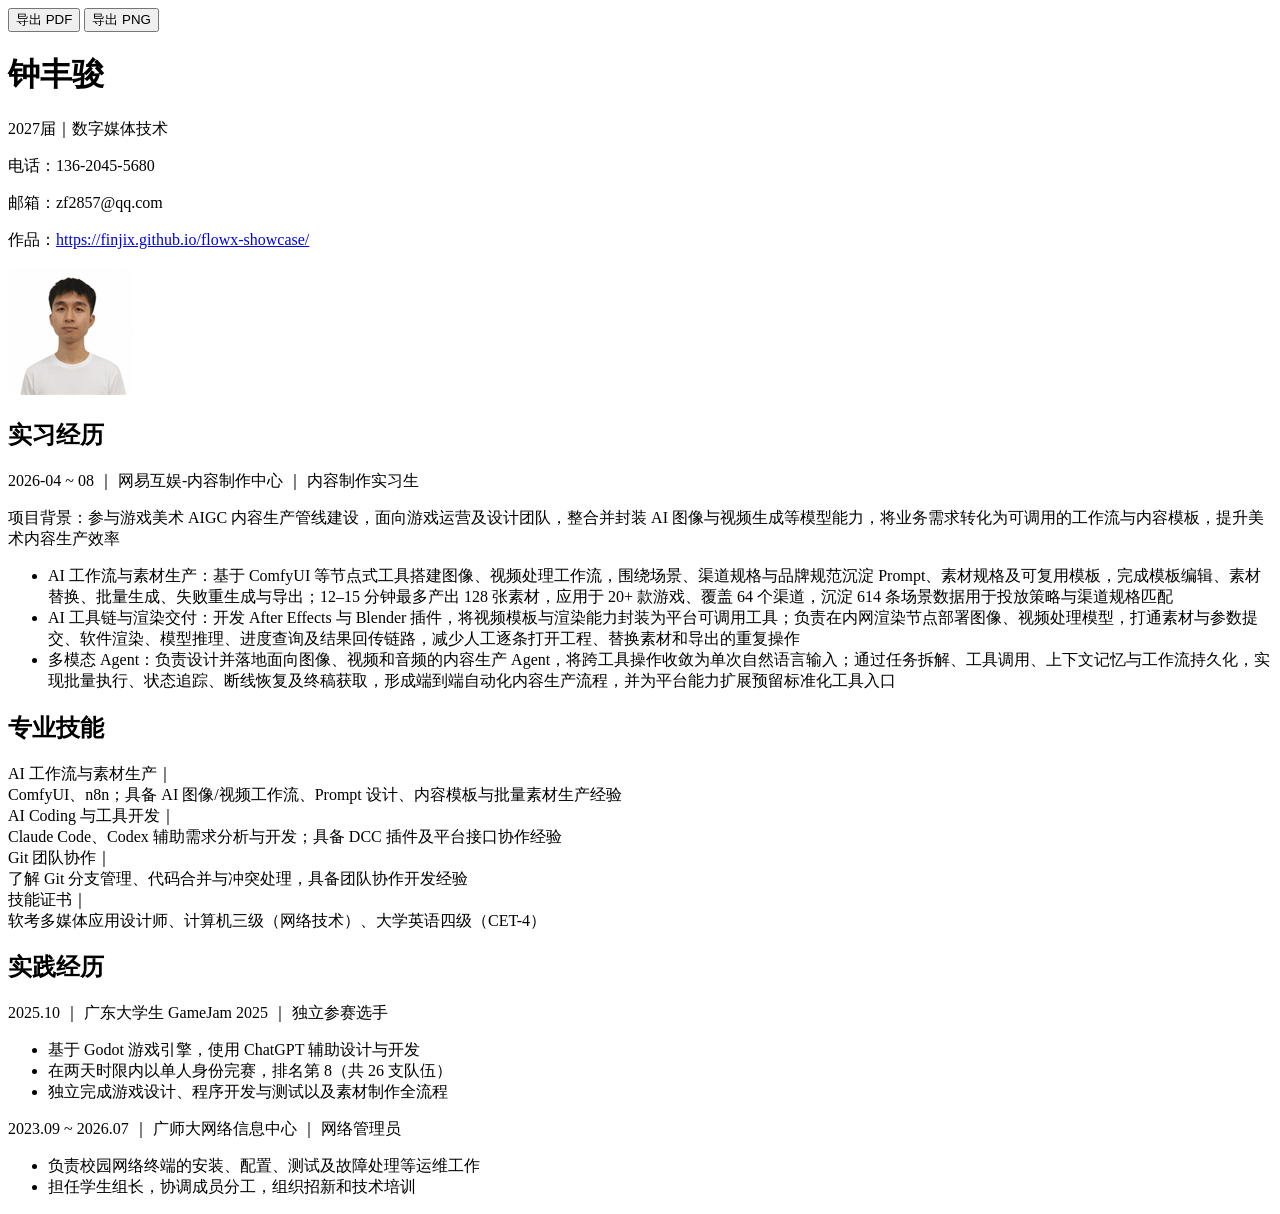
==== export/AI 内容/index.html @ dc978b80 "feat: 更新ai内容简历" ====
<!doctype html>
<html lang="zh-CN">
  <head>
    <meta charset="UTF-8" />
    <meta name="viewport" content="width=device-width, initial-scale=1.0" />
    <title>钟丰骏-简历</title>
    <link rel="stylesheet" href="style.css" />
    <style>
      .skills-grid .skill-item,
      .skills-grid .skill-desc {
        white-space: nowrap;
      }
    </style>
  </head>
  <body>

    <!-- ── 导出按钮 ── -->
    <div class="export-toolbar no-print">
      <button id="btn-pdf" class="btn-export btn-pdf">导出 PDF</button>
      <button id="btn-png" class="btn-export btn-png">导出 PNG</button>
    </div>

    <main class="page">

      <!-- ── Header ── -->
      <header class="header">
        <div class="header-main">
          <div class="header-left">
            <h1>钟丰骏</h1>
            <p class="meta">2027届｜数字媒体技术</p>
            <p class="meta">电话：136-2045-5680</p>
            <p class="meta">邮箱：zf2857@qq.com</p>
            <p class="meta">作品：<a href="https://finjix.github.io/flowx-showcase/" target="_blank">https://finjix.github.io/flowx-showcase/</a></p>
          </div>
          <div class="header-right">
            <img alt="头像" class="avatar" src="[data-uri]" />
          </div>
        </div>
      </header>

      <!-- ── 实习经历 ── -->
      <section>
        <h2>实习经历</h2>

        <div class="entry internship-entry">
          <p class="line-row line-row-bold">2026-04 ~ 08 ｜ 网易互娱-内容制作中心 ｜ 内容制作实习生</p>
          <p class="line-row"><span class="label">项目背景：</span>参与游戏美术 AIGC 内容生产管线建设，面向游戏运营及设计团队，整合并封装 AI 图像与视频生成等模型能力，将业务需求转化为可调用的工作流与内容模板，提升美术内容生产效率</p>
          <ul class="internship-list">
            <li><span class="internship-topic">AI 工作流与素材生产：</span>基于 ComfyUI 等节点式工具搭建图像、视频处理工作流，围绕场景、渠道规格与品牌规范沉淀 Prompt、素材规格及可复用模板，完成模板编辑、素材替换、批量生成、失败重生成与导出；12–15 分钟最多产出 128 张素材，应用于 20+ 款游戏、覆盖 64 个渠道，沉淀 614 条场景数据用于投放策略与渠道规格匹配</li>
            <li><span class="internship-topic">AI 工具链与渲染交付：</span>开发 After Effects 与 Blender 插件，将视频模板与渲染能力封装为平台可调用工具；负责在内网渲染节点部署图像、视频处理模型，打通素材与参数提交、软件渲染、模型推理、进度查询及结果回传链路，减少人工逐条打开工程、替换素材和导出的重复操作</li>
            <li><span class="internship-topic">多模态 Agent：</span>负责设计并落地面向图像、视频和音频的内容生产 Agent，将跨工具操作收敛为单次自然语言输入；通过任务拆解、工具调用、上下文记忆与工作流持久化，实现批量执行、状态追踪、断线恢复及终稿获取，形成端到端自动化内容生产流程，并为平台能力扩展预留标准化工具入口</li>
          </ul>
        </div>
      </section>

      <!-- ── 专业技能 ── -->
      <section>
        <h2>专业技能</h2>
        <div class="skills-grid">
          <div class="skill-item">
            <div class="skill-label">AI 工作流与素材生产｜</div>
            <div class="skill-desc">ComfyUI、n8n；具备 AI 图像/视频工作流、Prompt 设计、内容模板与批量素材生产经验</div>
          </div>
          <div class="skill-item">
            <div class="skill-label">AI Coding 与工具开发｜</div>
            <div class="skill-desc">Claude Code、Codex 辅助需求分析与开发；具备 DCC 插件及平台接口协作经验</div>
          </div>
          <div class="skill-item">
            <div class="skill-label">Git 团队协作｜</div>
            <div class="skill-desc">了解 Git 分支管理、代码合并与冲突处理，具备团队协作开发经验</div>
          </div>
          <div class="skill-item">
            <div class="skill-label">技能证书｜</div>
            <div class="skill-desc">软考多媒体应用设计师、计算机三级（网络技术）、大学英语四级（CET-4）</div>
          </div>
        </div>
      </section>

      <!-- ── 实践经历 ── -->
      <section>
        <h2>实践经历</h2>

        <div class="entry">
          <p class="line-row line-row-bold">2025.10 ｜ 广东大学生 GameJam 2025 ｜ 独立参赛选手</p>
          <ul class="hi-list">
            <li>基于 Godot 游戏引擎，使用 ChatGPT 辅助设计与开发</li>
            <li>在两天时限内以单人身份完赛，排名第 8（共 26 支队伍）</li>
            <li>独立完成游戏设计、程序开发与测试以及素材制作全流程</li>
          </ul>
        </div>

        <div class="entry">
          <p class="line-row line-row-bold">2023.09 ~ 2026.07 ｜ 广师大网络信息中心 ｜ 网络管理员</p>
          <ul class="hi-list">
            <li>负责校园网络终端的安装、配置、测试及故障处理等运维工作</li>
            <li>担任学生组长，协调成员分工，组织招新和技术培训</li>
          </ul>
        </div>

      </section>

    </main>

    <script src="lib/html2canvas.min.js"></script>
    <script src="script.js"></script>
  </body>
</html>
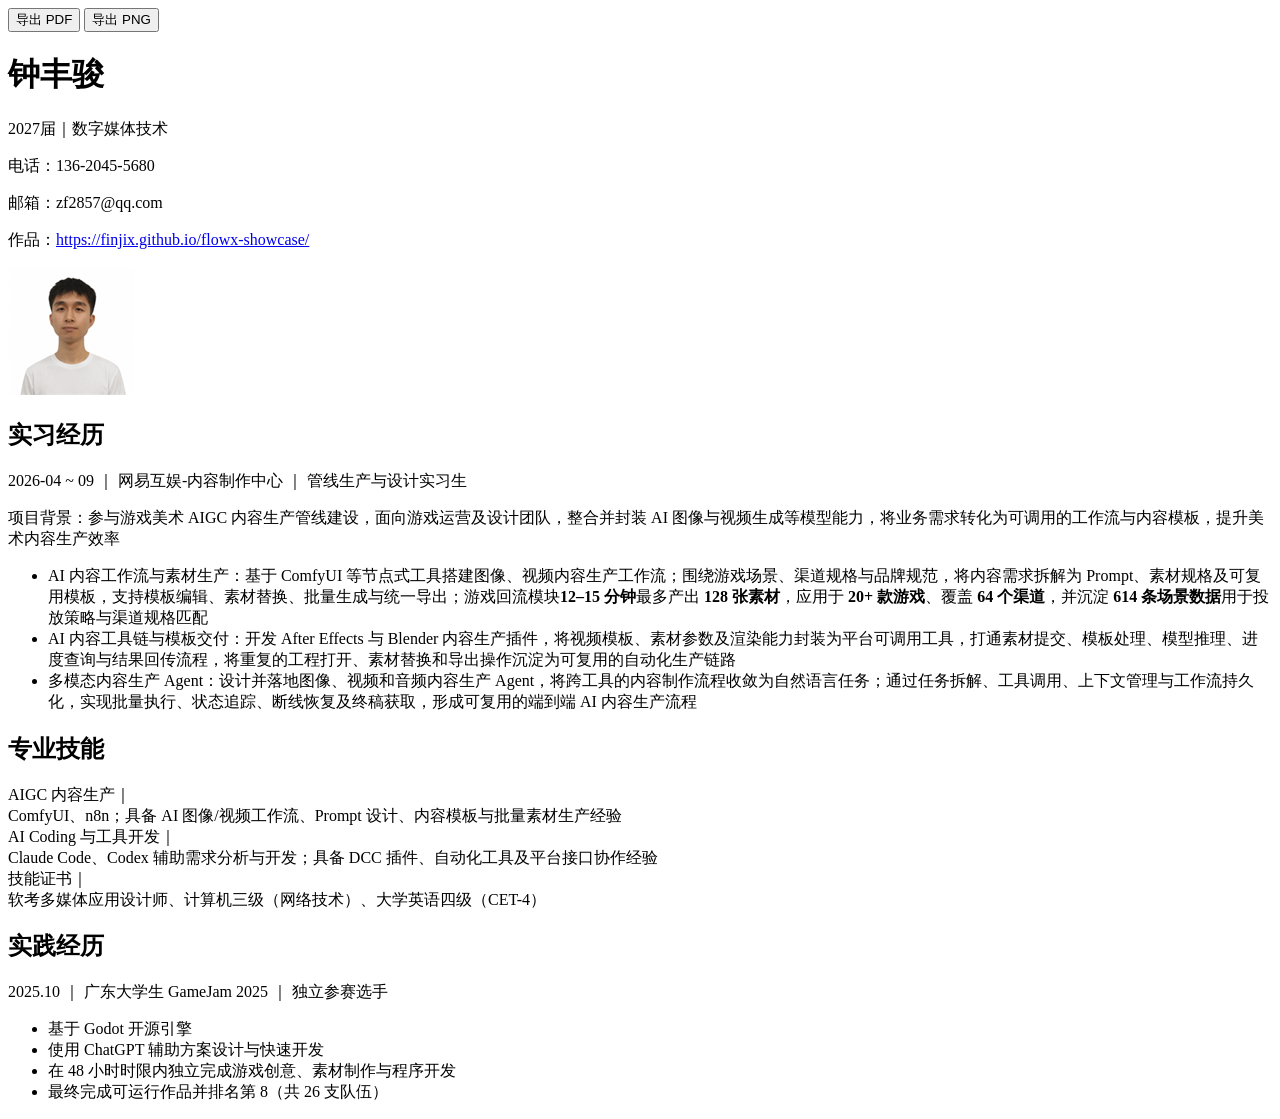
==== commit ebe8b772: "添加新简历" ====
--- a/export/AI 内容/index.html
+++ b/export/AI 内容/index.html
@@ -43,12 +43,12 @@
         <h2>实习经历</h2>
 
         <div class="entry internship-entry">
-          <p class="line-row line-row-bold">2026-04 ~ 08 ｜ 网易互娱-内容制作中心 ｜ 内容制作实习生</p>
+          <p class="line-row line-row-bold">2026-04 ~ 09 ｜ 网易互娱-内容制作中心 ｜ 管线生产与设计实习生</p>
           <p class="line-row"><span class="label">项目背景：</span>参与游戏美术 AIGC 内容生产管线建设，面向游戏运营及设计团队，整合并封装 AI 图像与视频生成等模型能力，将业务需求转化为可调用的工作流与内容模板，提升美术内容生产效率</p>
           <ul class="internship-list">
-            <li><span class="internship-topic">AI 工作流与素材生产：</span>基于 ComfyUI 等节点式工具搭建图像、视频处理工作流，围绕场景、渠道规格与品牌规范沉淀 Prompt、素材规格及可复用模板，完成模板编辑、素材替换、批量生成、失败重生成与导出；12–15 分钟最多产出 128 张素材，应用于 20+ 款游戏、覆盖 64 个渠道，沉淀 614 条场景数据用于投放策略与渠道规格匹配</li>
-            <li><span class="internship-topic">AI 工具链与渲染交付：</span>开发 After Effects 与 Blender 插件，将视频模板与渲染能力封装为平台可调用工具；负责在内网渲染节点部署图像、视频处理模型，打通素材与参数提交、软件渲染、模型推理、进度查询及结果回传链路，减少人工逐条打开工程、替换素材和导出的重复操作</li>
-            <li><span class="internship-topic">多模态 Agent：</span>负责设计并落地面向图像、视频和音频的内容生产 Agent，将跨工具操作收敛为单次自然语言输入；通过任务拆解、工具调用、上下文记忆与工作流持久化，实现批量执行、状态追踪、断线恢复及终稿获取，形成端到端自动化内容生产流程，并为平台能力扩展预留标准化工具入口</li>
+            <li><span class="internship-topic">AI 内容工作流与素材生产：</span>基于 ComfyUI 等节点式工具搭建图像、视频内容生产工作流；围绕游戏场景、渠道规格与品牌规范，将内容需求拆解为 Prompt、素材规格及可复用模板，支持模板编辑、素材替换、批量生成与统一导出；游戏回流模块<strong>12–15 分钟</strong>最多产出 <strong>128 张素材</strong>，应用于 <strong>20+ 款游戏</strong>、覆盖 <strong>64 个渠道</strong>，并沉淀 <strong>614 条场景数据</strong>用于投放策略与渠道规格匹配</li>
+            <li><span class="internship-topic">AI 内容工具链与模板交付：</span>开发 After Effects 与 Blender 内容生产插件，将视频模板、素材参数及渲染能力封装为平台可调用工具，打通素材提交、模板处理、模型推理、进度查询与结果回传流程，将重复的工程打开、素材替换和导出操作沉淀为可复用的自动化生产链路</li>
+            <li><span class="internship-topic">多模态内容生产 Agent：</span>设计并落地图像、视频和音频内容生产 Agent，将跨工具的内容制作流程收敛为自然语言任务；通过任务拆解、工具调用、上下文管理与工作流持久化，实现批量执行、状态追踪、断线恢复及终稿获取，形成可复用的端到端 AI 内容生产流程</li>
           </ul>
         </div>
       </section>
@@ -58,16 +58,12 @@
         <h2>专业技能</h2>
         <div class="skills-grid">
           <div class="skill-item">
-            <div class="skill-label">AI 工作流与素材生产｜</div>
+            <div class="skill-label">AIGC 内容生产｜</div>
             <div class="skill-desc">ComfyUI、n8n；具备 AI 图像/视频工作流、Prompt 设计、内容模板与批量素材生产经验</div>
           </div>
           <div class="skill-item">
             <div class="skill-label">AI Coding 与工具开发｜</div>
-            <div class="skill-desc">Claude Code、Codex 辅助需求分析与开发；具备 DCC 插件及平台接口协作经验</div>
-          </div>
-          <div class="skill-item">
-            <div class="skill-label">Git 团队协作｜</div>
-            <div class="skill-desc">了解 Git 分支管理、代码合并与冲突处理，具备团队协作开发经验</div>
+            <div class="skill-desc">Claude Code、Codex 辅助需求分析与开发；具备 DCC 插件、自动化工具及平台接口协作经验</div>
           </div>
           <div class="skill-item">
             <div class="skill-label">技能证书｜</div>
@@ -83,17 +79,10 @@
         <div class="entry">
           <p class="line-row line-row-bold">2025.10 ｜ 广东大学生 GameJam 2025 ｜ 独立参赛选手</p>
           <ul class="hi-list">
-            <li>基于 Godot 游戏引擎，使用 ChatGPT 辅助设计与开发</li>
-            <li>在两天时限内以单人身份完赛，排名第 8（共 26 支队伍）</li>
-            <li>独立完成游戏设计、程序开发与测试以及素材制作全流程</li>
-          </ul>
-        </div>
-
-        <div class="entry">
-          <p class="line-row line-row-bold">2023.09 ~ 2026.07 ｜ 广师大网络信息中心 ｜ 网络管理员</p>
-          <ul class="hi-list">
-            <li>负责校园网络终端的安装、配置、测试及故障处理等运维工作</li>
-            <li>担任学生组长，协调成员分工，组织招新和技术培训</li>
+            <li>基于 Godot 开源引擎</li>
+            <li>使用 ChatGPT 辅助方案设计与快速开发</li>
+            <li>在 48 小时时限内独立完成游戏创意、素材制作与程序开发</li>
+            <li>最终完成可运行作品并排名第 8（共 26 支队伍）</li>
           </ul>
         </div>
 
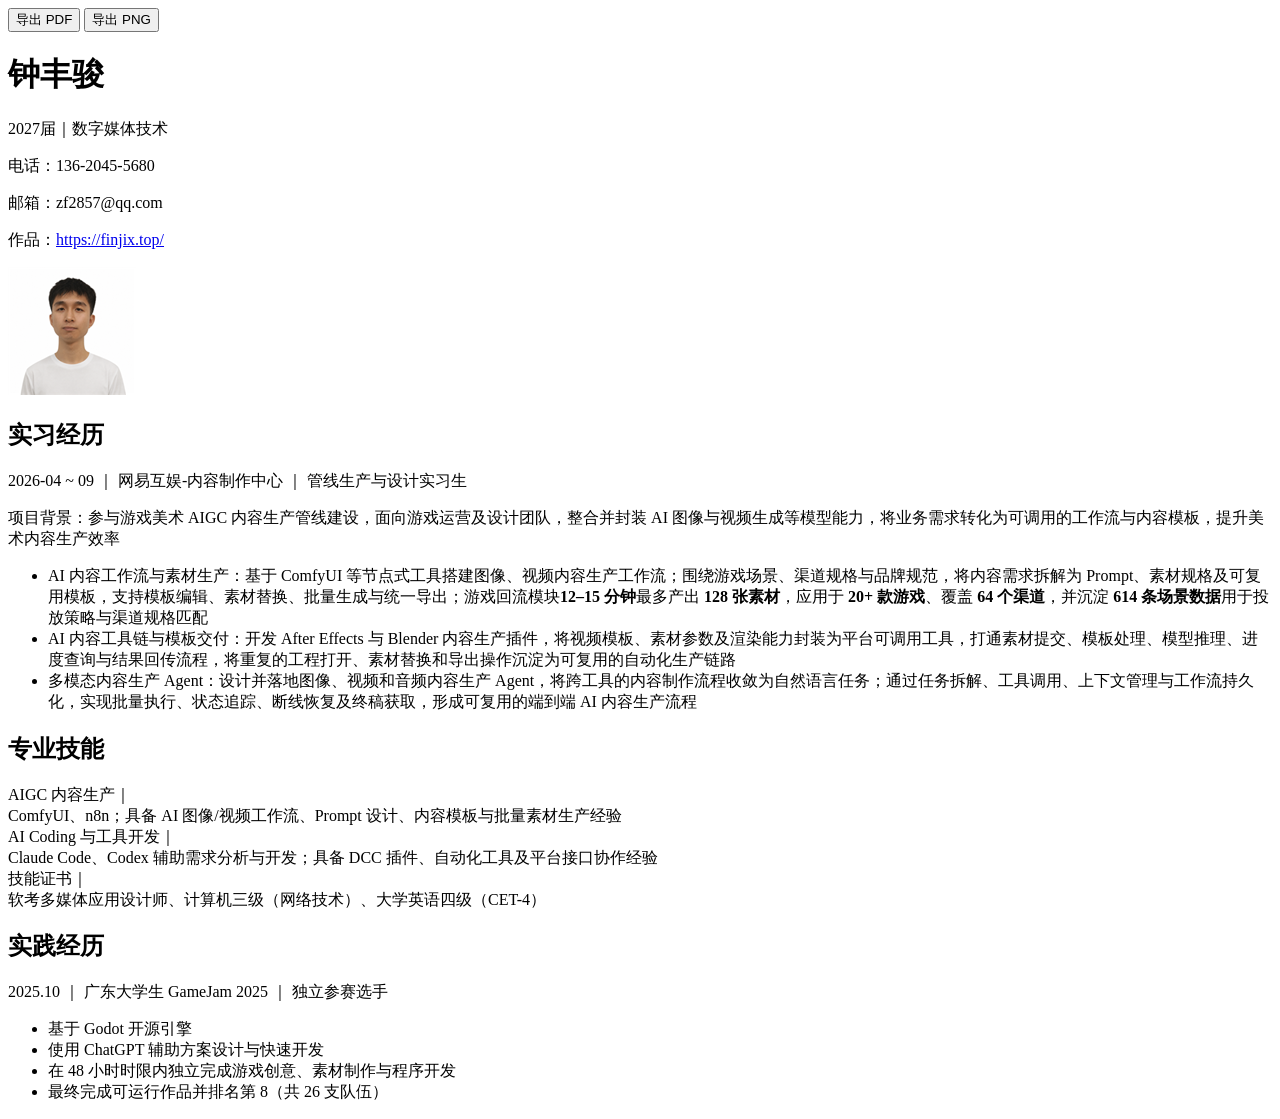
==== commit 9ee269d2: "更新网站链接" ====
--- a/export/AI 内容/index.html
+++ b/export/AI 内容/index.html
@@ -30,7 +30,7 @@
             <p class="meta">2027届｜数字媒体技术</p>
             <p class="meta">电话：136-2045-5680</p>
             <p class="meta">邮箱：zf2857@qq.com</p>
-            <p class="meta">作品：<a href="https://finjix.github.io/flowx-showcase/" target="_blank">https://finjix.github.io/flowx-showcase/</a></p>
+            <p class="meta">作品：<a href="https://finjix.top/" target="_blank">https://finjix.top/</a></p>
           </div>
           <div class="header-right">
             <img alt="头像" class="avatar" src="[data-uri]" />
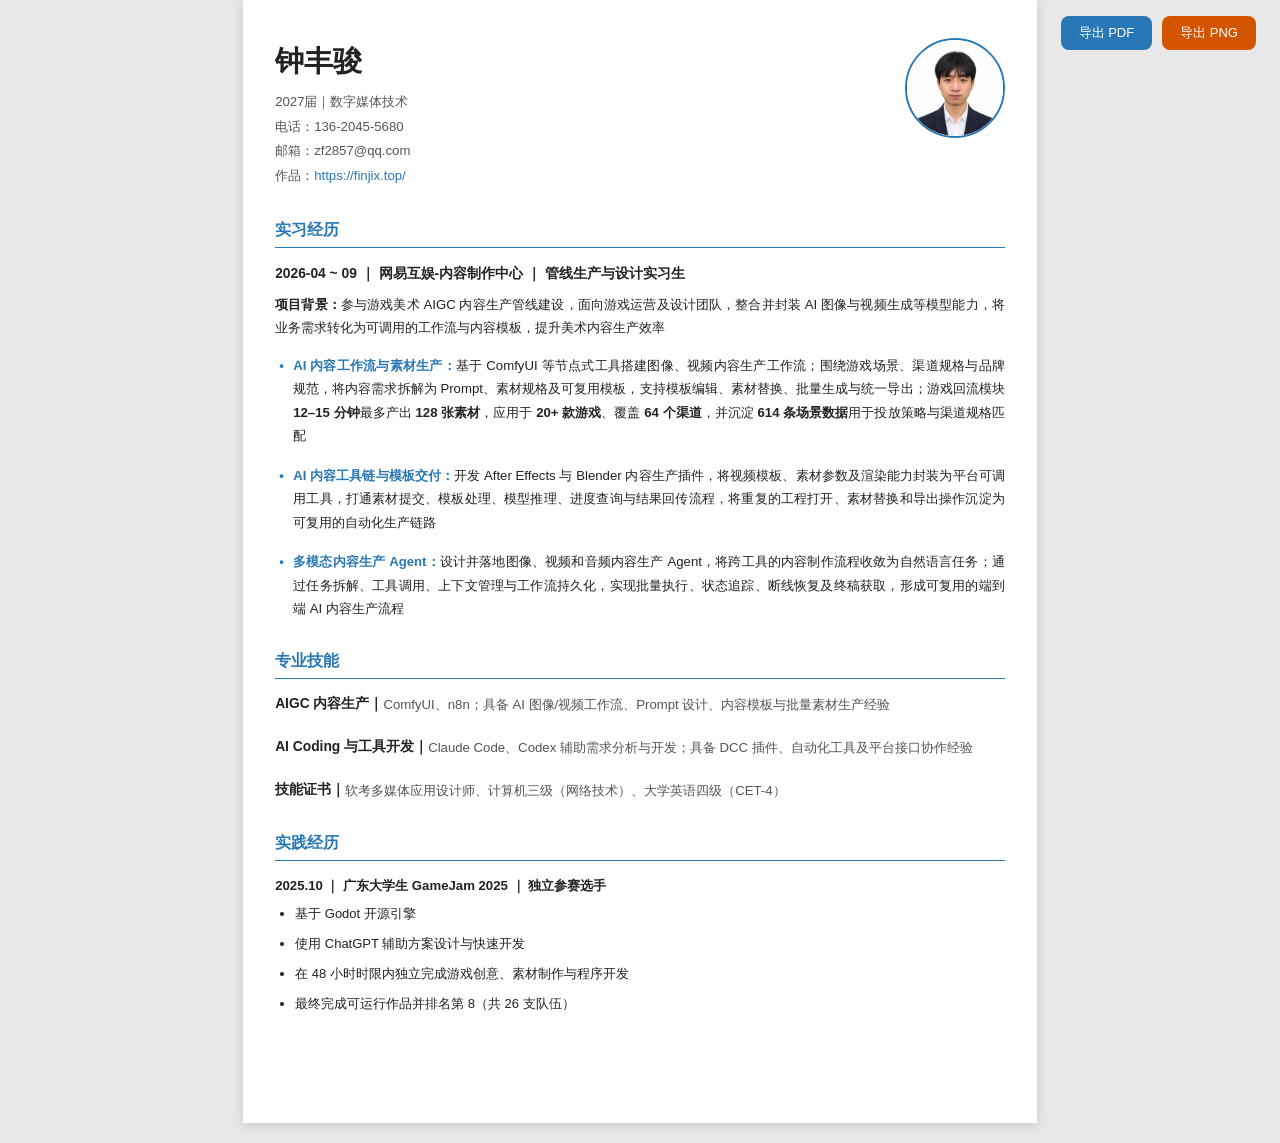
==== commit debbe4cb: "更新正式简历照并同步导出文件" ====
--- a/export/AI 内容/index.html
+++ b/export/AI 内容/index.html
@@ -4,7 +4,404 @@
     <meta charset="UTF-8" />
     <meta name="viewport" content="width=device-width, initial-scale=1.0" />
     <title>钟丰骏-简历</title>
-    <link rel="stylesheet" href="style.css" />
+    <style>
+:root {
+  --bg: #ffffff;
+  --panel: #ffffff;
+  --text: #222222;
+  --subtle: #555555;
+  --primary: #2878b5;
+  --link: #555555;
+}
+
+* {
+  box-sizing: border-box;
+  margin: 0;
+  padding: 0;
+}
+
+body {
+  font-family: "Source Han Sans SC", "Noto Sans SC", "PingFang SC", "Microsoft YaHei", "Helvetica Neue", Arial, sans-serif;
+  color: var(--text);
+  background: var(--bg);
+  font-size: 14px;
+  line-height: 1.65;
+  -webkit-font-smoothing: antialiased;
+}
+
+a {
+  color: var(--link);
+  text-decoration: none;
+}
+
+a:hover {
+  text-decoration: underline;
+}
+
+.page {
+  width: 210mm;
+  max-width: 100%;
+  min-height: 297mm;
+  margin: 0 auto;
+  background: var(--panel);
+  padding: 38px 32px;
+}
+
+/* ── Header ── */
+
+.header {
+  margin-bottom: 14px;
+}
+
+.header-main {
+  display: flex;
+  justify-content: space-between;
+  align-items: flex-start;
+}
+
+.header-left h1 {
+  font-size: 29px;
+  font-weight: 700;
+  margin-bottom: 5px;
+  color: var(--text);
+}
+
+.header-left .meta {
+  font-size: 13.2px;
+  color: var(--subtle);
+  margin-bottom: 3px;
+  line-height: 1.65;
+}
+
+.header-left .meta a {
+  color: #2878b5;
+  text-decoration: none;
+}
+
+.header-left .meta a:hover {
+  text-decoration: underline;
+}
+
+.header-right {
+  flex-shrink: 0;
+  margin-left: 20px;
+}
+
+.avatar {
+  width: 100px;
+  height: 100px;
+  max-width: 100px;
+  max-height: 100px;
+  border-radius: 50%;
+  object-fit: cover;
+  border: 2px solid var(--primary);
+}
+
+/* ── Section headers ── */
+
+section {
+  margin-top: 27px;
+}
+
+section h2 {
+  font-size: 16px;
+  font-weight: 700;
+  color: var(--primary);
+  padding-bottom: 4px;
+  border-bottom: 1.5px solid var(--primary);
+  margin-bottom: 14px;
+}
+
+/* ── Skills grid ── */
+
+.skills-grid {
+  display: grid;
+  grid-template-columns: 1fr;
+  gap: 20px 14px;
+}
+
+.skill-item {
+  padding: 0;
+  display: flex;
+}
+
+.skill-label {
+  font-weight: 600;
+  font-size: 13.8px;
+  color: var(--text);
+  white-space: nowrap;
+  flex-shrink: 0;
+}
+
+.skill-desc {
+  font-size: 13.2px;
+  line-height: 1.75;
+  color: var(--subtle);
+  flex: 1;
+}
+
+/* ── Line rows (unified for all sections) ── */
+
+.line-row {
+  font-size: 13.2px;
+  margin-bottom: 6px;
+  line-height: 1.7;
+  text-align: justify;
+}
+
+.line-row-bold {
+  font-weight: 600;
+}
+
+.label {
+  font-weight: 600;
+  color: var(--text);
+}
+
+.hi-list {
+  padding-left: 20px;
+  margin-bottom: 10px;
+  margin-top: 4px;
+}
+
+.hi-list li {
+  font-size: 13px;
+  margin-bottom: 7px;
+  line-height: 1.75;
+}
+
+/* ── Internship highlights ── */
+
+.internship-entry .line-row {
+  font-size: 13.2px;
+  line-height: 1.78;
+  margin-bottom: 10px;
+}
+
+.internship-entry .line-row-bold {
+  font-size: 13.8px;
+  margin-bottom: 6px;
+}
+
+.internship-list {
+  list-style: none;
+  padding-left: 0;
+  margin: 14px 0 0;
+}
+
+.internship-list li {
+  position: relative;
+  padding-left: 18px;
+  margin-bottom: 16px;
+  font-size: 13.2px;
+  line-height: 1.78;
+  text-align: justify;
+}
+
+.internship-list li::before {
+  content: "•";
+  position: absolute;
+  left: 4px;
+  top: 0;
+  color: var(--primary);
+  font-weight: 700;
+}
+
+.internship-list li:last-child {
+  margin-bottom: 0;
+}
+
+.internship-topic {
+  color: var(--primary);
+  font-weight: 700;
+}
+
+/* ── Entry (for campus experience items) ── */
+
+.entry + .entry {
+  margin-top: 25px;
+}
+
+/* ── Export toolbar ── */
+
+.export-toolbar {
+  position: fixed;
+  top: 16px;
+  right: 24px;
+  z-index: 1000;
+  display: flex;
+  gap: 10px;
+}
+
+.btn-export {
+  font-size: 13px;
+  font-family: inherit;
+  padding: 8px 18px;
+  border: none;
+  border-radius: 8px;
+  cursor: pointer;
+  transition: opacity 0.15s;
+  color: #fff;
+}
+
+.btn-export:hover {
+  opacity: 0.85;
+}
+
+.btn-export:active {
+  opacity: 0.7;
+}
+
+.btn-pdf {
+  background: #2878b5;
+}
+
+.btn-png {
+  background: #d35400;
+}
+
+/* ── Print ── */
+
+@media print {
+  @page {
+    margin: 0.75cm 0.85cm;
+  }
+
+  .no-print {
+    display: none !important;
+  }
+
+  body {
+    background: white;
+    margin: 0;
+    print-color-adjust: exact;
+    -webkit-print-color-adjust: exact;
+    font-size: 13.8px;
+    line-height: 1.6;
+  }
+
+  .page {
+    width: 100%;
+    margin: 0;
+    padding: 0;
+    min-height: auto;
+  }
+
+  /* Compact print layout: keep the PDF to one A4 page without changing copy. */
+  section {
+    margin-top: 25px;
+  }
+
+  section h2 {
+    font-size: 15.8px;
+    padding-bottom: 3px;
+    margin-bottom: 12px;
+  }
+
+  .skills-grid {
+    gap: 18px 14px;
+  }
+
+  .skill-label {
+    font-size: 13.6px;
+  }
+
+  .skill-desc {
+    font-size: 13px;
+    line-height: 1.65;
+  }
+
+  .line-row {
+    font-size: 13px;
+    margin-bottom: 5px;
+    line-height: 1.62;
+  }
+
+  .hi-list {
+    margin-top: 3px;
+    margin-bottom: 7px;
+  }
+
+  .hi-list li {
+    font-size: 13px;
+    margin-bottom: 5px;
+    line-height: 1.65;
+  }
+
+  .internship-entry .line-row {
+    font-size: 13.2px;
+    line-height: 1.78;
+    margin-bottom: 10px;
+  }
+
+  .internship-entry .line-row-bold {
+    font-size: 13.8px;
+    margin-bottom: 6px;
+  }
+
+  .internship-list {
+    margin-top: 14px;
+  }
+
+  .internship-list li {
+    margin-bottom: 16px;
+    font-size: 13.2px;
+    line-height: 1.78;
+  }
+
+  .entry + .entry {
+    margin-top: 20px;
+  }
+
+  a {
+    color: var(--link) !important;
+    text-decoration: none;
+  }
+
+  .header-left .meta a {
+    color: #2878b5 !important;
+  }
+
+  section {
+    break-inside: auto;
+  }
+
+  section:last-of-type {
+    break-before: auto;
+    page-break-before: auto;
+  }
+
+  .line-row-bold {
+    break-inside: avoid;
+  }
+
+  .entry {
+    break-inside: avoid;
+  }
+
+  .hi-list {
+    break-inside: avoid;
+  }
+}
+
+@media screen {
+  body {
+    background: #e8e8e8;
+  }
+
+  .page {
+    margin: 0 auto 20px;
+    box-shadow: 0 2px 12px rgba(0, 0, 0, 0.15);
+  }
+}
+
+@media (max-width: 640px) {
+  .skills-grid {
+    grid-template-columns: 1fr;
+  }
+}
+
+    </style>
     <style>
       .skills-grid .skill-item,
       .skills-grid .skill-desc {
@@ -33,7 +430,7 @@
             <p class="meta">作品：<a href="https://finjix.top/" target="_blank">https://finjix.top/</a></p>
           </div>
           <div class="header-right">
-            <img alt="头像" class="avatar" src="[data-uri]" />
+            <img alt="钟丰骏正式简历照" class="avatar" src="[data-uri]" />
           </div>
         </div>
       </header>
@@ -90,7 +487,122 @@
 
     </main>
 
-    <script src="lib/html2canvas.min.js"></script>
-    <script src="script.js"></script>
+    <script>
+/*!
+ * html2canvas 1.4.1 <https://html2canvas.hertzen.com>
+ * Copyright (c) 2022 Niklas von Hertzen <https://hertzen.com>
+ * Released under MIT License
+ */
+!function(A,e){"object"==typeof exports&&"undefined"!=typeof module?module.exports=e():"function"==typeof define&&define.amd?define(e):(A="undefined"!=typeof globalThis?globalThis:A||self).html2canvas=e()}(this,function(){"use strict";
+/*! *****************************************************************************
+    Copyright (c) Microsoft Corporation.
+
+    Permission to use, copy, modify, and/or distribute this software for any
+    purpose with or without fee is hereby granted.
+
+    THE SOFTWARE IS PROVIDED "AS IS" AND THE AUTHOR DISCLAIMS ALL WARRANTIES WITH
+    REGARD TO THIS SOFTWARE INCLUDING ALL IMPLIED WARRANTIES OF MERCHANTABILITY
+    AND FITNESS. IN NO EVENT SHALL THE AUTHOR BE LIABLE FOR ANY SPECIAL, DIRECT,
+    INDIRECT, OR CONSEQUENTIAL DAMAGES OR ANY DAMAGES WHATSOEVER RESULTING FROM
+    LOSS OF USE, DATA OR PROFITS, WHETHER IN AN ACTION OF CONTRACT, NEGLIGENCE OR
+    OTHER TORTIOUS ACTION, ARISING OUT OF OR IN CONNECTION WITH THE USE OR
+    PERFORMANCE OF THIS SOFTWARE.
+    ***************************************************************************** */var r=function(A,e){return(r=Object.setPrototypeOf||{__proto__:[]}instanceof Array&&function(A,e){A.__proto__=e}||function(A,e){for(var t in e)Object.prototype.hasOwnProperty.call(e,t)&&(A[t]=e[t])})(A,e)};function A(A,e){if("function"!=typeof e&&null!==e)throw new TypeError("Class extends value "+String(e)+" is not a constructor or null");function t(){this.constructor=A}r(A,e),A.prototype=null===e?Object.create(e):(t.prototype=e.prototype,new t)}var h=function(){return(h=Object.assign||function(A){for(var e,t=1,r=arguments.length;t<r;t++)for(var B in e=arguments[t])Object.prototype.hasOwnProperty.call(e,B)&&(A[B]=e[B]);return A}).apply(this,arguments)};function a(A,s,o,i){return new(o=o||Promise)(function(t,e){function r(A){try{n(i.next(A))}catch(A){e(A)}}function B(A){try{n(i.throw(A))}catch(A){e(A)}}function n(A){var e;A.done?t(A.value):((e=A.value)instanceof o?e:new o(function(A){A(e)})).then(r,B)}n((i=i.apply(A,s||[])).next())})}function H(t,r){var B,n,s,o={label:0,sent:function(){if(1&s[0])throw s[1];return s[1]},trys:[],ops:[]},A={next:e(0),throw:e(1),return:e(2)};return"function"==typeof Symbol&&(A[Symbol.iterator]=function(){return this}),A;function e(e){return function(A){return function(e){if(B)throw new TypeError("Generator is already executing.");for(;o;)try{if(B=1,n&&(s=2&e[0]?n.return:e[0]?n.throw||((s=n.return)&&s.call(n),0):n.next)&&!(s=s.call(n,e[1])).done)return s;switch(n=0,(e=s?[2&e[0],s.value]:e)[0]){case 0:case 1:s=e;break;case 4:return o.label++,{value:e[1],done:!1};case 5:o.label++,n=e[1],e=[0];continue;case 7:e=o.ops.pop(),o.trys.pop();continue;default:if(!(s=0<(s=o.trys).length&&s[s.length-1])&&(6===e[0]||2===e[0])){o=0;continue}if(3===e[0]&&(!s||e[1]>s[0]&&e[1]<s[3])){o.label=e[1];break}if(6===e[0]&&o.label<s[1]){o.label=s[1],s=e;break}if(s&&o.label<s[2]){o.label=s[2],o.ops.push(e);break}s[2]&&o.ops.pop(),o.trys.pop();continue}e=r.call(t,o)}catch(A){e=[6,A],n=0}finally{B=s=0}if(5&e[0])throw e[1];return{value:e[0]?e[1]:void 0,done:!0}}([e,A])}}}function t(A,e,t){if(t||2===arguments.length)for(var r,B=0,n=e.length;B<n;B++)!r&&B in e||((r=r||Array.prototype.slice.call(e,0,B))[B]=e[B]);return A.concat(r||e)}var d=(B.prototype.add=function(A,e,t,r){return new B(this.left+A,this.top+e,this.width+t,this.height+r)},B.fromClientRect=function(A,e){return new B(e.left+A.windowBounds.left,e.top+A.windowBounds.top,e.width,e.height)},B.fromDOMRectList=function(A,e){e=Array.from(e).find(function(A){return 0!==A.width});return e?new B(e.left+A.windowBounds.left,e.top+A.windowBounds.top,e.width,e.height):B.EMPTY},B.EMPTY=new B(0,0,0,0),B);function B(A,e,t,r){this.left=A,this.top=e,this.width=t,this.height=r}for(var f=function(A,e){return d.fromClientRect(A,e.getBoundingClientRect())},Q=function(A){for(var e=[],t=0,r=A.length;t<r;){var B,n=A.charCodeAt(t++);55296<=n&&n<=56319&&t<r?56320==(64512&(B=A.charCodeAt(t++)))?e.push(((1023&n)<<10)+(1023&B)+65536):(e.push(n),t--):e.push(n)}return e},g=function(){for(var A=[],e=0;e<arguments.length;e++)A[e]=arguments[e];if(String.fromCodePoint)return String.fromCodePoint.apply(String,A);var t=A.length;if(!t)return"";for(var r=[],B=-1,n="";++B<t;){var s=A[B];s<=65535?r.push(s):(s-=65536,r.push(55296+(s>>10),s%1024+56320)),(B+1===t||16384<r.length)&&(n+=String.fromCharCode.apply(String,r),r.length=0)}return n},e="ABCDEFGHIJKLMNOPQRSTUVWXYZabcdefghijklmnopqrstuvwxyz0123456789+/",n="undefined"==typeof Uint8Array?[]:new Uint8Array(256),s=0;s<e.length;s++)n[e.charCodeAt(s)]=s;for(var o="ABCDEFGHIJKLMNOPQRSTUVWXYZabcdefghijklmnopqrstuvwxyz0123456789+/",c="undefined"==typeof Uint8Array?[]:new Uint8Array(256),i=0;i<o.length;i++)c[o.charCodeAt(i)]=i;function w(A,e,t){return A.slice?A.slice(e,t):new Uint16Array(Array.prototype.slice.call(A,e,t))}var U=(l.prototype.get=function(A){var e;if(0<=A){if(A<55296||56319<A&&A<=65535)return e=this.index[A>>5],this.data[e=(e<<2)+(31&A)];if(A<=65535)return e=this.index[2048+(A-55296>>5)],this.data[e=(e<<2)+(31&A)];if(A<this.highStart)return e=this.index[e=2080+(A>>11)],e=this.index[e+=A>>5&63],this.data[e=(e<<2)+(31&A)];if(A<=1114111)return this.data[this.highValueIndex]}return this.errorValue},l);function l(A,e,t,r,B,n){this.initialValue=A,this.errorValue=e,this.highStart=t,this.highValueIndex=r,this.index=B,this.data=n}for(var C="ABCDEFGHIJKLMNOPQRSTUVWXYZabcdefghijklmnopqrstuvwxyz0123456789+/",u="undefined"==typeof Uint8Array?[]:new Uint8Array(256),F=0;F<C.length;F++)u[C.charCodeAt(F)]=F;function p(A,e,t,r){var B=r[t];if(Array.isArray(A)?-1!==A.indexOf(B):A===B)for(var n=t;n<=r.length;){if((o=r[++n])===e)return 1;if(o!==D)break}if(B===D)for(n=t;0<n;){var s=r[--n];if(Array.isArray(A)?-1!==A.indexOf(s):A===s)for(var o,i=t;i<=r.length;){if((o=r[++i])===e)return 1;if(o!==D)break}if(s!==D)break}}function E(A,e){for(var t=A;0<=t;){var r=e[t];if(r!==D)return r;t--}return 0}function I(t,A){var e=(B=function(A,r){void 0===r&&(r="strict");var B=[],n=[],s=[];return A.forEach(function(A,e){var t=rA.get(A);if(50<t?(s.push(!0),t-=50):s.push(!1),-1!==["normal","auto","loose"].indexOf(r)&&-1!==[8208,8211,12316,12448].indexOf(A))return n.push(e),B.push(16);if(4!==t&&11!==t)return n.push(e),31===t?B.push("strict"===r?O:q):t===AA||29===t?B.push(J):43===t?131072<=A&&A<=196605||196608<=A&&A<=262141?B.push(q):B.push(J):void B.push(t);if(0===e)return n.push(e),B.push(J);t=B[e-1];return-1===iA.indexOf(t)?(n.push(n[e-1]),B.push(t)):(n.push(e),B.push(J))}),[n,B,s]}(t,(A=A||{lineBreak:"normal",wordBreak:"normal"}).lineBreak))[0],r=B[1],B=B[2];return[e,r="break-all"===A.wordBreak||"break-word"===A.wordBreak?r.map(function(A){return-1!==[R,J,AA].indexOf(A)?q:A}):r,"keep-all"===A.wordBreak?B.map(function(A,e){return A&&19968<=t[e]&&t[e]<=40959}):void 0]}var y,K,m,L,b,D=10,v=13,x=15,M=17,S=18,T=19,G=20,O=21,V=22,k=24,R=25,N=26,P=27,X=28,J=30,Y=32,W=33,Z=34,_=35,q=37,j=38,z=39,$=40,AA=42,eA=[9001,65288],tA="×",rA=(m=function(A){var e,t,r,B,n=.75*A.length,s=A.length,o=0;"="===A[A.length-1]&&(n--,"="===A[A.length-2]&&n--);for(var n=new("undefined"!=typeof ArrayBuffer&&"undefined"!=typeof Uint8Array&&void 0!==Uint8Array.prototype.slice?ArrayBuffer:Array)(n),i=Array.isArray(n)?n:new Uint8Array(n),Q=0;Q<s;Q+=4)e=c[A.charCodeAt(Q)],t=c[A.charCodeAt(Q+1)],r=c[A.charCodeAt(Q+2)],B=c[A.charCodeAt(Q+3)],i[o++]=e<<2|t>>4,i[o++]=(15&t)<<4|r>>2,i[o++]=(3&r)<<6|63&B;return n}(y="[base64]/[base64]/[base64]/8DvwO/A78DvwO/A78DvwO/A78DvwO/A78DvwO/A78DvwO/A78DvwO/A78DvwO/A78DvwO/[base64]/CzAAMACHC4sLkwubC58Lpwt1AK4Ltgt1APsDMAAwADAAMAAwADAAMAAwAL4LwwvLC9IL1wvdCzAAMADlC+kL8Qv5C/[base64]/[base64]/[base64]//[base64]"),L=Array.isArray(m)?function(A){for(var e=A.length,t=[],r=0;r<e;r+=4)t.push(A[r+3]<<24|A[r+2]<<16|A[r+1]<<8|A[r]);return t}(m):new Uint32Array(m),b=Array.isArray(m)?function(A){for(var e=A.length,t=[],r=0;r<e;r+=2)t.push(A[r+1]<<8|A[r]);return t}(m):new Uint16Array(m),y=w(b,12,L[4]/2),K=2===L[5]?w(b,(24+L[4])/2):(m=L,b=Math.ceil((24+L[4])/4),m.slice?m.slice(b,K):new Uint32Array(Array.prototype.slice.call(m,b,K))),new U(L[0],L[1],L[2],L[3],y,K)),BA=[J,36],nA=[1,2,3,5],sA=[D,8],oA=[P,N],iA=nA.concat(sA),QA=[j,z,$,Z,_],cA=[x,v],aA=(gA.prototype.slice=function(){return g.apply(void 0,this.codePoints.slice(this.start,this.end))},gA);function gA(A,e,t,r){this.codePoints=A,this.required="!"===e,this.start=t,this.end=r}function wA(A,e){var t=Q(A),r=(e=I(t,e))[0],B=e[1],n=e[2],s=t.length,o=0,i=0;return{next:function(){if(s<=i)return{done:!0,value:null};for(var A=tA;i<s&&(A=function(A,e,t,r,B){if(0===t[r])return tA;var n=r-1;if(Array.isArray(B)&&!0===B[n])return tA;var s=n-1,o=1+n,i=e[n],r=0<=s?e[s]:0,B=e[o];if(2===i&&3===B)return tA;if(-1!==nA.indexOf(i))return"!";if(-1!==nA.indexOf(B))return tA;if(-1!==sA.indexOf(B))return tA;if(8===E(n,e))return"÷";if(11===rA.get(A[n]))return tA;if((i===Y||i===W)&&11===rA.get(A[o]))return tA;if(7===i||7===B)return tA;if(9===i)return tA;if(-1===[D,v,x].indexOf(i)&&9===B)return tA;if(-1!==[M,S,T,k,X].indexOf(B))return tA;if(E(n,e)===V)return tA;if(p(23,V,n,e))return tA;if(p([M,S],O,n,e))return tA;if(p(12,12,n,e))return tA;if(i===D)return"÷";if(23===i||23===B)return tA;if(16===B||16===i)return"÷";if(-1!==[v,x,O].indexOf(B)||14===i)return tA;if(36===r&&-1!==cA.indexOf(i))return tA;if(i===X&&36===B)return tA;if(B===G)return tA;if(-1!==BA.indexOf(B)&&i===R||-1!==BA.indexOf(i)&&B===R)return tA;if(i===P&&-1!==[q,Y,W].indexOf(B)||-1!==[q,Y,W].indexOf(i)&&B===N)return tA;if(-1!==BA.indexOf(i)&&-1!==oA.indexOf(B)||-1!==oA.indexOf(i)&&-1!==BA.indexOf(B))return tA;if(-1!==[P,N].indexOf(i)&&(B===R||-1!==[V,x].indexOf(B)&&e[1+o]===R)||-1!==[V,x].indexOf(i)&&B===R||i===R&&-1!==[R,X,k].indexOf(B))return tA;if(-1!==[R,X,k,M,S].indexOf(B))for(var Q=n;0<=Q;){if((c=e[Q])===R)return tA;if(-1===[X,k].indexOf(c))break;Q--}if(-1!==[P,N].indexOf(B))for(var c,Q=-1!==[M,S].indexOf(i)?s:n;0<=Q;){if((c=e[Q])===R)return tA;if(-1===[X,k].indexOf(c))break;Q--}if(j===i&&-1!==[j,z,Z,_].indexOf(B)||-1!==[z,Z].indexOf(i)&&-1!==[z,$].indexOf(B)||-1!==[$,_].indexOf(i)&&B===$)return tA;if(-1!==QA.indexOf(i)&&-1!==[G,N].indexOf(B)||-1!==QA.indexOf(B)&&i===P)return tA;if(-1!==BA.indexOf(i)&&-1!==BA.indexOf(B))return tA;if(i===k&&-1!==BA.indexOf(B))return tA;if(-1!==BA.concat(R).indexOf(i)&&B===V&&-1===eA.indexOf(A[o])||-1!==BA.concat(R).indexOf(B)&&i===S)return tA;if(41===i&&41===B){for(var a=t[n],g=1;0<a&&41===e[--a];)g++;if(g%2!=0)return tA}return i===Y&&B===W?tA:"÷"}(t,B,r,++i,n))===tA;);if(A===tA&&i!==s)return{done:!0,value:null};var e=new aA(t,A,o,i);return o=i,{value:e,done:!1}}}}function UA(A){return 48<=A&&A<=57}function lA(A){return UA(A)||65<=A&&A<=70||97<=A&&A<=102}function CA(A){return 10===A||9===A||32===A}function uA(A){return 97<=(t=e=A)&&t<=122||65<=(e=e)&&e<=90||128<=A||95===A;var e,t}function FA(A){return uA(A)||UA(A)||45===A}function hA(A,e){return 92===A&&10!==e}function dA(A,e,t){return 45===A?uA(e)||hA(e,t):!!uA(A)||92===A&&10!==e}function fA(A,e,t){return 43===A||45===A?!!UA(e)||46===e&&UA(t):UA(46===A?e:A)}var HA={type:2},pA={type:3},EA={type:4},IA={type:13},yA={type:8},KA={type:21},mA={type:9},LA={type:10},bA={type:11},DA={type:12},vA={type:14},xA={type:23},MA={type:1},SA={type:25},TA={type:24},GA={type:26},OA={type:27},VA={type:28},kA={type:29},RA={type:31},NA={type:32},PA=(XA.prototype.write=function(A){this._value=this._value.concat(Q(A))},XA.prototype.read=function(){for(var A=[],e=this.consumeToken();e!==NA;)A.push(e),e=this.consumeToken();return A},XA.prototype.consumeToken=function(){var A=this.consumeCodePoint();switch(A){case 34:return this.consumeStringToken(34);case 35:var e=this.peekCodePoint(0),t=this.peekCodePoint(1),r=this.peekCodePoint(2);if(FA(e)||hA(t,r)){var B=dA(e,t,r)?2:1;return{type:5,value:this.consumeName(),flags:B}}break;case 36:if(61===this.peekCodePoint(0))return this.consumeCodePoint(),IA;break;case 39:return this.consumeStringToken(39);case 40:return HA;case 41:return pA;case 42:if(61===this.peekCodePoint(0))return this.consumeCodePoint(),vA;break;case 43:if(fA(A,this.peekCodePoint(0),this.peekCodePoint(1)))return this.reconsumeCodePoint(A),this.consumeNumericToken();break;case 44:return EA;case 45:var r=A,B=this.peekCodePoint(0),n=this.peekCodePoint(1);if(fA(r,B,n))return this.reconsumeCodePoint(A),this.consumeNumericToken();if(dA(r,B,n))return this.reconsumeCodePoint(A),this.consumeIdentLikeToken();if(45===B&&62===n)return this.consumeCodePoint(),this.consumeCodePoint(),TA;break;case 46:if(fA(A,this.peekCodePoint(0),this.peekCodePoint(1)))return this.reconsumeCodePoint(A),this.consumeNumericToken();break;case 47:if(42===this.peekCodePoint(0))for(this.consumeCodePoint();;){var s=this.consumeCodePoint();if(42===s&&47===(s=this.consumeCodePoint()))return this.consumeToken();if(-1===s)return this.consumeToken()}break;case 58:return GA;case 59:return OA;case 60:if(33===this.peekCodePoint(0)&&45===this.peekCodePoint(1)&&45===this.peekCodePoint(2))return this.consumeCodePoint(),this.consumeCodePoint(),SA;break;case 64:var n=this.peekCodePoint(0),o=this.peekCodePoint(1),i=this.peekCodePoint(2);if(dA(n,o,i))return{type:7,value:this.consumeName()};break;case 91:return VA;case 92:if(hA(A,this.peekCodePoint(0)))return this.reconsumeCodePoint(A),this.consumeIdentLikeToken();break;case 93:return kA;case 61:if(61===this.peekCodePoint(0))return this.consumeCodePoint(),yA;break;case 123:return bA;case 125:return DA;case 117:case 85:o=this.peekCodePoint(0),i=this.peekCodePoint(1);return 43!==o||!lA(i)&&63!==i||(this.consumeCodePoint(),this.consumeUnicodeRangeToken()),this.reconsumeCodePoint(A),this.consumeIdentLikeToken();case 124:if(61===this.peekCodePoint(0))return this.consumeCodePoint(),mA;if(124===this.peekCodePoint(0))return this.consumeCodePoint(),KA;break;case 126:if(61===this.peekCodePoint(0))return this.consumeCodePoint(),LA;break;case-1:return NA}return CA(A)?(this.consumeWhiteSpace(),RA):UA(A)?(this.reconsumeCodePoint(A),this.consumeNumericToken()):uA(A)?(this.reconsumeCodePoint(A),this.consumeIdentLikeToken()):{type:6,value:g(A)}},XA.prototype.consumeCodePoint=function(){var A=this._value.shift();return void 0===A?-1:A},XA.prototype.reconsumeCodePoint=function(A){this._value.unshift(A)},XA.prototype.peekCodePoint=function(A){return A>=this._value.length?-1:this._value[A]},XA.prototype.consumeUnicodeRangeToken=function(){for(var A=[],e=this.consumeCodePoint();lA(e)&&A.length<6;)A.push(e),e=this.consumeCodePoint();for(var t=!1;63===e&&A.length<6;)A.push(e),e=this.consumeCodePoint(),t=!0;if(t)return{type:30,start:parseInt(g.apply(void 0,A.map(function(A){return 63===A?48:A})),16),end:parseInt(g.apply(void 0,A.map(function(A){return 63===A?70:A})),16)};var r=parseInt(g.apply(void 0,A),16);if(45===this.peekCodePoint(0)&&lA(this.peekCodePoint(1))){this.consumeCodePoint();for(var e=this.consumeCodePoint(),B=[];lA(e)&&B.length<6;)B.push(e),e=this.consumeCodePoint();return{type:30,start:r,end:parseInt(g.apply(void 0,B),16)}}return{type:30,start:r,end:r}},XA.prototype.consumeIdentLikeToken=function(){var A=this.consumeName();return"url"===A.toLowerCase()&&40===this.peekCodePoint(0)?(this.consumeCodePoint(),this.consumeUrlToken()):40===this.peekCodePoint(0)?(this.consumeCodePoint(),{type:19,value:A}):{type:20,value:A}},XA.prototype.consumeUrlToken=function(){var A=[];if(this.consumeWhiteSpace(),-1===this.peekCodePoint(0))return{type:22,value:""};var e,t=this.peekCodePoint(0);if(39===t||34===t){t=this.consumeStringToken(this.consumeCodePoint());return 0===t.type&&(this.consumeWhiteSpace(),-1===this.peekCodePoint(0)||41===this.peekCodePoint(0))?(this.consumeCodePoint(),{type:22,value:t.value}):(this.consumeBadUrlRemnants(),xA)}for(;;){var r=this.consumeCodePoint();if(-1===r||41===r)return{type:22,value:g.apply(void 0,A)};if(CA(r))return this.consumeWhiteSpace(),-1===this.peekCodePoint(0)||41===this.peekCodePoint(0)?(this.consumeCodePoint(),{type:22,value:g.apply(void 0,A)}):(this.consumeBadUrlRemnants(),xA);if(34===r||39===r||40===r||(0<=(e=r)&&e<=8||11===e||14<=e&&e<=31||127===e))return this.consumeBadUrlRemnants(),xA;if(92===r){if(!hA(r,this.peekCodePoint(0)))return this.consumeBadUrlRemnants(),xA;A.push(this.consumeEscapedCodePoint())}else A.push(r)}},XA.prototype.consumeWhiteSpace=function(){for(;CA(this.peekCodePoint(0));)this.consumeCodePoint()},XA.prototype.consumeBadUrlRemnants=function(){for(;;){var A=this.consumeCodePoint();if(41===A||-1===A)return;hA(A,this.peekCodePoint(0))&&this.consumeEscapedCodePoint()}},XA.prototype.consumeStringSlice=function(A){for(var e="";0<A;){var t=Math.min(5e4,A);e+=g.apply(void 0,this._value.splice(0,t)),A-=t}return this._value.shift(),e},XA.prototype.consumeStringToken=function(A){for(var e="",t=0;;){var r,B=this._value[t];if(-1===B||void 0===B||B===A)return{type:0,value:e+=this.consumeStringSlice(t)};if(10===B)return this._value.splice(0,t),MA;92!==B||-1!==(r=this._value[t+1])&&void 0!==r&&(10===r?(e+=this.consumeStringSlice(t),t=-1,this._value.shift()):hA(B,r)&&(e+=this.consumeStringSlice(t),e+=g(this.consumeEscapedCodePoint()),t=-1)),t++}},XA.prototype.consumeNumber=function(){var A=[],e=4;for(43!==(t=this.peekCodePoint(0))&&45!==t||A.push(this.consumeCodePoint());UA(this.peekCodePoint(0));)A.push(this.consumeCodePoint());var t=this.peekCodePoint(0),r=this.peekCodePoint(1);if(46===t&&UA(r))for(A.push(this.consumeCodePoint(),this.consumeCodePoint()),e=8;UA(this.peekCodePoint(0));)A.push(this.consumeCodePoint());t=this.peekCodePoint(0);var r=this.peekCodePoint(1),B=this.peekCodePoint(2);if((69===t||101===t)&&((43===r||45===r)&&UA(B)||UA(r)))for(A.push(this.consumeCodePoint(),this.consumeCodePoint()),e=8;UA(this.peekCodePoint(0));)A.push(this.consumeCodePoint());return[function(A){var e=0,t=1;43!==A[e]&&45!==A[e]||(45===A[e]&&(t=-1),e++);for(var r=[];UA(A[e]);)r.push(A[e++]);var B=r.length?parseInt(g.apply(void 0,r),10):0;46===A[e]&&e++;for(var n=[];UA(A[e]);)n.push(A[e++]);var s=n.length,o=s?parseInt(g.apply(void 0,n),10):0;69!==A[e]&&101!==A[e]||e++;var i=1;43!==A[e]&&45!==A[e]||(45===A[e]&&(i=-1),e++);for(var Q=[];UA(A[e]);)Q.push(A[e++]);var c=Q.length?parseInt(g.apply(void 0,Q),10):0;return t*(B+o*Math.pow(10,-s))*Math.pow(10,i*c)}(A),e]},XA.prototype.consumeNumericToken=function(){var A=this.consumeNumber(),e=A[0],t=A[1],r=this.peekCodePoint(0),B=this.peekCodePoint(1),A=this.peekCodePoint(2);return dA(r,B,A)?{type:15,number:e,flags:t,unit:this.consumeName()}:37===r?(this.consumeCodePoint(),{type:16,number:e,flags:t}):{type:17,number:e,flags:t}},XA.prototype.consumeEscapedCodePoint=function(){var A,e=this.consumeCodePoint();if(lA(e)){for(var t=g(e);lA(this.peekCodePoint(0))&&t.length<6;)t+=g(this.consumeCodePoint());CA(this.peekCodePoint(0))&&this.consumeCodePoint();var r=parseInt(t,16);return 0===r||55296<=(A=r)&&A<=57343||1114111<r?65533:r}return-1===e?65533:e},XA.prototype.consumeName=function(){for(var A="";;){var e=this.consumeCodePoint();if(FA(e))A+=g(e);else{if(!hA(e,this.peekCodePoint(0)))return this.reconsumeCodePoint(e),A;A+=g(this.consumeEscapedCodePoint())}}},XA);function XA(){this._value=[]}var JA=(YA.create=function(A){var e=new PA;return e.write(A),new YA(e.read())},YA.parseValue=function(A){return YA.create(A).parseComponentValue()},YA.parseValues=function(A){return YA.create(A).parseComponentValues()},YA.prototype.parseComponentValue=function(){for(var A=this.consumeToken();31===A.type;)A=this.consumeToken();if(32===A.type)throw new SyntaxError("Error parsing CSS component value, unexpected EOF");this.reconsumeToken(A);for(var e=this.consumeComponentValue();31===(A=this.consumeToken()).type;);if(32===A.type)return e;throw new SyntaxError("Error parsing CSS component value, multiple values found when expecting only one")},YA.prototype.parseComponentValues=function(){for(var A=[];;){var e=this.consumeComponentValue();if(32===e.type)return A;A.push(e),A.push()}},YA.prototype.consumeComponentValue=function(){var A=this.consumeToken();switch(A.type){case 11:case 28:case 2:return this.consumeSimpleBlock(A.type);case 19:return this.consumeFunction(A)}return A},YA.prototype.consumeSimpleBlock=function(A){for(var e={type:A,values:[]},t=this.consumeToken();;){if(32===t.type||ce(t,A))return e;this.reconsumeToken(t),e.values.push(this.consumeComponentValue()),t=this.consumeToken()}},YA.prototype.consumeFunction=function(A){for(var e={name:A.value,values:[],type:18};;){var t=this.consumeToken();if(32===t.type||3===t.type)return e;this.reconsumeToken(t),e.values.push(this.consumeComponentValue())}},YA.prototype.consumeToken=function(){var A=this._tokens.shift();return void 0===A?NA:A},YA.prototype.reconsumeToken=function(A){this._tokens.unshift(A)},YA);function YA(A){this._tokens=A}function WA(A){return 15===A.type}function ZA(A){return 17===A.type}function _A(A){return 20===A.type}function qA(A){return 0===A.type}function jA(A,e){return _A(A)&&A.value===e}function zA(A){return 31!==A.type}function $A(A){return 31!==A.type&&4!==A.type}function Ae(A){var e=[],t=[];return A.forEach(function(A){if(4===A.type){if(0===t.length)throw new Error("Error parsing function args, zero tokens for arg");return e.push(t),void(t=[])}31!==A.type&&t.push(A)}),t.length&&e.push(t),e}function ee(A){return 17===A.type||15===A.type}function te(A){return 16===A.type||ee(A)}function re(A){return 1<A.length?[A[0],A[1]]:[A[0]]}function Be(A,e,t){var r=A[0],A=A[1];return[Ue(r,e),Ue(void 0!==A?A:r,t)]}function ne(A){return 15===A.type&&("deg"===A.unit||"grad"===A.unit||"rad"===A.unit||"turn"===A.unit)}function se(A){switch(A.filter(_A).map(function(A){return A.value}).join(" ")){case"to bottom right":case"to right bottom":case"left top":case"top left":return[ae,ae];case"to top":case"bottom":return Ce(0);case"to bottom left":case"to left bottom":case"right top":case"top right":return[ae,we];case"to right":case"left":return Ce(90);case"to top left":case"to left top":case"right bottom":case"bottom right":return[we,we];case"to bottom":case"top":return Ce(180);case"to top right":case"to right top":case"left bottom":case"bottom left":return[we,ae];case"to left":case"right":return Ce(270)}return 0}function oe(A){return 0==(255&A)}function ie(A){var e=255&A,t=255&A>>8,r=255&A>>16,A=255&A>>24;return e<255?"rgba("+A+","+r+","+t+","+e/255+")":"rgb("+A+","+r+","+t+")"}function Qe(A,e){if(17===A.type)return A.number;if(16!==A.type)return 0;var t=3===e?1:255;return 3===e?A.number/100*t:Math.round(A.number/100*t)}var ce=function(A,e){return 11===e&&12===A.type||(28===e&&29===A.type||2===e&&3===A.type)},ae={type:17,number:0,flags:4},ge={type:16,number:50,flags:4},we={type:16,number:100,flags:4},Ue=function(A,e){if(16===A.type)return A.number/100*e;if(WA(A))switch(A.unit){case"rem":case"em":return 16*A.number;default:return A.number}return A.number},le=function(A,e){if(15===e.type)switch(e.unit){case"deg":return Math.PI*e.number/180;case"grad":return Math.PI/200*e.number;case"rad":return e.number;case"turn":return 2*Math.PI*e.number}throw new Error("Unsupported angle type")},Ce=function(A){return Math.PI*A/180},ue=function(A,e){if(18===e.type){var t=me[e.name];if(void 0===t)throw new Error('Attempting to parse an unsupported color function "'+e.name+'"');return t(A,e.values)}if(5===e.type){if(3===e.value.length){var r=e.value.substring(0,1),B=e.value.substring(1,2),n=e.value.substring(2,3);return Fe(parseInt(r+r,16),parseInt(B+B,16),parseInt(n+n,16),1)}if(4===e.value.length){var r=e.value.substring(0,1),B=e.value.substring(1,2),n=e.value.substring(2,3),s=e.value.substring(3,4);return Fe(parseInt(r+r,16),parseInt(B+B,16),parseInt(n+n,16),parseInt(s+s,16)/255)}if(6===e.value.length){r=e.value.substring(0,2),B=e.value.substring(2,4),n=e.value.substring(4,6);return Fe(parseInt(r,16),parseInt(B,16),parseInt(n,16),1)}if(8===e.value.length){r=e.value.substring(0,2),B=e.value.substring(2,4),n=e.value.substring(4,6),s=e.value.substring(6,8);return Fe(parseInt(r,16),parseInt(B,16),parseInt(n,16),parseInt(s,16)/255)}}if(20===e.type){e=Le[e.value.toUpperCase()];if(void 0!==e)return e}return Le.TRANSPARENT},Fe=function(A,e,t,r){return(A<<24|e<<16|t<<8|Math.round(255*r)<<0)>>>0},he=function(A,e){e=e.filter($A);if(3===e.length){var t=e.map(Qe),r=t[0],B=t[1],t=t[2];return Fe(r,B,t,1)}if(4!==e.length)return 0;e=e.map(Qe),r=e[0],B=e[1],t=e[2],e=e[3];return Fe(r,B,t,e)};function de(A,e,t){return t<0&&(t+=1),1<=t&&--t,t<1/6?(e-A)*t*6+A:t<.5?e:t<2/3?6*(e-A)*(2/3-t)+A:A}function fe(A,e){return ue(A,JA.create(e).parseComponentValue())}function He(A,e){return A=ue(A,e[0]),(e=e[1])&&te(e)?{color:A,stop:e}:{color:A,stop:null}}function pe(A,t){var e=A[0],r=A[A.length-1];null===e.stop&&(e.stop=ae),null===r.stop&&(r.stop=we);for(var B=[],n=0,s=0;s<A.length;s++){var o=A[s].stop;null!==o?(n<(o=Ue(o,t))?B.push(o):B.push(n),n=o):B.push(null)}for(var i=null,s=0;s<B.length;s++){var Q=B[s];if(null===Q)null===i&&(i=s);else if(null!==i){for(var c=s-i,a=(Q-B[i-1])/(1+c),g=1;g<=c;g++)B[i+g-1]=a*g;i=null}}return A.map(function(A,e){return{color:A.color,stop:Math.max(Math.min(1,B[e]/t),0)}})}function Ee(A,e,t){var r="number"==typeof A?A:(s=e/2,r=(n=t)/2,s=Ue((B=A)[0],e)-s,n=r-Ue(B[1],n),(Math.atan2(n,s)+2*Math.PI)%(2*Math.PI)),B=Math.abs(e*Math.sin(r))+Math.abs(t*Math.cos(r)),n=e/2,s=t/2,e=B/2,t=Math.sin(r-Math.PI/2)*e,e=Math.cos(r-Math.PI/2)*e;return[B,n-e,n+e,s-t,s+t]}function Ie(A,e){return Math.sqrt(A*A+e*e)}function ye(A,e,B,n,s){return[[0,0],[0,e],[A,0],[A,e]].reduce(function(A,e){var t=e[0],r=e[1],r=Ie(B-t,n-r);return(s?r<A.optimumDistance:r>A.optimumDistance)?{optimumCorner:e,optimumDistance:r}:A},{optimumDistance:s?1/0:-1/0,optimumCorner:null}).optimumCorner}var Ke=function(A,e){var t=e.filter($A),r=t[0],B=t[1],n=t[2],e=t[3],t=(17===r.type?Ce(r.number):le(A,r))/(2*Math.PI),A=te(B)?B.number/100:0,r=te(n)?n.number/100:0,B=void 0!==e&&te(e)?Ue(e,1):1;if(0==A)return Fe(255*r,255*r,255*r,1);n=r<=.5?r*(1+A):r+A-r*A,e=2*r-n,A=de(e,n,t+1/3),r=de(e,n,t),t=de(e,n,t-1/3);return Fe(255*A,255*r,255*t,B)},me={hsl:Ke,hsla:Ke,rgb:he,rgba:he},Le={ALICEBLUE:4042850303,ANTIQUEWHITE:4209760255,AQUA:16777215,AQUAMARINE:2147472639,AZURE:4043309055,BEIGE:4126530815,BISQUE:4293182719,BLACK:255,BLANCHEDALMOND:4293643775,BLUE:65535,BLUEVIOLET:2318131967,BROWN:2771004159,BURLYWOOD:3736635391,CADETBLUE:1604231423,CHARTREUSE:2147418367,CHOCOLATE:3530104575,CORAL:4286533887,CORNFLOWERBLUE:1687547391,CORNSILK:4294499583,CRIMSON:3692313855,CYAN:16777215,DARKBLUE:35839,DARKCYAN:9145343,DARKGOLDENROD:3095837695,DARKGRAY:2846468607,DARKGREEN:6553855,DARKGREY:2846468607,DARKKHAKI:3182914559,DARKMAGENTA:2332068863,DARKOLIVEGREEN:1433087999,DARKORANGE:4287365375,DARKORCHID:2570243327,DARKRED:2332033279,DARKSALMON:3918953215,DARKSEAGREEN:2411499519,DARKSLATEBLUE:1211993087,DARKSLATEGRAY:793726975,DARKSLATEGREY:793726975,DARKTURQUOISE:13554175,DARKVIOLET:2483082239,DEEPPINK:4279538687,DEEPSKYBLUE:12582911,DIMGRAY:1768516095,DIMGREY:1768516095,DODGERBLUE:512819199,FIREBRICK:2988581631,FLORALWHITE:4294635775,FORESTGREEN:579543807,FUCHSIA:4278255615,GAINSBORO:3705462015,GHOSTWHITE:4177068031,GOLD:4292280575,GOLDENROD:3668254975,GRAY:2155905279,GREEN:8388863,GREENYELLOW:2919182335,GREY:2155905279,HONEYDEW:4043305215,HOTPINK:4285117695,INDIANRED:3445382399,INDIGO:1258324735,IVORY:4294963455,KHAKI:4041641215,LAVENDER:3873897215,LAVENDERBLUSH:4293981695,LAWNGREEN:2096890111,LEMONCHIFFON:4294626815,LIGHTBLUE:2916673279,LIGHTCORAL:4034953471,LIGHTCYAN:3774873599,LIGHTGOLDENRODYELLOW:4210742015,LIGHTGRAY:3553874943,LIGHTGREEN:2431553791,LIGHTGREY:3553874943,LIGHTPINK:4290167295,LIGHTSALMON:4288707327,LIGHTSEAGREEN:548580095,LIGHTSKYBLUE:2278488831,LIGHTSLATEGRAY:2005441023,LIGHTSLATEGREY:2005441023,LIGHTSTEELBLUE:2965692159,LIGHTYELLOW:4294959359,LIME:16711935,LIMEGREEN:852308735,LINEN:4210091775,MAGENTA:4278255615,MAROON:2147483903,MEDIUMAQUAMARINE:1724754687,MEDIUMBLUE:52735,MEDIUMORCHID:3126187007,MEDIUMPURPLE:2473647103,MEDIUMSEAGREEN:1018393087,MEDIUMSLATEBLUE:2070474495,MEDIUMSPRINGGREEN:16423679,MEDIUMTURQUOISE:1221709055,MEDIUMVIOLETRED:3340076543,MIDNIGHTBLUE:421097727,MINTCREAM:4127193855,MISTYROSE:4293190143,MOCCASIN:4293178879,NAVAJOWHITE:4292783615,NAVY:33023,OLDLACE:4260751103,OLIVE:2155872511,OLIVEDRAB:1804477439,ORANGE:4289003775,ORANGERED:4282712319,ORCHID:3664828159,PALEGOLDENROD:4008225535,PALEGREEN:2566625535,PALETURQUOISE:2951671551,PALEVIOLETRED:3681588223,PAPAYAWHIP:4293907967,PEACHPUFF:4292524543,PERU:3448061951,PINK:4290825215,PLUM:3718307327,POWDERBLUE:2967529215,PURPLE:2147516671,REBECCAPURPLE:1714657791,RED:4278190335,ROSYBROWN:3163525119,ROYALBLUE:1097458175,SADDLEBROWN:2336560127,SALMON:4202722047,SANDYBROWN:4104413439,SEAGREEN:780883967,SEASHELL:4294307583,SIENNA:2689740287,SILVER:3233857791,SKYBLUE:2278484991,SLATEBLUE:1784335871,SLATEGRAY:1887473919,SLATEGREY:1887473919,SNOW:4294638335,SPRINGGREEN:16744447,STEELBLUE:1182971135,TAN:3535047935,TEAL:8421631,THISTLE:3636451583,TOMATO:4284696575,TRANSPARENT:0,TURQUOISE:1088475391,VIOLET:4001558271,WHEAT:4125012991,WHITE:4294967295,WHITESMOKE:4126537215,YELLOW:4294902015,YELLOWGREEN:2597139199},be={name:"background-clip",initialValue:"border-box",prefix:!1,type:1,parse:function(A,e){return e.map(function(A){if(_A(A))switch(A.value){case"padding-box":return 1;case"content-box":return 2}return 0})}},De={name:"background-color",initialValue:"transparent",prefix:!1,type:3,format:"color"},Ke=function(t,A){var r=Ce(180),B=[];return Ae(A).forEach(function(A,e){if(0===e){e=A[0];if(20===e.type&&-1!==["top","left","right","bottom"].indexOf(e.value))return void(r=se(A));if(ne(e))return void(r=(le(t,e)+Ce(270))%Ce(360))}A=He(t,A);B.push(A)}),{angle:r,stops:B,type:1}},ve="closest-side",xe="farthest-side",Me="closest-corner",Se="farthest-corner",Te="ellipse",Ge="contain",he=function(r,A){var B=0,n=3,s=[],o=[];return Ae(A).forEach(function(A,e){var t=!0;0===e?t=A.reduce(function(A,e){if(_A(e))switch(e.value){case"center":return o.push(ge),!1;case"top":case"left":return o.push(ae),!1;case"right":case"bottom":return o.push(we),!1}else if(te(e)||ee(e))return o.push(e),!1;return A},t):1===e&&(t=A.reduce(function(A,e){if(_A(e))switch(e.value){case"circle":return B=0,!1;case Te:return!(B=1);case Ge:case ve:return n=0,!1;case xe:return!(n=1);case Me:return!(n=2);case"cover":case Se:return!(n=3)}else if(ee(e)||te(e))return(n=!Array.isArray(n)?[]:n).push(e),!1;return A},t)),t&&(A=He(r,A),s.push(A))}),{size:n,shape:B,stops:s,position:o,type:2}},Oe=function(A,e){if(22===e.type){var t={url:e.value,type:0};return A.cache.addImage(e.value),t}if(18!==e.type)throw new Error("Unsupported image type "+e.type);t=ke[e.name];if(void 0===t)throw new Error('Attempting to parse an unsupported image function "'+e.name+'"');return t(A,e.values)};var Ve,ke={"linear-gradient":function(t,A){var r=Ce(180),B=[];return Ae(A).forEach(function(A,e){if(0===e){e=A[0];if(20===e.type&&"to"===e.value)return void(r=se(A));if(ne(e))return void(r=le(t,e))}A=He(t,A);B.push(A)}),{angle:r,stops:B,type:1}},"-moz-linear-gradient":Ke,"-ms-linear-gradient":Ke,"-o-linear-gradient":Ke,"-webkit-linear-gradient":Ke,"radial-gradient":function(B,A){var n=0,s=3,o=[],i=[];return Ae(A).forEach(function(A,e){var t,r=!0;0===e&&(t=!1,r=A.reduce(function(A,e){if(t)if(_A(e))switch(e.value){case"center":return i.push(ge),A;case"top":case"left":return i.push(ae),A;case"right":case"bottom":return i.push(we),A}else(te(e)||ee(e))&&i.push(e);else if(_A(e))switch(e.value){case"circle":return n=0,!1;case Te:return!(n=1);case"at":return!(t=!0);case ve:return s=0,!1;case"cover":case xe:return!(s=1);case Ge:case Me:return!(s=2);case Se:return!(s=3)}else if(ee(e)||te(e))return(s=!Array.isArray(s)?[]:s).push(e),!1;return A},r)),r&&(A=He(B,A),o.push(A))}),{size:s,shape:n,stops:o,position:i,type:2}},"-moz-radial-gradient":he,"-ms-radial-gradient":he,"-o-radial-gradient":he,"-webkit-radial-gradient":he,"-webkit-gradient":function(r,A){var e=Ce(180),B=[],n=1;return Ae(A).forEach(function(A,e){var t,A=A[0];if(0===e){if(_A(A)&&"linear"===A.value)return void(n=1);if(_A(A)&&"radial"===A.value)return void(n=2)}18===A.type&&("from"===A.name?(t=ue(r,A.values[0]),B.push({stop:ae,color:t})):"to"===A.name?(t=ue(r,A.values[0]),B.push({stop:we,color:t})):"color-stop"!==A.name||2===(A=A.values.filter($A)).length&&(t=ue(r,A[1]),A=A[0],ZA(A)&&B.push({stop:{type:16,number:100*A.number,flags:A.flags},color:t})))}),1===n?{angle:(e+Ce(180))%Ce(360),stops:B,type:n}:{size:3,shape:0,stops:B,position:[],type:n}}},Re={name:"background-image",initialValue:"none",type:1,prefix:!1,parse:function(e,A){if(0===A.length)return[];var t=A[0];return 20===t.type&&"none"===t.value?[]:A.filter(function(A){return $A(A)&&!(20===(A=A).type&&"none"===A.value||18===A.type&&!ke[A.name])}).map(function(A){return Oe(e,A)})}},Ne={name:"background-origin",initialValue:"border-box",prefix:!1,type:1,parse:function(A,e){return e.map(function(A){if(_A(A))switch(A.value){case"padding-box":return 1;case"content-box":return 2}return 0})}},Pe={name:"background-position",initialValue:"0% 0%",type:1,prefix:!1,parse:function(A,e){return Ae(e).map(function(A){return A.filter(te)}).map(re)}},Xe={name:"background-repeat",initialValue:"repeat",prefix:!1,type:1,parse:function(A,e){return Ae(e).map(function(A){return A.filter(_A).map(function(A){return A.value}).join(" ")}).map(Je)}},Je=function(A){switch(A){case"no-repeat":return 1;case"repeat-x":case"repeat no-repeat":return 2;case"repeat-y":case"no-repeat repeat":return 3;default:return 0}};(he=Ve=Ve||{}).AUTO="auto",he.CONTAIN="contain";function Ye(A,e){return _A(A)&&"normal"===A.value?1.2*e:17===A.type?e*A.number:te(A)?Ue(A,e):e}var We,Ze,_e={name:"background-size",initialValue:"0",prefix:!(he.COVER="cover"),type:1,parse:function(A,e){return Ae(e).map(function(A){return A.filter(qe)})}},qe=function(A){return _A(A)||te(A)},he=function(A){return{name:"border-"+A+"-color",initialValue:"transparent",prefix:!1,type:3,format:"color"}},je=he("top"),ze=he("right"),$e=he("bottom"),At=he("left"),he=function(A){return{name:"border-radius-"+A,initialValue:"0 0",prefix:!1,type:1,parse:function(A,e){return re(e.filter(te))}}},et=he("top-left"),tt=he("top-right"),rt=he("bottom-right"),Bt=he("bottom-left"),he=function(A){return{name:"border-"+A+"-style",initialValue:"solid",prefix:!1,type:2,parse:function(A,e){switch(e){case"none":return 0;case"dashed":return 2;case"dotted":return 3;case"double":return 4}return 1}}},nt=he("top"),st=he("right"),ot=he("bottom"),it=he("left"),he=function(A){return{name:"border-"+A+"-width",initialValue:"0",type:0,prefix:!1,parse:function(A,e){return WA(e)?e.number:0}}},Qt=he("top"),ct=he("right"),at=he("bottom"),gt=he("left"),wt={name:"color",initialValue:"transparent",prefix:!1,type:3,format:"color"},Ut={name:"direction",initialValue:"ltr",prefix:!1,type:2,parse:function(A,e){return"rtl"!==e?0:1}},lt={name:"display",initialValue:"inline-block",prefix:!1,type:1,parse:function(A,e){return e.filter(_A).reduce(function(A,e){return A|Ct(e.value)},0)}},Ct=function(A){switch(A){case"block":case"-webkit-box":return 2;case"inline":return 4;case"run-in":return 8;case"flow":return 16;case"flow-root":return 32;case"table":return 64;case"flex":case"-webkit-flex":return 128;case"grid":case"-ms-grid":return 256;case"ruby":return 512;case"subgrid":return 1024;case"list-item":return 2048;case"table-row-group":return 4096;case"table-header-group":return 8192;case"table-footer-group":return 16384;case"table-row":return 32768;case"table-cell":return 65536;case"table-column-group":return 131072;case"table-column":return 262144;case"table-caption":return 524288;case"ruby-base":return 1048576;case"ruby-text":return 2097152;case"ruby-base-container":return 4194304;case"ruby-text-container":return 8388608;case"contents":return 16777216;case"inline-block":return 33554432;case"inline-list-item":return 67108864;case"inline-table":return 134217728;case"inline-flex":return 268435456;case"inline-grid":return 536870912}return 0},ut={name:"float",initialValue:"none",prefix:!1,type:2,parse:function(A,e){switch(e){case"left":return 1;case"right":return 2;case"inline-start":return 3;case"inline-end":return 4}return 0}},Ft={name:"letter-spacing",initialValue:"0",prefix:!1,type:0,parse:function(A,e){return!(20===e.type&&"normal"===e.value||17!==e.type&&15!==e.type)?e.number:0}},ht={name:"line-break",initialValue:(he=We=We||{}).NORMAL="normal",prefix:!(he.STRICT="strict"),type:2,parse:function(A,e){return"strict"!==e?We.NORMAL:We.STRICT}},dt={name:"line-height",initialValue:"normal",prefix:!1,type:4},ft={name:"list-style-image",initialValue:"none",type:0,prefix:!1,parse:function(A,e){return 20===e.type&&"none"===e.value?null:Oe(A,e)}},Ht={name:"list-style-position",initialValue:"outside",prefix:!1,type:2,parse:function(A,e){return"inside"!==e?1:0}},pt={name:"list-style-type",initialValue:"none",prefix:!1,type:2,parse:function(A,e){switch(e){case"disc":return 0;case"circle":return 1;case"square":return 2;case"decimal":return 3;case"cjk-decimal":return 4;case"decimal-leading-zero":return 5;case"lower-roman":return 6;case"upper-roman":return 7;case"lower-greek":return 8;case"lower-alpha":return 9;case"upper-alpha":return 10;case"arabic-indic":return 11;case"armenian":return 12;case"bengali":return 13;case"cambodian":return 14;case"cjk-earthly-branch":return 15;case"cjk-heavenly-stem":return 16;case"cjk-ideographic":return 17;case"devanagari":return 18;case"ethiopic-numeric":return 19;case"georgian":return 20;case"gujarati":return 21;case"gurmukhi":case"hebrew":return 22;case"hiragana":return 23;case"hiragana-iroha":return 24;case"japanese-formal":return 25;case"japanese-informal":return 26;case"kannada":return 27;case"katakana":return 28;case"katakana-iroha":return 29;case"khmer":return 30;case"korean-hangul-formal":return 31;case"korean-hanja-formal":return 32;case"korean-hanja-informal":return 33;case"lao":return 34;case"lower-armenian":return 35;case"malayalam":return 36;case"mongolian":return 37;case"myanmar":return 38;case"oriya":return 39;case"persian":return 40;case"simp-chinese-formal":return 41;case"simp-chinese-informal":return 42;case"tamil":return 43;case"telugu":return 44;case"thai":return 45;case"tibetan":return 46;case"trad-chinese-formal":return 47;case"trad-chinese-informal":return 48;case"upper-armenian":return 49;case"disclosure-open":return 50;case"disclosure-closed":return 51;default:return-1}}},he=function(A){return{name:"margin-"+A,initialValue:"0",prefix:!1,type:4}},Et=he("top"),It=he("right"),yt=he("bottom"),Kt=he("left"),mt={name:"overflow",initialValue:"visible",prefix:!1,type:1,parse:function(A,e){return e.filter(_A).map(function(A){switch(A.value){case"hidden":return 1;case"scroll":return 2;case"clip":return 3;case"auto":return 4;default:return 0}})}},Lt={name:"overflow-wrap",initialValue:"normal",prefix:!1,type:2,parse:function(A,e){return"break-word"!==e?"normal":"break-word"}},he=function(A){return{name:"padding-"+A,initialValue:"0",prefix:!1,type:3,format:"length-percentage"}},bt=he("top"),Dt=he("right"),vt=he("bottom"),xt=he("left"),Mt={name:"text-align",initialValue:"left",prefix:!1,type:2,parse:function(A,e){switch(e){case"right":return 2;case"center":case"justify":return 1;default:return 0}}},St={name:"position",initialValue:"static",prefix:!1,type:2,parse:function(A,e){switch(e){case"relative":return 1;case"absolute":return 2;case"fixed":return 3;case"sticky":return 4}return 0}},Tt={name:"text-shadow",initialValue:"none",type:1,prefix:!1,parse:function(n,A){return 1===A.length&&jA(A[0],"none")?[]:Ae(A).map(function(A){for(var e={color:Le.TRANSPARENT,offsetX:ae,offsetY:ae,blur:ae},t=0,r=0;r<A.length;r++){var B=A[r];ee(B)?(0===t?e.offsetX=B:1===t?e.offsetY=B:e.blur=B,t++):e.color=ue(n,B)}return e})}},Gt={name:"text-transform",initialValue:"none",prefix:!1,type:2,parse:function(A,e){switch(e){case"uppercase":return 2;case"lowercase":return 1;case"capitalize":return 3}return 0}},Ot={name:"transform",initialValue:"none",prefix:!0,type:0,parse:function(A,e){if(20===e.type&&"none"===e.value)return null;if(18!==e.type)return null;var t=Vt[e.name];if(void 0===t)throw new Error('Attempting to parse an unsupported transform function "'+e.name+'"');return t(e.values)}},Vt={matrix:function(A){A=A.filter(function(A){return 17===A.type}).map(function(A){return A.number});return 6===A.length?A:null},matrix3d:function(A){var e=A.filter(function(A){return 17===A.type}).map(function(A){return A.number}),t=e[0],r=e[1];e[2],e[3];var B=e[4],n=e[5];e[6],e[7],e[8],e[9],e[10],e[11];var s=e[12],A=e[13];return e[14],e[15],16===e.length?[t,r,B,n,s,A]:null}},he={type:16,number:50,flags:4},kt=[he,he],Rt={name:"transform-origin",initialValue:"50% 50%",prefix:!0,type:1,parse:function(A,e){e=e.filter(te);return 2!==e.length?kt:[e[0],e[1]]}},Nt={name:"visible",initialValue:"none",prefix:!1,type:2,parse:function(A,e){switch(e){case"hidden":return 1;case"collapse":return 2;default:return 0}}};(he=Ze=Ze||{}).NORMAL="normal",he.BREAK_ALL="break-all";function Pt(A,e){return 0!=(A&e)}function Xt(A,e,t){return(A=A&&A[Math.min(e,A.length-1)])?t?A.open:A.close:""}var Jt={name:"word-break",initialValue:"normal",prefix:!(he.KEEP_ALL="keep-all"),type:2,parse:function(A,e){switch(e){case"break-all":return Ze.BREAK_ALL;case"keep-all":return Ze.KEEP_ALL;default:return Ze.NORMAL}}},Yt={name:"z-index",initialValue:"auto",prefix:!1,type:0,parse:function(A,e){if(20===e.type)return{auto:!0,order:0};if(ZA(e))return{auto:!1,order:e.number};throw new Error("Invalid z-index number parsed")}},Wt=function(A,e){if(15===e.type)switch(e.unit.toLowerCase()){case"s":return 1e3*e.number;case"ms":return e.number}throw new Error("Unsupported time type")},Zt={name:"opacity",initialValue:"1",type:0,prefix:!1,parse:function(A,e){return ZA(e)?e.number:1}},_t={name:"text-decoration-color",initialValue:"transparent",prefix:!1,type:3,format:"color"},qt={name:"text-decoration-line",initialValue:"none",prefix:!1,type:1,parse:function(A,e){return e.filter(_A).map(function(A){switch(A.value){case"underline":return 1;case"overline":return 2;case"line-through":return 3;case"none":return 4}return 0}).filter(function(A){return 0!==A})}},jt={name:"font-family",initialValue:"",prefix:!1,type:1,parse:function(A,e){var t=[],r=[];return e.forEach(function(A){switch(A.type){case 20:case 0:t.push(A.value);break;case 17:t.push(A.number.toString());break;case 4:r.push(t.join(" ")),t.length=0}}),t.length&&r.push(t.join(" ")),r.map(function(A){return-1===A.indexOf(" ")?A:"'"+A+"'"})}},zt={name:"font-size",initialValue:"0",prefix:!1,type:3,format:"length"},$t={name:"font-weight",initialValue:"normal",type:0,prefix:!1,parse:function(A,e){return ZA(e)?e.number:!_A(e)||"bold"!==e.value?400:700}},Ar={name:"font-variant",initialValue:"none",type:1,prefix:!1,parse:function(A,e){return e.filter(_A).map(function(A){return A.value})}},er={name:"font-style",initialValue:"normal",prefix:!1,type:2,parse:function(A,e){switch(e){case"oblique":return"oblique";case"italic":return"italic";default:return"normal"}}},tr={name:"content",initialValue:"none",type:1,prefix:!1,parse:function(A,e){if(0===e.length)return[];var t=e[0];return 20===t.type&&"none"===t.value?[]:e}},rr={name:"counter-increment",initialValue:"none",prefix:!0,type:1,parse:function(A,e){if(0===e.length)return null;var t=e[0];if(20===t.type&&"none"===t.value)return null;for(var r=[],B=e.filter(zA),n=0;n<B.length;n++){var s=B[n],o=B[n+1];20===s.type&&(o=o&&ZA(o)?o.number:1,r.push({counter:s.value,increment:o}))}return r}},Br={name:"counter-reset",initialValue:"none",prefix:!0,type:1,parse:function(A,e){if(0===e.length)return[];for(var t=[],r=e.filter(zA),B=0;B<r.length;B++){var n=r[B],s=r[B+1];_A(n)&&"none"!==n.value&&(s=s&&ZA(s)?s.number:0,t.push({counter:n.value,reset:s}))}return t}},nr={name:"duration",initialValue:"0s",prefix:!1,type:1,parse:function(e,A){return A.filter(WA).map(function(A){return Wt(e,A)})}},sr={name:"quotes",initialValue:"none",prefix:!0,type:1,parse:function(A,e){if(0===e.length)return null;var t=e[0];if(20===t.type&&"none"===t.value)return null;var r=[],B=e.filter(qA);if(B.length%2!=0)return null;for(var n=0;n<B.length;n+=2){var s=B[n].value,o=B[n+1].value;r.push({open:s,close:o})}return r}},or={name:"box-shadow",initialValue:"none",type:1,prefix:!1,parse:function(n,A){return 1===A.length&&jA(A[0],"none")?[]:Ae(A).map(function(A){for(var e={color:255,offsetX:ae,offsetY:ae,blur:ae,spread:ae,inset:!1},t=0,r=0;r<A.length;r++){var B=A[r];jA(B,"inset")?e.inset=!0:ee(B)?(0===t?e.offsetX=B:1===t?e.offsetY=B:2===t?e.blur=B:e.spread=B,t++):e.color=ue(n,B)}return e})}},ir={name:"paint-order",initialValue:"normal",prefix:!1,type:1,parse:function(A,e){var t=[];return e.filter(_A).forEach(function(A){switch(A.value){case"stroke":t.push(1);break;case"fill":t.push(0);break;case"markers":t.push(2)}}),[0,1,2].forEach(function(A){-1===t.indexOf(A)&&t.push(A)}),t}},Qr={name:"-webkit-text-stroke-color",initialValue:"currentcolor",prefix:!1,type:3,format:"color"},cr={name:"-webkit-text-stroke-width",initialValue:"0",type:0,prefix:!1,parse:function(A,e){return WA(e)?e.number:0}},ar=(gr.prototype.isVisible=function(){return 0<this.display&&0<this.opacity&&0===this.visibility},gr.prototype.isTransparent=function(){return oe(this.backgroundColor)},gr.prototype.isTransformed=function(){return null!==this.transform},gr.prototype.isPositioned=function(){return 0!==this.position},gr.prototype.isPositionedWithZIndex=function(){return this.isPositioned()&&!this.zIndex.auto},gr.prototype.isFloating=function(){return 0!==this.float},gr.prototype.isInlineLevel=function(){return Pt(this.display,4)||Pt(this.display,33554432)||Pt(this.display,268435456)||Pt(this.display,536870912)||Pt(this.display,67108864)||Pt(this.display,134217728)},gr);function gr(A,e){this.animationDuration=lr(A,nr,e.animationDuration),this.backgroundClip=lr(A,be,e.backgroundClip),this.backgroundColor=lr(A,De,e.backgroundColor),this.backgroundImage=lr(A,Re,e.backgroundImage),this.backgroundOrigin=lr(A,Ne,e.backgroundOrigin),this.backgroundPosition=lr(A,Pe,e.backgroundPosition),this.backgroundRepeat=lr(A,Xe,e.backgroundRepeat),this.backgroundSize=lr(A,_e,e.backgroundSize),this.borderTopColor=lr(A,je,e.borderTopColor),this.borderRightColor=lr(A,ze,e.borderRightColor),this.borderBottomColor=lr(A,$e,e.borderBottomColor),this.borderLeftColor=lr(A,At,e.borderLeftColor),this.borderTopLeftRadius=lr(A,et,e.borderTopLeftRadius),this.borderTopRightRadius=lr(A,tt,e.borderTopRightRadius),this.borderBottomRightRadius=lr(A,rt,e.borderBottomRightRadius),this.borderBottomLeftRadius=lr(A,Bt,e.borderBottomLeftRadius),this.borderTopStyle=lr(A,nt,e.borderTopStyle),this.borderRightStyle=lr(A,st,e.borderRightStyle),this.borderBottomStyle=lr(A,ot,e.borderBottomStyle),this.borderLeftStyle=lr(A,it,e.borderLeftStyle),this.borderTopWidth=lr(A,Qt,e.borderTopWidth),this.borderRightWidth=lr(A,ct,e.borderRightWidth),this.borderBottomWidth=lr(A,at,e.borderBottomWidth),this.borderLeftWidth=lr(A,gt,e.borderLeftWidth),this.boxShadow=lr(A,or,e.boxShadow),this.color=lr(A,wt,e.color),this.direction=lr(A,Ut,e.direction),this.display=lr(A,lt,e.display),this.float=lr(A,ut,e.cssFloat),this.fontFamily=lr(A,jt,e.fontFamily),this.fontSize=lr(A,zt,e.fontSize),this.fontStyle=lr(A,er,e.fontStyle),this.fontVariant=lr(A,Ar,e.fontVariant),this.fontWeight=lr(A,$t,e.fontWeight),this.letterSpacing=lr(A,Ft,e.letterSpacing),this.lineBreak=lr(A,ht,e.lineBreak),this.lineHeight=lr(A,dt,e.lineHeight),this.listStyleImage=lr(A,ft,e.listStyleImage),this.listStylePosition=lr(A,Ht,e.listStylePosition),this.listStyleType=lr(A,pt,e.listStyleType),this.marginTop=lr(A,Et,e.marginTop),this.marginRight=lr(A,It,e.marginRight),this.marginBottom=lr(A,yt,e.marginBottom),this.marginLeft=lr(A,Kt,e.marginLeft),this.opacity=lr(A,Zt,e.opacity);var t=lr(A,mt,e.overflow);this.overflowX=t[0],this.overflowY=t[1<t.length?1:0],this.overflowWrap=lr(A,Lt,e.overflowWrap),this.paddingTop=lr(A,bt,e.paddingTop),this.paddingRight=lr(A,Dt,e.paddingRight),this.paddingBottom=lr(A,vt,e.paddingBottom),this.paddingLeft=lr(A,xt,e.paddingLeft),this.paintOrder=lr(A,ir,e.paintOrder),this.position=lr(A,St,e.position),this.textAlign=lr(A,Mt,e.textAlign),this.textDecorationColor=lr(A,_t,null!==(t=e.textDecorationColor)&&void 0!==t?t:e.color),this.textDecorationLine=lr(A,qt,null!==(t=e.textDecorationLine)&&void 0!==t?t:e.textDecoration),this.textShadow=lr(A,Tt,e.textShadow),this.textTransform=lr(A,Gt,e.textTransform),this.transform=lr(A,Ot,e.transform),this.transformOrigin=lr(A,Rt,e.transformOrigin),this.visibility=lr(A,Nt,e.visibility),this.webkitTextStrokeColor=lr(A,Qr,e.webkitTextStrokeColor),this.webkitTextStrokeWidth=lr(A,cr,e.webkitTextStrokeWidth),this.wordBreak=lr(A,Jt,e.wordBreak),this.zIndex=lr(A,Yt,e.zIndex)}for(var wr=function(A,e){this.content=lr(A,tr,e.content),this.quotes=lr(A,sr,e.quotes)},Ur=function(A,e){this.counterIncrement=lr(A,rr,e.counterIncrement),this.counterReset=lr(A,Br,e.counterReset)},lr=function(A,e,t){var r=new PA,t=null!=t?t.toString():e.initialValue;r.write(t);var B=new JA(r.read());switch(e.type){case 2:var n=B.parseComponentValue();return e.parse(A,_A(n)?n.value:e.initialValue);case 0:return e.parse(A,B.parseComponentValue());case 1:return e.parse(A,B.parseComponentValues());case 4:return B.parseComponentValue();case 3:switch(e.format){case"angle":return le(A,B.parseComponentValue());case"color":return ue(A,B.parseComponentValue());case"image":return Oe(A,B.parseComponentValue());case"length":var s=B.parseComponentValue();return ee(s)?s:ae;case"length-percentage":s=B.parseComponentValue();return te(s)?s:ae;case"time":return Wt(A,B.parseComponentValue())}}},Cr=function(A,e){A=function(A){switch(A.getAttribute("data-html2canvas-debug")){case"all":return 1;case"clone":return 2;case"parse":return 3;case"render":return 4;default:return 0}}(A);return 1===A||e===A},ur=function(A,e){this.context=A,this.textNodes=[],this.elements=[],this.flags=0,Cr(e,3),this.styles=new ar(A,window.getComputedStyle(e,null)),JB(e)&&(this.styles.animationDuration.some(function(A){return 0<A})&&(e.style.animationDuration="0s"),null!==this.styles.transform&&(e.style.transform="none")),this.bounds=f(this.context,e),Cr(e,4)&&(this.flags|=16)},Fr="ABCDEFGHIJKLMNOPQRSTUVWXYZabcdefghijklmnopqrstuvwxyz0123456789+/",hr="undefined"==typeof Uint8Array?[]:new Uint8Array(256),dr=0;dr<Fr.length;dr++)hr[Fr.charCodeAt(dr)]=dr;function fr(A,e,t){return A.slice?A.slice(e,t):new Uint16Array(Array.prototype.slice.call(A,e,t))}var Hr=(pr.prototype.get=function(A){var e;if(0<=A){if(A<55296||56319<A&&A<=65535)return e=this.index[A>>5],this.data[e=(e<<2)+(31&A)];if(A<=65535)return e=this.index[2048+(A-55296>>5)],this.data[e=(e<<2)+(31&A)];if(A<this.highStart)return e=this.index[e=2080+(A>>11)],e=this.index[e+=A>>5&63],this.data[e=(e<<2)+(31&A)];if(A<=1114111)return this.data[this.highValueIndex]}return this.errorValue},pr);function pr(A,e,t,r,B,n){this.initialValue=A,this.errorValue=e,this.highStart=t,this.highValueIndex=r,this.index=B,this.data=n}for(var Er="ABCDEFGHIJKLMNOPQRSTUVWXYZabcdefghijklmnopqrstuvwxyz0123456789+/",Ir="undefined"==typeof Uint8Array?[]:new Uint8Array(256),yr=0;yr<Er.length;yr++)Ir[Er.charCodeAt(yr)]=yr;function Kr(A){return kr.get(A)}function mr(A){var t=function(A){for(var e=[],t=0,r=A.length;t<r;){var B,n=A.charCodeAt(t++);55296<=n&&n<=56319&&t<r?56320==(64512&(B=A.charCodeAt(t++)))?e.push(((1023&n)<<10)+(1023&B)+65536):(e.push(n),t--):e.push(n)}return e}(A),r=t.length,B=0,n=0,s=t.map(Kr);return{next:function(){if(r<=B)return{done:!0,value:null};for(var A=Rr;B<r&&(A=function(A,e){var t=e-2,r=A[t],B=A[e-1],e=A[e];if(2===B&&3===e)return Rr;if(2===B||3===B||4===B)return"÷";if(2===e||3===e||4===e)return"÷";if(B===Tr&&-1!==[Tr,Gr,Or,Vr].indexOf(e))return Rr;if(!(B!==Or&&B!==Gr||e!==Gr&&10!==e))return Rr;if((B===Vr||10===B)&&10===e)return Rr;if(13===e||5===e)return Rr;if(7===e)return Rr;if(1===B)return Rr;if(13===B&&14===e){for(;5===r;)r=A[--t];if(14===r)return Rr}if(15===B&&15===e){for(var n=0;15===r;)n++,r=A[--t];if(n%2==0)return Rr}return"÷"}(s,++B))===Rr;);if(A===Rr&&B!==r)return{done:!0,value:null};var e=function(){for(var A=[],e=0;e<arguments.length;e++)A[e]=arguments[e];if(String.fromCodePoint)return String.fromCodePoint.apply(String,A);var t=A.length;if(!t)return"";for(var r=[],B=-1,n="";++B<t;){var s=A[B];s<=65535?r.push(s):(s-=65536,r.push(55296+(s>>10),s%1024+56320)),(B+1===t||16384<r.length)&&(n+=String.fromCharCode.apply(String,r),r.length=0)}return n}.apply(null,t.slice(n,B));return n=B,{value:e,done:!1}}}}function Lr(A){return 0===A[0]&&255===A[1]&&0===A[2]&&255===A[3]}var br,Dr,vr,xr,Mr,Sr,Tr=8,Gr=9,Or=11,Vr=12,kr=(vr=function(A){var e,t,r,B,n=.75*A.length,s=A.length,o=0;"="===A[A.length-1]&&(n--,"="===A[A.length-2]&&n--);for(var n=new("undefined"!=typeof ArrayBuffer&&"undefined"!=typeof Uint8Array&&void 0!==Uint8Array.prototype.slice?ArrayBuffer:Array)(n),i=Array.isArray(n)?n:new Uint8Array(n),Q=0;Q<s;Q+=4)e=hr[A.charCodeAt(Q)],t=hr[A.charCodeAt(Q+1)],r=hr[A.charCodeAt(Q+2)],B=hr[A.charCodeAt(Q+3)],i[o++]=e<<2|t>>4,i[o++]=(15&t)<<4|r>>2,i[o++]=(3&r)<<6|63&B;return n}(br="[base64]/[base64]/[base64]/[base64]/oEpgO6AqsD+AAIAAgAswMIAAgACAAIAIkAuwP5AfsBwwPLAwgACAAIAAgACADRA9kDCAAIAOED6QMIAAgACAAIAAgACADuA/[base64]///////[base64]"),xr=Array.isArray(vr)?function(A){for(var e=A.length,t=[],r=0;r<e;r+=4)t.push(A[r+3]<<24|A[r+2]<<16|A[r+1]<<8|A[r]);return t}(vr):new Uint32Array(vr),Mr=Array.isArray(vr)?function(A){for(var e=A.length,t=[],r=0;r<e;r+=2)t.push(A[r+1]<<8|A[r]);return t}(vr):new Uint16Array(vr),br=fr(Mr,12,xr[4]/2),Dr=2===xr[5]?fr(Mr,(24+xr[4])/2):(vr=xr,Mr=Math.ceil((24+xr[4])/4),vr.slice?vr.slice(Mr,Dr):new Uint32Array(Array.prototype.slice.call(vr,Mr,Dr))),new Hr(xr[0],xr[1],xr[2],xr[3],br,Dr)),Rr="×",Nr=function(A,e,t,r,B){var n="http://www.w3.org/2000/svg",s=document.createElementNS(n,"svg"),n=document.createElementNS(n,"foreignObject");return s.setAttributeNS(null,"width",A.toString()),s.setAttributeNS(null,"height",e.toString()),n.setAttributeNS(null,"width","100%"),n.setAttributeNS(null,"height","100%"),n.setAttributeNS(null,"x",t.toString()),n.setAttributeNS(null,"y",r.toString()),n.setAttributeNS(null,"externalResourcesRequired","true"),s.appendChild(n),n.appendChild(B),s},Pr=function(r){return new Promise(function(A,e){var t=new Image;t.onload=function(){return A(t)},t.onerror=e,t.src="data:image/svg+xml;charset=utf-8,"+encodeURIComponent((new XMLSerializer).serializeToString(r))})},Xr={get SUPPORT_RANGE_BOUNDS(){var A=function(A){if(A.createRange){var e=A.createRange();if(e.getBoundingClientRect){var t=A.createElement("boundtest");t.style.height="123px",t.style.display="block",A.body.appendChild(t),e.selectNode(t);e=e.getBoundingClientRect(),e=Math.round(e.height);if(A.body.removeChild(t),123===e)return!0}}return!1}(document);return Object.defineProperty(Xr,"SUPPORT_RANGE_BOUNDS",{value:A}),A},get SUPPORT_WORD_BREAKING(){var A=Xr.SUPPORT_RANGE_BOUNDS&&function(A){var e=A.createElement("boundtest");e.style.width="50px",e.style.display="block",e.style.fontSize="12px",e.style.letterSpacing="0px",e.style.wordSpacing="0px",A.body.appendChild(e);var r=A.createRange();e.innerHTML="function"==typeof"".repeat?"&#128104;".repeat(10):"";var B=e.firstChild,t=Q(B.data).map(function(A){return g(A)}),n=0,s={},t=t.every(function(A,e){r.setStart(B,n),r.setEnd(B,n+A.length);var t=r.getBoundingClientRect();n+=A.length;A=t.x>s.x||t.y>s.y;return s=t,0===e||A});return A.body.removeChild(e),t}(document);return Object.defineProperty(Xr,"SUPPORT_WORD_BREAKING",{value:A}),A},get SUPPORT_SVG_DRAWING(){var A=function(A){var e=new Image,t=A.createElement("canvas"),A=t.getContext("2d");if(!A)return!1;e.src="data:image/svg+xml,<svg xmlns='http://www.w3.org/2000/svg'></svg>";try{A.drawImage(e,0,0),t.toDataURL()}catch(A){return!1}return!0}(document);return Object.defineProperty(Xr,"SUPPORT_SVG_DRAWING",{value:A}),A},get SUPPORT_FOREIGNOBJECT_DRAWING(){var A="function"==typeof Array.from&&"function"==typeof window.fetch?function(t){var A=t.createElement("canvas"),r=100;A.width=r,A.height=r;var B=A.getContext("2d");if(!B)return Promise.reject(!1);B.fillStyle="rgb(0, 255, 0)",B.fillRect(0,0,r,r);var e=new Image,n=A.toDataURL();e.src=n;e=Nr(r,r,0,0,e);return B.fillStyle="red",B.fillRect(0,0,r,r),Pr(e).then(function(A){B.drawImage(A,0,0);var e=B.getImageData(0,0,r,r).data;B.fillStyle="red",B.fillRect(0,0,r,r);A=t.createElement("div");return A.style.backgroundImage="url("+n+")",A.style.height="100px",Lr(e)?Pr(Nr(r,r,0,0,A)):Promise.reject(!1)}).then(function(A){return B.drawImage(A,0,0),Lr(B.getImageData(0,0,r,r).data)}).catch(function(){return!1})}(document):Promise.resolve(!1);return Object.defineProperty(Xr,"SUPPORT_FOREIGNOBJECT_DRAWING",{value:A}),A},get SUPPORT_CORS_IMAGES(){var A=void 0!==(new Image).crossOrigin;return Object.defineProperty(Xr,"SUPPORT_CORS_IMAGES",{value:A}),A},get SUPPORT_RESPONSE_TYPE(){var A="string"==typeof(new XMLHttpRequest).responseType;return Object.defineProperty(Xr,"SUPPORT_RESPONSE_TYPE",{value:A}),A},get SUPPORT_CORS_XHR(){var A="withCredentials"in new XMLHttpRequest;return Object.defineProperty(Xr,"SUPPORT_CORS_XHR",{value:A}),A},get SUPPORT_NATIVE_TEXT_SEGMENTATION(){var A=!("undefined"==typeof Intl||!Intl.Segmenter);return Object.defineProperty(Xr,"SUPPORT_NATIVE_TEXT_SEGMENTATION",{value:A}),A}},Jr=function(A,e){this.text=A,this.bounds=e},Yr=function(A,e){var t=e.ownerDocument;if(t){var r=t.createElement("html2canvaswrapper");r.appendChild(e.cloneNode(!0));t=e.parentNode;if(t){t.replaceChild(r,e);A=f(A,r);return r.firstChild&&t.replaceChild(r.firstChild,r),A}}return d.EMPTY},Wr=function(A,e,t){var r=A.ownerDocument;if(!r)throw new Error("Node has no owner document");r=r.createRange();return r.setStart(A,e),r.setEnd(A,e+t),r},Zr=function(A){if(Xr.SUPPORT_NATIVE_TEXT_SEGMENTATION){var e=new Intl.Segmenter(void 0,{granularity:"grapheme"});return Array.from(e.segment(A)).map(function(A){return A.segment})}return function(A){for(var e,t=mr(A),r=[];!(e=t.next()).done;)e.value&&r.push(e.value.slice());return r}(A)},_r=function(A,e){return 0!==e.letterSpacing?Zr(A):function(A,e){if(Xr.SUPPORT_NATIVE_TEXT_SEGMENTATION){var t=new Intl.Segmenter(void 0,{granularity:"word"});return Array.from(t.segment(A)).map(function(A){return A.segment})}return jr(A,e)}(A,e)},qr=[32,160,4961,65792,65793,4153,4241],jr=function(A,e){for(var t,r=wA(A,{lineBreak:e.lineBreak,wordBreak:"break-word"===e.overflowWrap?"break-word":e.wordBreak}),B=[];!(t=r.next()).done;)!function(){var A,e;t.value&&(A=t.value.slice(),A=Q(A),e="",A.forEach(function(A){-1===qr.indexOf(A)?e+=g(A):(e.length&&B.push(e),B.push(g(A)),e="")}),e.length&&B.push(e))}();return B},zr=function(A,e,t){var B,n,s,o,i;this.text=$r(e.data,t.textTransform),this.textBounds=(B=A,A=this.text,s=e,A=_r(A,n=t),o=[],i=0,A.forEach(function(A){var e,t,r;n.textDecorationLine.length||0<A.trim().length?Xr.SUPPORT_RANGE_BOUNDS?1<(r=Wr(s,i,A.length).getClientRects()).length?(e=Zr(A),t=0,e.forEach(function(A){o.push(new Jr(A,d.fromDOMRectList(B,Wr(s,t+i,A.length).getClientRects()))),t+=A.length})):o.push(new Jr(A,d.fromDOMRectList(B,r))):(r=s.splitText(A.length),o.push(new Jr(A,Yr(B,s))),s=r):Xr.SUPPORT_RANGE_BOUNDS||(s=s.splitText(A.length)),i+=A.length}),o)},$r=function(A,e){switch(e){case 1:return A.toLowerCase();case 3:return A.replace(AB,eB);case 2:return A.toUpperCase();default:return A}},AB=/(^|\s|:|-|\(|\))([a-z])/g,eB=function(A,e,t){return 0<A.length?e+t.toUpperCase():A},tB=(A(rB,Sr=ur),rB);function rB(A,e){A=Sr.call(this,A,e)||this;return A.src=e.currentSrc||e.src,A.intrinsicWidth=e.naturalWidth,A.intrinsicHeight=e.naturalHeight,A.context.cache.addImage(A.src),A}var BB,nB=(A(sB,BB=ur),sB);function sB(A,e){A=BB.call(this,A,e)||this;return A.canvas=e,A.intrinsicWidth=e.width,A.intrinsicHeight=e.height,A}var oB,iB=(A(QB,oB=ur),QB);function QB(A,e){var t=oB.call(this,A,e)||this,r=new XMLSerializer,A=f(A,e);return e.setAttribute("width",A.width+"px"),e.setAttribute("height",A.height+"px"),t.svg="data:image/svg+xml,"+encodeURIComponent(r.serializeToString(e)),t.intrinsicWidth=e.width.baseVal.value,t.intrinsicHeight=e.height.baseVal.value,t.context.cache.addImage(t.svg),t}var cB,aB=(A(gB,cB=ur),gB);function gB(A,e){A=cB.call(this,A,e)||this;return A.value=e.value,A}var wB,UB=(A(lB,wB=ur),lB);function lB(A,e){A=wB.call(this,A,e)||this;return A.start=e.start,A.reversed="boolean"==typeof e.reversed&&!0===e.reversed,A}var CB,uB=[{type:15,flags:0,unit:"px",number:3}],FB=[{type:16,flags:0,number:50}],hB="checkbox",dB="radio",fB="password",HB=707406591,pB=(A(EB,CB=ur),EB);function EB(A,e){var t=CB.call(this,A,e)||this;switch(t.type=e.type.toLowerCase(),t.checked=e.checked,t.value=0===(e=(A=e).type===fB?new Array(A.value.length+1).join("•"):A.value).length?A.placeholder||"":e,t.type!==hB&&t.type!==dB||(t.styles.backgroundColor=3739148031,t.styles.borderTopColor=t.styles.borderRightColor=t.styles.borderBottomColor=t.styles.borderLeftColor=2779096575,t.styles.borderTopWidth=t.styles.borderRightWidth=t.styles.borderBottomWidth=t.styles.borderLeftWidth=1,t.styles.borderTopStyle=t.styles.borderRightStyle=t.styles.borderBottomStyle=t.styles.borderLeftStyle=1,t.styles.backgroundClip=[0],t.styles.backgroundOrigin=[0],t.bounds=(e=t.bounds).width>e.height?new d(e.left+(e.width-e.height)/2,e.top,e.height,e.height):e.width<e.height?new d(e.left,e.top+(e.height-e.width)/2,e.width,e.width):e),t.type){case hB:t.styles.borderTopRightRadius=t.styles.borderTopLeftRadius=t.styles.borderBottomRightRadius=t.styles.borderBottomLeftRadius=uB;break;case dB:t.styles.borderTopRightRadius=t.styles.borderTopLeftRadius=t.styles.borderBottomRightRadius=t.styles.borderBottomLeftRadius=FB}return t}var IB,yB=(A(KB,IB=ur),KB);function KB(A,e){A=IB.call(this,A,e)||this,e=e.options[e.selectedIndex||0];return A.value=e&&e.text||"",A}var mB,LB=(A(bB,mB=ur),bB);function bB(A,e){A=mB.call(this,A,e)||this;return A.value=e.value,A}var DB,vB=(A(xB,DB=ur),xB);function xB(A,e){var t,r,B=DB.call(this,A,e)||this;B.src=e.src,B.width=parseInt(e.width,10)||0,B.height=parseInt(e.height,10)||0,B.backgroundColor=B.styles.backgroundColor;try{e.contentWindow&&e.contentWindow.document&&e.contentWindow.document.documentElement&&(B.tree=kB(A,e.contentWindow.document.documentElement),t=e.contentWindow.document.documentElement?fe(A,getComputedStyle(e.contentWindow.document.documentElement).backgroundColor):Le.TRANSPARENT,r=e.contentWindow.document.body?fe(A,getComputedStyle(e.contentWindow.document.body).backgroundColor):Le.TRANSPARENT,B.backgroundColor=oe(t)?oe(r)?B.styles.backgroundColor:r:t)}catch(A){}return B}function MB(A){return"VIDEO"===A.tagName}function SB(A){return"STYLE"===A.tagName}function TB(A){return 0<A.tagName.indexOf("-")}var GB=["OL","UL","MENU"],OB=function(e,A,t,r){for(var B=A.firstChild;B;B=s){var n,s=B.nextSibling;PB(B)&&0<B.data.trim().length?t.textNodes.push(new zr(e,B,t.styles)):XB(B)&&(rn(B)&&B.assignedNodes?B.assignedNodes().forEach(function(A){return OB(e,A,t,r)}):(n=VB(e,B)).styles.isVisible()&&(RB(B,n,r)?n.flags|=4:NB(n.styles)&&(n.flags|=2),-1!==GB.indexOf(B.tagName)&&(n.flags|=8),t.elements.push(n),B.slot,B.shadowRoot?OB(e,B.shadowRoot,n,r):en(B)||qB(B)||tn(B)||OB(e,B,n,r)))}},VB=function(A,e){return new($B(e)?tB:zB(e)?nB:qB(e)?iB:WB(e)?aB:ZB(e)?UB:_B(e)?pB:tn(e)?yB:en(e)?LB:An(e)?vB:ur)(A,e)},kB=function(A,e){var t=VB(A,e);return t.flags|=4,OB(A,e,t,t),t},RB=function(A,e,t){return e.styles.isPositionedWithZIndex()||e.styles.opacity<1||e.styles.isTransformed()||jB(A)&&t.styles.isTransparent()},NB=function(A){return A.isPositioned()||A.isFloating()},PB=function(A){return A.nodeType===Node.TEXT_NODE},XB=function(A){return A.nodeType===Node.ELEMENT_NODE},JB=function(A){return XB(A)&&void 0!==A.style&&!YB(A)},YB=function(A){return"object"==typeof A.className},WB=function(A){return"LI"===A.tagName},ZB=function(A){return"OL"===A.tagName},_B=function(A){return"INPUT"===A.tagName},qB=function(A){return"svg"===A.tagName},jB=function(A){return"BODY"===A.tagName},zB=function(A){return"CANVAS"===A.tagName},$B=function(A){return"IMG"===A.tagName},An=function(A){return"IFRAME"===A.tagName},en=function(A){return"TEXTAREA"===A.tagName},tn=function(A){return"SELECT"===A.tagName},rn=function(A){return"SLOT"===A.tagName},Bn=(nn.prototype.getCounterValue=function(A){A=this.counters[A];return A&&A.length?A[A.length-1]:1},nn.prototype.getCounterValues=function(A){A=this.counters[A];return A||[]},nn.prototype.pop=function(A){var e=this;A.forEach(function(A){return e.counters[A].pop()})},nn.prototype.parse=function(A){var t=this,e=A.counterIncrement,A=A.counterReset,r=!0;null!==e&&e.forEach(function(A){var e=t.counters[A.counter];e&&0!==A.increment&&(r=!1,e.length||e.push(1),e[Math.max(0,e.length-1)]+=A.increment)});var B=[];return r&&A.forEach(function(A){var e=t.counters[A.counter];B.push(A.counter),(e=e||(t.counters[A.counter]=[])).push(A.reset)}),B},nn);function nn(){this.counters={}}function sn(r,A,e,B,t,n){return r<A||e<r?Fn(r,t,0<n.length):B.integers.reduce(function(A,e,t){for(;e<=r;)r-=e,A+=B.values[t];return A},"")+n}function on(A,e,t,r){for(var B="";t||A--,B=r(A)+B,e<=(A/=e)*e;);return B}function Qn(A,e,t,r,B){var n=t-e+1;return(A<0?"-":"")+(on(Math.abs(A),n,r,function(A){return g(Math.floor(A%n)+e)})+B)}function cn(A,e,t){void 0===t&&(t=". ");var r=e.length;return on(Math.abs(A),r,!1,function(A){return e[Math.floor(A%r)]})+t}function an(A,e,t,r,B,n){if(A<-9999||9999<A)return Fn(A,4,0<B.length);var s=Math.abs(A),o=B;if(0===s)return e[0]+o;for(var i=0;0<s&&i<=4;i++){var Q=s%10;0==Q&&Pt(n,1)&&""!==o?o=e[Q]+o:1<Q||1==Q&&0===i||1==Q&&1===i&&Pt(n,2)||1==Q&&1===i&&Pt(n,4)&&100<A||1==Q&&1<i&&Pt(n,8)?o=e[Q]+(0<i?t[i-1]:"")+o:1==Q&&0<i&&(o=t[i-1]+o),s=Math.floor(s/10)}return(A<0?r:"")+o}var gn,wn={integers:[1e3,900,500,400,100,90,50,40,10,9,5,4,1],values:["M","CM","D","CD","C","XC","L","XL","X","IX","V","IV","I"]},Un={integers:[9e3,8e3,7e3,6e3,5e3,4e3,3e3,2e3,1e3,900,800,700,600,500,400,300,200,100,90,80,70,60,50,40,30,20,10,9,8,7,6,5,4,3,2,1],values:["Ք","Փ","Ւ","Ց","Ր","Տ","Վ","Ս","Ռ","Ջ","Պ","Չ","Ո","Շ","Ն","Յ","Մ","Ճ","Ղ","Ձ","Հ","Կ","Ծ","Խ","Լ","Ի","Ժ","Թ","Ը","Է","Զ","Ե","Դ","Գ","Բ","Ա"]},ln={integers:[1e4,9e3,8e3,7e3,6e3,5e3,4e3,3e3,2e3,1e3,400,300,200,100,90,80,70,60,50,40,30,20,19,18,17,16,15,10,9,8,7,6,5,4,3,2,1],values:["י׳","ט׳","ח׳","ז׳","ו׳","ה׳","ד׳","ג׳","ב׳","א׳","ת","ש","ר","ק","צ","פ","ע","ס","נ","מ","ל","כ","יט","יח","יז","טז","טו","י","ט","ח","ז","ו","ה","ד","ג","ב","א"]},Cn={integers:[1e4,9e3,8e3,7e3,6e3,5e3,4e3,3e3,2e3,1e3,900,800,700,600,500,400,300,200,100,90,80,70,60,50,40,30,20,10,9,8,7,6,5,4,3,2,1],values:["ჵ","ჰ","ჯ","ჴ","ხ","ჭ","წ","ძ","ც","ჩ","შ","ყ","ღ","ქ","ფ","ჳ","ტ","ს","რ","ჟ","პ","ო","ჲ","ნ","მ","ლ","კ","ი","თ","ჱ","ზ","ვ","ე","დ","გ","ბ","ა"]},un="마이너스",Fn=function(A,e,t){var r=t?". ":"",B=t?"、":"",n=t?", ":"",s=t?" ":"";switch(e){case 0:return"•"+s;case 1:return"◦"+s;case 2:return"◾"+s;case 5:var o=Qn(A,48,57,!0,r);return o.length<4?"0"+o:o;case 4:return cn(A,"〇一二三四五六七八九",B);case 6:return sn(A,1,3999,wn,3,r).toLowerCase();case 7:return sn(A,1,3999,wn,3,r);case 8:return Qn(A,945,969,!1,r);case 9:return Qn(A,97,122,!1,r);case 10:return Qn(A,65,90,!1,r);case 11:return Qn(A,1632,1641,!0,r);case 12:case 49:return sn(A,1,9999,Un,3,r);case 35:return sn(A,1,9999,Un,3,r).toLowerCase();case 13:return Qn(A,2534,2543,!0,r);case 14:case 30:return Qn(A,6112,6121,!0,r);case 15:return cn(A,"子丑寅卯辰巳午未申酉戌亥",B);case 16:return cn(A,"甲乙丙丁戊己庚辛壬癸",B);case 17:case 48:return an(A,"零一二三四五六七八九","十百千萬","負",B,14);case 47:return an(A,"零壹貳參肆伍陸柒捌玖","拾佰仟萬","負",B,15);case 42:return an(A,"零一二三四五六七八九","十百千萬","负",B,14);case 41:return an(A,"零壹贰叁肆伍陆柒捌玖","拾佰仟萬","负",B,15);case 26:return an(A,"〇一二三四五六七八九","十百千万","マイナス",B,0);case 25:return an(A,"零壱弐参四伍六七八九","拾百千万","マイナス",B,7);case 31:return an(A,"영일이삼사오육칠팔구","십백천만",un,n,7);case 33:return an(A,"零一二三四五六七八九","十百千萬",un,n,0);case 32:return an(A,"零壹貳參四五六七八九","拾百千",un,n,7);case 18:return Qn(A,2406,2415,!0,r);case 20:return sn(A,1,19999,Cn,3,r);case 21:return Qn(A,2790,2799,!0,r);case 22:return Qn(A,2662,2671,!0,r);case 22:return sn(A,1,10999,ln,3,r);case 23:return cn(A,"あいうえおかきくけこさしすせそたちつてとなにぬねのはひふへほまみむめもやゆよらりるれろわゐゑをん");case 24:return cn(A,"いろはにほへとちりぬるをわかよたれそつねならむうゐのおくやまけふこえてあさきゆめみしゑひもせす");case 27:return Qn(A,3302,3311,!0,r);case 28:return cn(A,"アイウエオカキクケコサシスセソタチツテトナニヌネノハヒフヘホマミムメモヤユヨラリルレロワヰヱヲン",B);case 29:return cn(A,"イロハニホヘトチリヌルヲワカヨタレソツネナラムウヰノオクヤマケフコエテアサキユメミシヱヒモセス",B);case 34:return Qn(A,3792,3801,!0,r);case 37:return Qn(A,6160,6169,!0,r);case 38:return Qn(A,4160,4169,!0,r);case 39:return Qn(A,2918,2927,!0,r);case 40:return Qn(A,1776,1785,!0,r);case 43:return Qn(A,3046,3055,!0,r);case 44:return Qn(A,3174,3183,!0,r);case 45:return Qn(A,3664,3673,!0,r);case 46:return Qn(A,3872,3881,!0,r);default:return Qn(A,48,57,!0,r)}},hn="data-html2canvas-ignore",dn=(fn.prototype.toIFrame=function(A,r){var e=this,B=pn(A,r);if(!B.contentWindow)return Promise.reject("Unable to find iframe window");var t=A.defaultView.pageXOffset,n=A.defaultView.pageYOffset,s=B.contentWindow,o=s.document,A=In(B).then(function(){return a(e,void 0,void 0,function(){var e,t;return H(this,function(A){switch(A.label){case 0:return this.scrolledElements.forEach(bn),s&&(s.scrollTo(r.left,r.top),!/(iPad|iPhone|iPod)/g.test(navigator.userAgent)||s.scrollY===r.top&&s.scrollX===r.left||(this.context.logger.warn("Unable to restore scroll position for cloned document"),this.context.windowBounds=this.context.windowBounds.add(s.scrollX-r.left,s.scrollY-r.top,0,0))),e=this.options.onclone,void 0===(t=this.clonedReferenceElement)?[2,Promise.reject("Error finding the "+this.referenceElement.nodeName+" in the cloned document")]:o.fonts&&o.fonts.ready?[4,o.fonts.ready]:[3,2];case 1:A.sent(),A.label=2;case 2:return/(AppleWebKit)/g.test(navigator.userAgent)?[4,En(o)]:[3,4];case 3:A.sent(),A.label=4;case 4:return"function"==typeof e?[2,Promise.resolve().then(function(){return e(o,t)}).then(function(){return B})]:[2,B]}})})});return o.open(),o.write(mn(document.doctype)+"<html></html>"),Ln(this.referenceElement.ownerDocument,t,n),o.replaceChild(o.adoptNode(this.documentElement),o.documentElement),o.close(),A},fn.prototype.createElementClone=function(A){if(Cr(A,2),zB(A))return this.createCanvasClone(A);if(MB(A))return this.createVideoClone(A);if(SB(A))return this.createStyleClone(A);var e=A.cloneNode(!1);return $B(e)&&($B(A)&&A.currentSrc&&A.currentSrc!==A.src&&(e.src=A.currentSrc,e.srcset=""),"lazy"===e.loading&&(e.loading="eager")),TB(e)?this.createCustomElementClone(e):e},fn.prototype.createCustomElementClone=function(A){var e=document.createElement("html2canvascustomelement");return Kn(A.style,e),e},fn.prototype.createStyleClone=function(A){try{var e=A.sheet;if(e&&e.cssRules){var t=[].slice.call(e.cssRules,0).reduce(function(A,e){return e&&"string"==typeof e.cssText?A+e.cssText:A},""),r=A.cloneNode(!1);return r.textContent=t,r}}catch(A){if(this.context.logger.error("Unable to access cssRules property",A),"SecurityError"!==A.name)throw A}return A.cloneNode(!1)},fn.prototype.createCanvasClone=function(e){var A;if(this.options.inlineImages&&e.ownerDocument){var t=e.ownerDocument.createElement("img");try{return t.src=e.toDataURL(),t}catch(A){this.context.logger.info("Unable to inline canvas contents, canvas is tainted",e)}}t=e.cloneNode(!1);try{t.width=e.width,t.height=e.height;var r,B,n=e.getContext("2d"),s=t.getContext("2d");return s&&(!this.options.allowTaint&&n?s.putImageData(n.getImageData(0,0,e.width,e.height),0,0):(!(r=null!==(A=e.getContext("webgl2"))&&void 0!==A?A:e.getContext("webgl"))||!1===(null==(B=r.getContextAttributes())?void 0:B.preserveDrawingBuffer)&&this.context.logger.warn("Unable to clone WebGL context as it has preserveDrawingBuffer=false",e),s.drawImage(e,0,0))),t}catch(A){this.context.logger.info("Unable to clone canvas as it is tainted",e)}return t},fn.prototype.createVideoClone=function(e){var A=e.ownerDocument.createElement("canvas");A.width=e.offsetWidth,A.height=e.offsetHeight;var t=A.getContext("2d");try{return t&&(t.drawImage(e,0,0,A.width,A.height),this.options.allowTaint||t.getImageData(0,0,A.width,A.height)),A}catch(A){this.context.logger.info("Unable to clone video as it is tainted",e)}A=e.ownerDocument.createElement("canvas");return A.width=e.offsetWidth,A.height=e.offsetHeight,A},fn.prototype.appendChildNode=function(A,e,t){XB(e)&&("SCRIPT"===e.tagName||e.hasAttribute(hn)||"function"==typeof this.options.ignoreElements&&this.options.ignoreElements(e))||this.options.copyStyles&&XB(e)&&SB(e)||A.appendChild(this.cloneNode(e,t))},fn.prototype.cloneChildNodes=function(A,e,t){for(var r,B=this,n=(A.shadowRoot||A).firstChild;n;n=n.nextSibling)XB(n)&&rn(n)&&"function"==typeof n.assignedNodes?(r=n.assignedNodes()).length&&r.forEach(function(A){return B.appendChildNode(e,A,t)}):this.appendChildNode(e,n,t)},fn.prototype.cloneNode=function(A,e){if(PB(A))return document.createTextNode(A.data);if(!A.ownerDocument)return A.cloneNode(!1);var t=A.ownerDocument.defaultView;if(t&&XB(A)&&(JB(A)||YB(A))){var r=this.createElementClone(A);r.style.transitionProperty="none";var B=t.getComputedStyle(A),n=t.getComputedStyle(A,":before"),s=t.getComputedStyle(A,":after");this.referenceElement===A&&JB(r)&&(this.clonedReferenceElement=r),jB(r)&&Mn(r);t=this.counters.parse(new Ur(this.context,B)),n=this.resolvePseudoContent(A,r,n,gn.BEFORE);TB(A)&&(e=!0),MB(A)||this.cloneChildNodes(A,r,e),n&&r.insertBefore(n,r.firstChild);s=this.resolvePseudoContent(A,r,s,gn.AFTER);return s&&r.appendChild(s),this.counters.pop(t),(B&&(this.options.copyStyles||YB(A))&&!An(A)||e)&&Kn(B,r),0===A.scrollTop&&0===A.scrollLeft||this.scrolledElements.push([r,A.scrollLeft,A.scrollTop]),(en(A)||tn(A))&&(en(r)||tn(r))&&(r.value=A.value),r}return A.cloneNode(!1)},fn.prototype.resolvePseudoContent=function(o,A,e,t){var i=this;if(e){var r=e.content,Q=A.ownerDocument;if(Q&&r&&"none"!==r&&"-moz-alt-content"!==r&&"none"!==e.display){this.counters.parse(new Ur(this.context,e));var c=new wr(this.context,e),a=Q.createElement("html2canvaspseudoelement");Kn(e,a),c.content.forEach(function(A){if(0===A.type)a.appendChild(Q.createTextNode(A.value));else if(22===A.type){var e=Q.createElement("img");e.src=A.value,e.style.opacity="1",a.appendChild(e)}else if(18===A.type){var t,r,B,n,s;"attr"===A.name?(e=A.values.filter(_A)).length&&a.appendChild(Q.createTextNode(o.getAttribute(e[0].value)||"")):"counter"===A.name?(B=(r=A.values.filter($A))[0],r=r[1],B&&_A(B)&&(t=i.counters.getCounterValue(B.value),s=r&&_A(r)?pt.parse(i.context,r.value):3,a.appendChild(Q.createTextNode(Fn(t,s,!1))))):"counters"===A.name&&(B=(t=A.values.filter($A))[0],s=t[1],r=t[2],B&&_A(B)&&(B=i.counters.getCounterValues(B.value),n=r&&_A(r)?pt.parse(i.context,r.value):3,s=s&&0===s.type?s.value:"",s=B.map(function(A){return Fn(A,n,!1)}).join(s),a.appendChild(Q.createTextNode(s))))}else if(20===A.type)switch(A.value){case"open-quote":a.appendChild(Q.createTextNode(Xt(c.quotes,i.quoteDepth++,!0)));break;case"close-quote":a.appendChild(Q.createTextNode(Xt(c.quotes,--i.quoteDepth,!1)));break;default:a.appendChild(Q.createTextNode(A.value))}}),a.className=Dn+" "+vn;t=t===gn.BEFORE?" "+Dn:" "+vn;return YB(A)?A.className.baseValue+=t:A.className+=t,a}}},fn.destroy=function(A){return!!A.parentNode&&(A.parentNode.removeChild(A),!0)},fn);function fn(A,e,t){if(this.context=A,this.options=t,this.scrolledElements=[],this.referenceElement=e,this.counters=new Bn,this.quoteDepth=0,!e.ownerDocument)throw new Error("Cloned element does not have an owner document");this.documentElement=this.cloneNode(e.ownerDocument.documentElement,!1)}(he=gn=gn||{})[he.BEFORE=0]="BEFORE",he[he.AFTER=1]="AFTER";function Hn(e){return new Promise(function(A){!e.complete&&e.src?(e.onload=A,e.onerror=A):A()})}var pn=function(A,e){var t=A.createElement("iframe");return t.className="html2canvas-container",t.style.visibility="hidden",t.style.position="fixed",t.style.left="-10000px",t.style.top="0px",t.style.border="0",t.width=e.width.toString(),t.height=e.height.toString(),t.scrolling="no",t.setAttribute(hn,"true"),A.body.appendChild(t),t},En=function(A){return Promise.all([].slice.call(A.images,0).map(Hn))},In=function(B){return new Promise(function(e,A){var t=B.contentWindow;if(!t)return A("No window assigned for iframe");var r=t.document;t.onload=B.onload=function(){t.onload=B.onload=null;var A=setInterval(function(){0<r.body.childNodes.length&&"complete"===r.readyState&&(clearInterval(A),e(B))},50)}})},yn=["all","d","content"],Kn=function(A,e){for(var t=A.length-1;0<=t;t--){var r=A.item(t);-1===yn.indexOf(r)&&e.style.setProperty(r,A.getPropertyValue(r))}return e},mn=function(A){var e="";return A&&(e+="<!DOCTYPE ",A.name&&(e+=A.name),A.internalSubset&&(e+=A.internalSubset),A.publicId&&(e+='"'+A.publicId+'"'),A.systemId&&(e+='"'+A.systemId+'"'),e+=">"),e},Ln=function(A,e,t){A&&A.defaultView&&(e!==A.defaultView.pageXOffset||t!==A.defaultView.pageYOffset)&&A.defaultView.scrollTo(e,t)},bn=function(A){var e=A[0],t=A[1],A=A[2];e.scrollLeft=t,e.scrollTop=A},Dn="___html2canvas___pseudoelement_before",vn="___html2canvas___pseudoelement_after",xn='{\n    content: "" !important;\n    display: none !important;\n}',Mn=function(A){Sn(A,"."+Dn+":before"+xn+"\n         ."+vn+":after"+xn)},Sn=function(A,e){var t=A.ownerDocument;t&&((t=t.createElement("style")).textContent=e,A.appendChild(t))},Tn=(Gn.getOrigin=function(A){var e=Gn._link;return e?(e.href=A,e.href=e.href,e.protocol+e.hostname+e.port):"about:blank"},Gn.isSameOrigin=function(A){return Gn.getOrigin(A)===Gn._origin},Gn.setContext=function(A){Gn._link=A.document.createElement("a"),Gn._origin=Gn.getOrigin(A.location.href)},Gn._origin="about:blank",Gn);function Gn(){}var On=(Vn.prototype.addImage=function(A){var e=Promise.resolve();return this.has(A)||(Yn(A)||Pn(A))&&(this._cache[A]=this.loadImage(A)).catch(function(){}),e},Vn.prototype.match=function(A){return this._cache[A]},Vn.prototype.loadImage=function(s){return a(this,void 0,void 0,function(){var e,r,t,B,n=this;return H(this,function(A){switch(A.label){case 0:return(e=Tn.isSameOrigin(s),r=!Xn(s)&&!0===this._options.useCORS&&Xr.SUPPORT_CORS_IMAGES&&!e,t=!Xn(s)&&!e&&!Yn(s)&&"string"==typeof this._options.proxy&&Xr.SUPPORT_CORS_XHR&&!r,e||!1!==this._options.allowTaint||Xn(s)||Yn(s)||t||r)?(B=s,t?[4,this.proxy(B)]:[3,2]):[2];case 1:B=A.sent(),A.label=2;case 2:return this.context.logger.debug("Added image "+s.substring(0,256)),[4,new Promise(function(A,e){var t=new Image;t.onload=function(){return A(t)},t.onerror=e,(Jn(B)||r)&&(t.crossOrigin="anonymous"),t.src=B,!0===t.complete&&setTimeout(function(){return A(t)},500),0<n._options.imageTimeout&&setTimeout(function(){return e("Timed out ("+n._options.imageTimeout+"ms) loading image")},n._options.imageTimeout)})];case 3:return[2,A.sent()]}})})},Vn.prototype.has=function(A){return void 0!==this._cache[A]},Vn.prototype.keys=function(){return Promise.resolve(Object.keys(this._cache))},Vn.prototype.proxy=function(s){var o=this,i=this._options.proxy;if(!i)throw new Error("No proxy defined");var Q=s.substring(0,256);return new Promise(function(e,t){var r=Xr.SUPPORT_RESPONSE_TYPE?"blob":"text",B=new XMLHttpRequest;B.onload=function(){var A;200===B.status?"text"==r?e(B.response):((A=new FileReader).addEventListener("load",function(){return e(A.result)},!1),A.addEventListener("error",function(A){return t(A)},!1),A.readAsDataURL(B.response)):t("Failed to proxy resource "+Q+" with status code "+B.status)},B.onerror=t;var A,n=-1<i.indexOf("?")?"&":"?";B.open("GET",i+n+"url="+encodeURIComponent(s)+"&responseType="+r),"text"!=r&&B instanceof XMLHttpRequest&&(B.responseType=r),o._options.imageTimeout&&(A=o._options.imageTimeout,B.timeout=A,B.ontimeout=function(){return t("Timed out ("+A+"ms) proxying "+Q)}),B.send()})},Vn);function Vn(A,e){this.context=A,this._options=e,this._cache={}}var kn=/^data:image\/svg\+xml/i,Rn=/^data:image\/.*;base64,/i,Nn=/^data:image\/.*/i,Pn=function(A){return Xr.SUPPORT_SVG_DRAWING||!Wn(A)},Xn=function(A){return Nn.test(A)},Jn=function(A){return Rn.test(A)},Yn=function(A){return"blob"===A.substr(0,4)},Wn=function(A){return"svg"===A.substr(-3).toLowerCase()||kn.test(A)},Zn=(_n.prototype.add=function(A,e){return new _n(this.x+A,this.y+e)},_n);function _n(A,e){this.type=0,this.x=A,this.y=e}function qn(A,e,t){return new Zn(A.x+(e.x-A.x)*t,A.y+(e.y-A.y)*t)}var jn=(zn.prototype.subdivide=function(A,e){var t=qn(this.start,this.startControl,A),r=qn(this.startControl,this.endControl,A),B=qn(this.endControl,this.end,A),n=qn(t,r,A),r=qn(r,B,A),A=qn(n,r,A);return e?new zn(this.start,t,n,A):new zn(A,r,B,this.end)},zn.prototype.add=function(A,e){return new zn(this.start.add(A,e),this.startControl.add(A,e),this.endControl.add(A,e),this.end.add(A,e))},zn.prototype.reverse=function(){return new zn(this.end,this.endControl,this.startControl,this.start)},zn);function zn(A,e,t,r){this.type=1,this.start=A,this.startControl=e,this.endControl=t,this.end=r}function $n(A){return 1===A.type}var As,es=function(A){var e=A.styles,t=A.bounds,r=(C=Be(e.borderTopLeftRadius,t.width,t.height))[0],B=C[1],n=(u=Be(e.borderTopRightRadius,t.width,t.height))[0],s=u[1],o=(F=Be(e.borderBottomRightRadius,t.width,t.height))[0],i=F[1],Q=(h=Be(e.borderBottomLeftRadius,t.width,t.height))[0],c=h[1];(d=[]).push((r+n)/t.width),d.push((Q+o)/t.width),d.push((B+c)/t.height),d.push((s+i)/t.height),1<(f=Math.max.apply(Math,d))&&(r/=f,B/=f,n/=f,s/=f,o/=f,i/=f,Q/=f,c/=f);var a=t.width-n,g=t.height-i,w=t.width-o,U=t.height-c,l=e.borderTopWidth,C=e.borderRightWidth,u=e.borderBottomWidth,F=e.borderLeftWidth,h=Ue(e.paddingTop,A.bounds.width),d=Ue(e.paddingRight,A.bounds.width),f=Ue(e.paddingBottom,A.bounds.width),A=Ue(e.paddingLeft,A.bounds.width);this.topLeftBorderDoubleOuterBox=0<r||0<B?ss(t.left+F/3,t.top+l/3,r-F/3,B-l/3,As.TOP_LEFT):new Zn(t.left+F/3,t.top+l/3),this.topRightBorderDoubleOuterBox=0<r||0<B?ss(t.left+a,t.top+l/3,n-C/3,s-l/3,As.TOP_RIGHT):new Zn(t.left+t.width-C/3,t.top+l/3),this.bottomRightBorderDoubleOuterBox=0<o||0<i?ss(t.left+w,t.top+g,o-C/3,i-u/3,As.BOTTOM_RIGHT):new Zn(t.left+t.width-C/3,t.top+t.height-u/3),this.bottomLeftBorderDoubleOuterBox=0<Q||0<c?ss(t.left+F/3,t.top+U,Q-F/3,c-u/3,As.BOTTOM_LEFT):new Zn(t.left+F/3,t.top+t.height-u/3),this.topLeftBorderDoubleInnerBox=0<r||0<B?ss(t.left+2*F/3,t.top+2*l/3,r-2*F/3,B-2*l/3,As.TOP_LEFT):new Zn(t.left+2*F/3,t.top+2*l/3),this.topRightBorderDoubleInnerBox=0<r||0<B?ss(t.left+a,t.top+2*l/3,n-2*C/3,s-2*l/3,As.TOP_RIGHT):new Zn(t.left+t.width-2*C/3,t.top+2*l/3),this.bottomRightBorderDoubleInnerBox=0<o||0<i?ss(t.left+w,t.top+g,o-2*C/3,i-2*u/3,As.BOTTOM_RIGHT):new Zn(t.left+t.width-2*C/3,t.top+t.height-2*u/3),this.bottomLeftBorderDoubleInnerBox=0<Q||0<c?ss(t.left+2*F/3,t.top+U,Q-2*F/3,c-2*u/3,As.BOTTOM_LEFT):new Zn(t.left+2*F/3,t.top+t.height-2*u/3),this.topLeftBorderStroke=0<r||0<B?ss(t.left+F/2,t.top+l/2,r-F/2,B-l/2,As.TOP_LEFT):new Zn(t.left+F/2,t.top+l/2),this.topRightBorderStroke=0<r||0<B?ss(t.left+a,t.top+l/2,n-C/2,s-l/2,As.TOP_RIGHT):new Zn(t.left+t.width-C/2,t.top+l/2),this.bottomRightBorderStroke=0<o||0<i?ss(t.left+w,t.top+g,o-C/2,i-u/2,As.BOTTOM_RIGHT):new Zn(t.left+t.width-C/2,t.top+t.height-u/2),this.bottomLeftBorderStroke=0<Q||0<c?ss(t.left+F/2,t.top+U,Q-F/2,c-u/2,As.BOTTOM_LEFT):new Zn(t.left+F/2,t.top+t.height-u/2),this.topLeftBorderBox=0<r||0<B?ss(t.left,t.top,r,B,As.TOP_LEFT):new Zn(t.left,t.top),this.topRightBorderBox=0<n||0<s?ss(t.left+a,t.top,n,s,As.TOP_RIGHT):new Zn(t.left+t.width,t.top),this.bottomRightBorderBox=0<o||0<i?ss(t.left+w,t.top+g,o,i,As.BOTTOM_RIGHT):new Zn(t.left+t.width,t.top+t.height),this.bottomLeftBorderBox=0<Q||0<c?ss(t.left,t.top+U,Q,c,As.BOTTOM_LEFT):new Zn(t.left,t.top+t.height),this.topLeftPaddingBox=0<r||0<B?ss(t.left+F,t.top+l,Math.max(0,r-F),Math.max(0,B-l),As.TOP_LEFT):new Zn(t.left+F,t.top+l),this.topRightPaddingBox=0<n||0<s?ss(t.left+Math.min(a,t.width-C),t.top+l,a>t.width+C?0:Math.max(0,n-C),Math.max(0,s-l),As.TOP_RIGHT):new Zn(t.left+t.width-C,t.top+l),this.bottomRightPaddingBox=0<o||0<i?ss(t.left+Math.min(w,t.width-F),t.top+Math.min(g,t.height-u),Math.max(0,o-C),Math.max(0,i-u),As.BOTTOM_RIGHT):new Zn(t.left+t.width-C,t.top+t.height-u),this.bottomLeftPaddingBox=0<Q||0<c?ss(t.left+F,t.top+Math.min(U,t.height-u),Math.max(0,Q-F),Math.max(0,c-u),As.BOTTOM_LEFT):new Zn(t.left+F,t.top+t.height-u),this.topLeftContentBox=0<r||0<B?ss(t.left+F+A,t.top+l+h,Math.max(0,r-(F+A)),Math.max(0,B-(l+h)),As.TOP_LEFT):new Zn(t.left+F+A,t.top+l+h),this.topRightContentBox=0<n||0<s?ss(t.left+Math.min(a,t.width+F+A),t.top+l+h,a>t.width+F+A?0:n-F+A,s-(l+h),As.TOP_RIGHT):new Zn(t.left+t.width-(C+d),t.top+l+h),this.bottomRightContentBox=0<o||0<i?ss(t.left+Math.min(w,t.width-(F+A)),t.top+Math.min(g,t.height+l+h),Math.max(0,o-(C+d)),i-(u+f),As.BOTTOM_RIGHT):new Zn(t.left+t.width-(C+d),t.top+t.height-(u+f)),this.bottomLeftContentBox=0<Q||0<c?ss(t.left+F+A,t.top+U,Math.max(0,Q-(F+A)),c-(u+f),As.BOTTOM_LEFT):new Zn(t.left+F+A,t.top+t.height-(u+f))};(he=As=As||{})[he.TOP_LEFT=0]="TOP_LEFT",he[he.TOP_RIGHT=1]="TOP_RIGHT",he[he.BOTTOM_RIGHT=2]="BOTTOM_RIGHT",he[he.BOTTOM_LEFT=3]="BOTTOM_LEFT";function ts(A){return[A.topLeftBorderBox,A.topRightBorderBox,A.bottomRightBorderBox,A.bottomLeftBorderBox]}function rs(A){return[A.topLeftPaddingBox,A.topRightPaddingBox,A.bottomRightPaddingBox,A.bottomLeftPaddingBox]}function Bs(A){return 1===A.type}function ns(A,t){return A.length===t.length&&A.some(function(A,e){return A===t[e]})}var ss=function(A,e,t,r,B){var n=(Math.sqrt(2)-1)/3*4,s=t*n,o=r*n,i=A+t,Q=e+r;switch(B){case As.TOP_LEFT:return new jn(new Zn(A,Q),new Zn(A,Q-o),new Zn(i-s,e),new Zn(i,e));case As.TOP_RIGHT:return new jn(new Zn(A,e),new Zn(A+s,e),new Zn(i,Q-o),new Zn(i,Q));case As.BOTTOM_RIGHT:return new jn(new Zn(i,e),new Zn(i,e+o),new Zn(A+s,Q),new Zn(A,Q));default:As.BOTTOM_LEFT;return new jn(new Zn(i,Q),new Zn(i-s,Q),new Zn(A,e+o),new Zn(A,e))}},os=function(A,e,t){this.offsetX=A,this.offsetY=e,this.matrix=t,this.type=0,this.target=6},is=function(A,e){this.path=A,this.target=e,this.type=1},Qs=function(A){this.opacity=A,this.type=2,this.target=6},cs=function(A){this.element=A,this.inlineLevel=[],this.nonInlineLevel=[],this.negativeZIndex=[],this.zeroOrAutoZIndexOrTransformedOrOpacity=[],this.positiveZIndex=[],this.nonPositionedFloats=[],this.nonPositionedInlineLevel=[]},as=(gs.prototype.getEffects=function(e){for(var A=-1===[2,3].indexOf(this.container.styles.position),t=this.parent,r=this.effects.slice(0);t;){var B,n,s=t.effects.filter(function(A){return!Bs(A)});A||0!==t.container.styles.position||!t.parent?(r.unshift.apply(r,s),A=-1===[2,3].indexOf(t.container.styles.position),0!==t.container.styles.overflowX&&(B=ts(t.curves),n=rs(t.curves),ns(B,n)||r.unshift(new is(n,6)))):r.unshift.apply(r,s),t=t.parent}return r.filter(function(A){return Pt(A.target,e)})},gs);function gs(A,e){var t,r;this.container=A,this.parent=e,this.effects=[],this.curves=new es(this.container),this.container.styles.opacity<1&&this.effects.push(new Qs(this.container.styles.opacity)),null!==this.container.styles.transform&&(e=this.container.bounds.left+this.container.styles.transformOrigin[0].number,t=this.container.bounds.top+this.container.styles.transformOrigin[1].number,r=this.container.styles.transform,this.effects.push(new os(e,t,r))),0!==this.container.styles.overflowX&&(t=ts(this.curves),r=rs(this.curves),ns(t,r)?this.effects.push(new is(t,6)):(this.effects.push(new is(t,2)),this.effects.push(new is(r,4))))}function ws(A,e){switch(e){case 0:return Hs(A.topLeftBorderBox,A.topLeftPaddingBox,A.topRightBorderBox,A.topRightPaddingBox);case 1:return Hs(A.topRightBorderBox,A.topRightPaddingBox,A.bottomRightBorderBox,A.bottomRightPaddingBox);case 2:return Hs(A.bottomRightBorderBox,A.bottomRightPaddingBox,A.bottomLeftBorderBox,A.bottomLeftPaddingBox);default:return Hs(A.bottomLeftBorderBox,A.bottomLeftPaddingBox,A.topLeftBorderBox,A.topLeftPaddingBox)}}function Us(A){var e=A.bounds,A=A.styles;return e.add(A.borderLeftWidth,A.borderTopWidth,-(A.borderRightWidth+A.borderLeftWidth),-(A.borderTopWidth+A.borderBottomWidth))}function ls(A){var e=A.styles,t=A.bounds,r=Ue(e.paddingLeft,t.width),B=Ue(e.paddingRight,t.width),n=Ue(e.paddingTop,t.width),A=Ue(e.paddingBottom,t.width);return t.add(r+e.borderLeftWidth,n+e.borderTopWidth,-(e.borderRightWidth+e.borderLeftWidth+r+B),-(e.borderTopWidth+e.borderBottomWidth+n+A))}function Cs(A,e,t){var r=(B=Es(A.styles.backgroundOrigin,e),n=A,0===B?n.bounds:(2===B?ls:Us)(n)),B=(s=Es(A.styles.backgroundClip,e),o=A,0===s?o.bounds:(2===s?ls:Us)(o)),n=ps(Es(A.styles.backgroundSize,e),t,r),s=n[0],o=n[1],t=Be(Es(A.styles.backgroundPosition,e),r.width-s,r.height-o);return[Is(Es(A.styles.backgroundRepeat,e),t,n,r,B),Math.round(r.left+t[0]),Math.round(r.top+t[1]),s,o]}function us(A){return _A(A)&&A.value===Ve.AUTO}function Fs(A){return"number"==typeof A}var hs=function(Q,c,a,g){Q.container.elements.forEach(function(A){var e=Pt(A.flags,4),t=Pt(A.flags,2),r=new as(A,Q);Pt(A.styles.display,2048)&&g.push(r);var B,n,s,o,i=Pt(A.flags,8)?[]:g;e||t?(B=e||A.styles.isPositioned()?a:c,t=new cs(r),A.styles.isPositioned()||A.styles.opacity<1||A.styles.isTransformed()?(n=A.styles.zIndex.order)<0?(s=0,B.negativeZIndex.some(function(A,e){return n>A.element.container.styles.zIndex.order?(s=e,!1):0<s}),B.negativeZIndex.splice(s,0,t)):0<n?(o=0,B.positiveZIndex.some(function(A,e){return n>=A.element.container.styles.zIndex.order?(o=e+1,!1):0<o}),B.positiveZIndex.splice(o,0,t)):B.zeroOrAutoZIndexOrTransformedOrOpacity.push(t):(A.styles.isFloating()?B.nonPositionedFloats:B.nonPositionedInlineLevel).push(t),hs(r,t,e?t:a,i)):((A.styles.isInlineLevel()?c.inlineLevel:c.nonInlineLevel).push(r),hs(r,c,a,i)),Pt(A.flags,8)&&ds(A,i)})},ds=function(A,e){for(var t=A instanceof UB?A.start:1,r=A instanceof UB&&A.reversed,B=0;B<e.length;B++){var n=e[B];n.container instanceof aB&&"number"==typeof n.container.value&&0!==n.container.value&&(t=n.container.value),n.listValue=Fn(t,n.container.styles.listStyleType,!0),t+=r?-1:1}},fs=function(A,e){var t=[];return $n(A)?t.push(A.subdivide(.5,!1)):t.push(A),$n(e)?t.push(e.subdivide(.5,!0)):t.push(e),t},Hs=function(A,e,t,r){var B=[];return $n(A)?B.push(A.subdivide(.5,!1)):B.push(A),$n(t)?B.push(t.subdivide(.5,!0)):B.push(t),$n(r)?B.push(r.subdivide(.5,!0).reverse()):B.push(r),$n(e)?B.push(e.subdivide(.5,!1).reverse()):B.push(e),B},ps=function(A,e,t){var r=e[0],B=e[1],n=e[2],s=A[0],o=A[1];if(!s)return[0,0];if(te(s)&&o&&te(o))return[Ue(s,t.width),Ue(o,t.height)];var i=Fs(n);if(_A(s)&&(s.value===Ve.CONTAIN||s.value===Ve.COVER))return Fs(n)?t.width/t.height<n!=(s.value===Ve.COVER)?[t.width,t.width/n]:[t.height*n,t.height]:[t.width,t.height];var Q=Fs(r),e=Fs(B),A=Q||e;if(us(s)&&(!o||us(o)))return Q&&e?[r,B]:i||A?A&&i?[Q?r:B*n,e?B:r/n]:[Q?r:t.width,e?B:t.height]:[t.width,t.height];if(i){var c=0,a=0;return te(s)?c=Ue(s,t.width):te(o)&&(a=Ue(o,t.height)),us(s)?c=a*n:o&&!us(o)||(a=c/n),[c,a]}c=null,a=null;if(te(s)?c=Ue(s,t.width):o&&te(o)&&(a=Ue(o,t.height)),null!==(c=null!==(a=null!==c&&(!o||us(o))?Q&&e?c/r*B:t.height:a)&&us(s)?Q&&e?a/B*r:t.width:c)&&null!==a)return[c,a];throw new Error("Unable to calculate background-size for element")},Es=function(A,e){e=A[e];return void 0===e?A[0]:e},Is=function(A,e,t,r,B){var n=e[0],s=e[1],o=t[0],i=t[1];switch(A){case 2:return[new Zn(Math.round(r.left),Math.round(r.top+s)),new Zn(Math.round(r.left+r.width),Math.round(r.top+s)),new Zn(Math.round(r.left+r.width),Math.round(i+r.top+s)),new Zn(Math.round(r.left),Math.round(i+r.top+s))];case 3:return[new Zn(Math.round(r.left+n),Math.round(r.top)),new Zn(Math.round(r.left+n+o),Math.round(r.top)),new Zn(Math.round(r.left+n+o),Math.round(r.height+r.top)),new Zn(Math.round(r.left+n),Math.round(r.height+r.top))];case 1:return[new Zn(Math.round(r.left+n),Math.round(r.top+s)),new Zn(Math.round(r.left+n+o),Math.round(r.top+s)),new Zn(Math.round(r.left+n+o),Math.round(r.top+s+i)),new Zn(Math.round(r.left+n),Math.round(r.top+s+i))];default:return[new Zn(Math.round(B.left),Math.round(B.top)),new Zn(Math.round(B.left+B.width),Math.round(B.top)),new Zn(Math.round(B.left+B.width),Math.round(B.height+B.top)),new Zn(Math.round(B.left),Math.round(B.height+B.top))]}},ys="Hidden Text",Ks=(ms.prototype.parseMetrics=function(A,e){var t=this._document.createElement("div"),r=this._document.createElement("img"),B=this._document.createElement("span"),n=this._document.body;t.style.visibility="hidden",t.style.fontFamily=A,t.style.fontSize=e,t.style.margin="0",t.style.padding="0",t.style.whiteSpace="nowrap",n.appendChild(t),r.src="[data-uri]",r.width=1,r.height=1,r.style.margin="0",r.style.padding="0",r.style.verticalAlign="baseline",B.style.fontFamily=A,B.style.fontSize=e,B.style.margin="0",B.style.padding="0",B.appendChild(this._document.createTextNode(ys)),t.appendChild(B),t.appendChild(r);e=r.offsetTop-B.offsetTop+2;t.removeChild(B),t.appendChild(this._document.createTextNode(ys)),t.style.lineHeight="normal",r.style.verticalAlign="super";r=r.offsetTop-t.offsetTop+2;return n.removeChild(t),{baseline:e,middle:r}},ms.prototype.getMetrics=function(A,e){var t=A+" "+e;return void 0===this._data[t]&&(this._data[t]=this.parseMetrics(A,e)),this._data[t]},ms);function ms(A){this._data={},this._document=A}var Ls,he=function(A,e){this.context=A,this.options=e},bs=(A(Ds,Ls=he),Ds.prototype.applyEffects=function(A){for(var e=this;this._activeEffects.length;)this.popEffect();A.forEach(function(A){return e.applyEffect(A)})},Ds.prototype.applyEffect=function(A){this.ctx.save(),2===A.type&&(this.ctx.globalAlpha=A.opacity),0===A.type&&(this.ctx.translate(A.offsetX,A.offsetY),this.ctx.transform(A.matrix[0],A.matrix[1],A.matrix[2],A.matrix[3],A.matrix[4],A.matrix[5]),this.ctx.translate(-A.offsetX,-A.offsetY)),Bs(A)&&(this.path(A.path),this.ctx.clip()),this._activeEffects.push(A)},Ds.prototype.popEffect=function(){this._activeEffects.pop(),this.ctx.restore()},Ds.prototype.renderStack=function(e){return a(this,void 0,void 0,function(){return H(this,function(A){switch(A.label){case 0:return e.element.container.styles.isVisible()?[4,this.renderStackContent(e)]:[3,2];case 1:A.sent(),A.label=2;case 2:return[2]}})})},Ds.prototype.renderNode=function(e){return a(this,void 0,void 0,function(){return H(this,function(A){switch(A.label){case 0:return Pt(e.container.flags,16),e.container.styles.isVisible()?[4,this.renderNodeBackgroundAndBorders(e)]:[3,3];case 1:return A.sent(),[4,this.renderNodeContent(e)];case 2:A.sent(),A.label=3;case 3:return[2]}})})},Ds.prototype.renderTextWithLetterSpacing=function(t,A,r){var B=this;0===A?this.ctx.fillText(t.text,t.bounds.left,t.bounds.top+r):Zr(t.text).reduce(function(A,e){return B.ctx.fillText(e,A,t.bounds.top+r),A+B.ctx.measureText(e).width},t.bounds.left)},Ds.prototype.createFontStyle=function(A){var e=A.fontVariant.filter(function(A){return"normal"===A||"small-caps"===A}).join(""),t=Gs(A.fontFamily).join(", "),r=WA(A.fontSize)?""+A.fontSize.number+A.fontSize.unit:A.fontSize.number+"px";return[[A.fontStyle,e,A.fontWeight,r,t].join(" "),t,r]},Ds.prototype.renderTextNode=function(i,Q){return a(this,void 0,void 0,function(){var e,t,r,B,n,s,o=this;return H(this,function(A){return r=this.createFontStyle(Q),e=r[0],t=r[1],r=r[2],this.ctx.font=e,this.ctx.direction=1===Q.direction?"rtl":"ltr",this.ctx.textAlign="left",this.ctx.textBaseline="alphabetic",r=this.fontMetrics.getMetrics(t,r),B=r.baseline,n=r.middle,s=Q.paintOrder,i.textBounds.forEach(function(t){s.forEach(function(A){switch(A){case 0:o.ctx.fillStyle=ie(Q.color),o.renderTextWithLetterSpacing(t,Q.letterSpacing,B);var e=Q.textShadow;e.length&&t.text.trim().length&&(e.slice(0).reverse().forEach(function(A){o.ctx.shadowColor=ie(A.color),o.ctx.shadowOffsetX=A.offsetX.number*o.options.scale,o.ctx.shadowOffsetY=A.offsetY.number*o.options.scale,o.ctx.shadowBlur=A.blur.number,o.renderTextWithLetterSpacing(t,Q.letterSpacing,B)}),o.ctx.shadowColor="",o.ctx.shadowOffsetX=0,o.ctx.shadowOffsetY=0,o.ctx.shadowBlur=0),Q.textDecorationLine.length&&(o.ctx.fillStyle=ie(Q.textDecorationColor||Q.color),Q.textDecorationLine.forEach(function(A){switch(A){case 1:o.ctx.fillRect(t.bounds.left,Math.round(t.bounds.top+B),t.bounds.width,1);break;case 2:o.ctx.fillRect(t.bounds.left,Math.round(t.bounds.top),t.bounds.width,1);break;case 3:o.ctx.fillRect(t.bounds.left,Math.ceil(t.bounds.top+n),t.bounds.width,1)}}));break;case 1:Q.webkitTextStrokeWidth&&t.text.trim().length&&(o.ctx.strokeStyle=ie(Q.webkitTextStrokeColor),o.ctx.lineWidth=Q.webkitTextStrokeWidth,o.ctx.lineJoin=window.chrome?"miter":"round",o.ctx.strokeText(t.text,t.bounds.left,t.bounds.top+B)),o.ctx.strokeStyle="",o.ctx.lineWidth=0,o.ctx.lineJoin="miter"}})}),[2]})})},Ds.prototype.renderReplacedElement=function(A,e,t){var r;t&&0<A.intrinsicWidth&&0<A.intrinsicHeight&&(r=ls(A),e=rs(e),this.path(e),this.ctx.save(),this.ctx.clip(),this.ctx.drawImage(t,0,0,A.intrinsicWidth,A.intrinsicHeight,r.left,r.top,r.width,r.height),this.ctx.restore())},Ds.prototype.renderNodeContent=function(w){return a(this,void 0,void 0,function(){var e,t,r,B,n,s,o,i,Q,c,a,g;return H(this,function(A){switch(A.label){case 0:this.applyEffects(w.getEffects(4)),e=w.container,t=w.curves,r=e.styles,B=0,n=e.textNodes,A.label=1;case 1:return B<n.length?(s=n[B],[4,this.renderTextNode(s,r)]):[3,4];case 2:A.sent(),A.label=3;case 3:return B++,[3,1];case 4:if(!(e instanceof tB))return[3,8];A.label=5;case 5:return A.trys.push([5,7,,8]),[4,this.context.cache.match(e.src)];case 6:return Q=A.sent(),this.renderReplacedElement(e,t,Q),[3,8];case 7:return A.sent(),this.context.logger.error("Error loading image "+e.src),[3,8];case 8:if(e instanceof nB&&this.renderReplacedElement(e,t,e.canvas),!(e instanceof iB))return[3,12];A.label=9;case 9:return A.trys.push([9,11,,12]),[4,this.context.cache.match(e.svg)];case 10:return Q=A.sent(),this.renderReplacedElement(e,t,Q),[3,12];case 11:return A.sent(),this.context.logger.error("Error loading svg "+e.svg.substring(0,255)),[3,12];case 12:return e instanceof vB&&e.tree?[4,new Ds(this.context,{scale:this.options.scale,backgroundColor:e.backgroundColor,x:0,y:0,width:e.width,height:e.height}).render(e.tree)]:[3,14];case 13:s=A.sent(),e.width&&e.height&&this.ctx.drawImage(s,0,0,e.width,e.height,e.bounds.left,e.bounds.top,e.bounds.width,e.bounds.height),A.label=14;case 14:if(e instanceof pB&&(i=Math.min(e.bounds.width,e.bounds.height),e.type===hB?e.checked&&(this.ctx.save(),this.path([new Zn(e.bounds.left+.39363*i,e.bounds.top+.79*i),new Zn(e.bounds.left+.16*i,e.bounds.top+.5549*i),new Zn(e.bounds.left+.27347*i,e.bounds.top+.44071*i),new Zn(e.bounds.left+.39694*i,e.bounds.top+.5649*i),new Zn(e.bounds.left+.72983*i,e.bounds.top+.23*i),new Zn(e.bounds.left+.84*i,e.bounds.top+.34085*i),new Zn(e.bounds.left+.39363*i,e.bounds.top+.79*i)]),this.ctx.fillStyle=ie(HB),this.ctx.fill(),this.ctx.restore()):e.type===dB&&e.checked&&(this.ctx.save(),this.ctx.beginPath(),this.ctx.arc(e.bounds.left+i/2,e.bounds.top+i/2,i/4,0,2*Math.PI,!0),this.ctx.fillStyle=ie(HB),this.ctx.fill(),this.ctx.restore())),xs(e)&&e.value.length){switch(c=this.createFontStyle(r),a=c[0],i=c[1],c=this.fontMetrics.getMetrics(a,i).baseline,this.ctx.font=a,this.ctx.fillStyle=ie(r.color),this.ctx.textBaseline="alphabetic",this.ctx.textAlign=Ss(e.styles.textAlign),g=ls(e),o=0,e.styles.textAlign){case 1:o+=g.width/2;break;case 2:o+=g.width}i=g.add(o,0,0,-g.height/2+1),this.ctx.save(),this.path([new Zn(g.left,g.top),new Zn(g.left+g.width,g.top),new Zn(g.left+g.width,g.top+g.height),new Zn(g.left,g.top+g.height)]),this.ctx.clip(),this.renderTextWithLetterSpacing(new Jr(e.value,i),r.letterSpacing,c),this.ctx.restore(),this.ctx.textBaseline="alphabetic",this.ctx.textAlign="left"}if(!Pt(e.styles.display,2048))return[3,20];if(null===e.styles.listStyleImage)return[3,19];if(0!==(c=e.styles.listStyleImage).type)return[3,18];Q=void 0,c=c.url,A.label=15;case 15:return A.trys.push([15,17,,18]),[4,this.context.cache.match(c)];case 16:return Q=A.sent(),this.ctx.drawImage(Q,e.bounds.left-(Q.width+10),e.bounds.top),[3,18];case 17:return A.sent(),this.context.logger.error("Error loading list-style-image "+c),[3,18];case 18:return[3,20];case 19:w.listValue&&-1!==e.styles.listStyleType&&(a=this.createFontStyle(r)[0],this.ctx.font=a,this.ctx.fillStyle=ie(r.color),this.ctx.textBaseline="middle",this.ctx.textAlign="right",g=new d(e.bounds.left,e.bounds.top+Ue(e.styles.paddingTop,e.bounds.width),e.bounds.width,Ye(r.lineHeight,r.fontSize.number)/2+1),this.renderTextWithLetterSpacing(new Jr(w.listValue,g),r.letterSpacing,Ye(r.lineHeight,r.fontSize.number)/2+2),this.ctx.textBaseline="bottom",this.ctx.textAlign="left"),A.label=20;case 20:return[2]}})})},Ds.prototype.renderStackContent=function(C){return a(this,void 0,void 0,function(){var e,t,r,B,n,s,o,i,Q,c,a,g,w,U,l;return H(this,function(A){switch(A.label){case 0:return Pt(C.element.container.flags,16),[4,this.renderNodeBackgroundAndBorders(C.element)];case 1:A.sent(),e=0,t=C.negativeZIndex,A.label=2;case 2:return e<t.length?(l=t[e],[4,this.renderStack(l)]):[3,5];case 3:A.sent(),A.label=4;case 4:return e++,[3,2];case 5:return[4,this.renderNodeContent(C.element)];case 6:A.sent(),r=0,B=C.nonInlineLevel,A.label=7;case 7:return r<B.length?(l=B[r],[4,this.renderNode(l)]):[3,10];case 8:A.sent(),A.label=9;case 9:return r++,[3,7];case 10:n=0,s=C.nonPositionedFloats,A.label=11;case 11:return n<s.length?(l=s[n],[4,this.renderStack(l)]):[3,14];case 12:A.sent(),A.label=13;case 13:return n++,[3,11];case 14:o=0,i=C.nonPositionedInlineLevel,A.label=15;case 15:return o<i.length?(l=i[o],[4,this.renderStack(l)]):[3,18];case 16:A.sent(),A.label=17;case 17:return o++,[3,15];case 18:Q=0,c=C.inlineLevel,A.label=19;case 19:return Q<c.length?(l=c[Q],[4,this.renderNode(l)]):[3,22];case 20:A.sent(),A.label=21;case 21:return Q++,[3,19];case 22:a=0,g=C.zeroOrAutoZIndexOrTransformedOrOpacity,A.label=23;case 23:return a<g.length?(l=g[a],[4,this.renderStack(l)]):[3,26];case 24:A.sent(),A.label=25;case 25:return a++,[3,23];case 26:w=0,U=C.positiveZIndex,A.label=27;case 27:return w<U.length?(l=U[w],[4,this.renderStack(l)]):[3,30];case 28:A.sent(),A.label=29;case 29:return w++,[3,27];case 30:return[2]}})})},Ds.prototype.mask=function(A){this.ctx.beginPath(),this.ctx.moveTo(0,0),this.ctx.lineTo(this.canvas.width,0),this.ctx.lineTo(this.canvas.width,this.canvas.height),this.ctx.lineTo(0,this.canvas.height),this.ctx.lineTo(0,0),this.formatPath(A.slice(0).reverse()),this.ctx.closePath()},Ds.prototype.path=function(A){this.ctx.beginPath(),this.formatPath(A),this.ctx.closePath()},Ds.prototype.formatPath=function(A){var r=this;A.forEach(function(A,e){var t=$n(A)?A.start:A;0===e?r.ctx.moveTo(t.x,t.y):r.ctx.lineTo(t.x,t.y),$n(A)&&r.ctx.bezierCurveTo(A.startControl.x,A.startControl.y,A.endControl.x,A.endControl.y,A.end.x,A.end.y)})},Ds.prototype.renderRepeat=function(A,e,t,r){this.path(A),this.ctx.fillStyle=e,this.ctx.translate(t,r),this.ctx.fill(),this.ctx.translate(-t,-r)},Ds.prototype.resizeImage=function(A,e,t){if(A.width===e&&A.height===t)return A;var r=(null!==(r=this.canvas.ownerDocument)&&void 0!==r?r:document).createElement("canvas");return r.width=Math.max(1,e),r.height=Math.max(1,t),r.getContext("2d").drawImage(A,0,0,A.width,A.height,0,0,e,t),r},Ds.prototype.renderBackgroundImage=function(f){return a(this,void 0,void 0,function(){var h,e,d,t,r,B;return H(this,function(A){switch(A.label){case 0:h=f.styles.backgroundImage.length-1,e=function(e){var t,r,B,n,s,o,i,Q,c,a,g,w,U,l,C,u,F;return H(this,function(A){switch(A.label){case 0:if(0!==e.type)return[3,5];t=void 0,r=e.url,A.label=1;case 1:return A.trys.push([1,3,,4]),[4,d.context.cache.match(r)];case 2:return t=A.sent(),[3,4];case 3:return A.sent(),d.context.logger.error("Error loading background-image "+r),[3,4];case 4:return t&&(B=Cs(f,h,[t.width,t.height,t.width/t.height]),o=B[0],g=B[1],w=B[2],c=B[3],a=B[4],s=d.ctx.createPattern(d.resizeImage(t,c,a),"repeat"),d.renderRepeat(o,s,g,w)),[3,6];case 5:1===e.type?(F=Cs(f,h,[null,null,null]),o=F[0],g=F[1],w=F[2],c=F[3],a=F[4],C=Ee(e.angle,c,a),l=C[0],B=C[1],i=C[2],u=C[3],Q=C[4],(F=document.createElement("canvas")).width=c,F.height=a,C=F.getContext("2d"),n=C.createLinearGradient(B,u,i,Q),pe(e.stops,l).forEach(function(A){return n.addColorStop(A.stop,ie(A.color))}),C.fillStyle=n,C.fillRect(0,0,c,a),0<c&&0<a&&(s=d.ctx.createPattern(F,"repeat"),d.renderRepeat(o,s,g,w))):2===e.type&&(u=Cs(f,h,[null,null,null]),o=u[0],i=u[1],Q=u[2],c=u[3],a=u[4],l=0===e.position.length?[ge]:e.position,g=Ue(l[0],c),w=Ue(l[l.length-1],a),C=function(A,e,t,r,B){var n,s,o,i,Q=0,c=0;switch(A.size){case 0:0===A.shape?Q=c=Math.min(Math.abs(e),Math.abs(e-r),Math.abs(t),Math.abs(t-B)):1===A.shape&&(Q=Math.min(Math.abs(e),Math.abs(e-r)),c=Math.min(Math.abs(t),Math.abs(t-B)));break;case 2:0===A.shape?Q=c=Math.min(Ie(e,t),Ie(e,t-B),Ie(e-r,t),Ie(e-r,t-B)):1===A.shape&&(n=Math.min(Math.abs(t),Math.abs(t-B))/Math.min(Math.abs(e),Math.abs(e-r)),o=(s=ye(r,B,e,t,!0))[0],i=s[1],c=n*(Q=Ie(o-e,(i-t)/n)));break;case 1:0===A.shape?Q=c=Math.max(Math.abs(e),Math.abs(e-r),Math.abs(t),Math.abs(t-B)):1===A.shape&&(Q=Math.max(Math.abs(e),Math.abs(e-r)),c=Math.max(Math.abs(t),Math.abs(t-B)));break;case 3:0===A.shape?Q=c=Math.max(Ie(e,t),Ie(e,t-B),Ie(e-r,t),Ie(e-r,t-B)):1===A.shape&&(n=Math.max(Math.abs(t),Math.abs(t-B))/Math.max(Math.abs(e),Math.abs(e-r)),o=(s=ye(r,B,e,t,!1))[0],i=s[1],c=n*(Q=Ie(o-e,(i-t)/n)))}return Array.isArray(A.size)&&(Q=Ue(A.size[0],r),c=2===A.size.length?Ue(A.size[1],B):Q),[Q,c]}(e,g,w,c,a),F=C[0],u=C[1],0<F&&0<u&&(U=d.ctx.createRadialGradient(i+g,Q+w,0,i+g,Q+w,F),pe(e.stops,2*F).forEach(function(A){return U.addColorStop(A.stop,ie(A.color))}),d.path(o),d.ctx.fillStyle=U,F!==u?(l=f.bounds.left+.5*f.bounds.width,C=f.bounds.top+.5*f.bounds.height,F=1/(u=u/F),d.ctx.save(),d.ctx.translate(l,C),d.ctx.transform(1,0,0,u,0,0),d.ctx.translate(-l,-C),d.ctx.fillRect(i,F*(Q-C)+C,c,a*F),d.ctx.restore()):d.ctx.fill())),A.label=6;case 6:return h--,[2]}})},d=this,t=0,r=f.styles.backgroundImage.slice(0).reverse(),A.label=1;case 1:re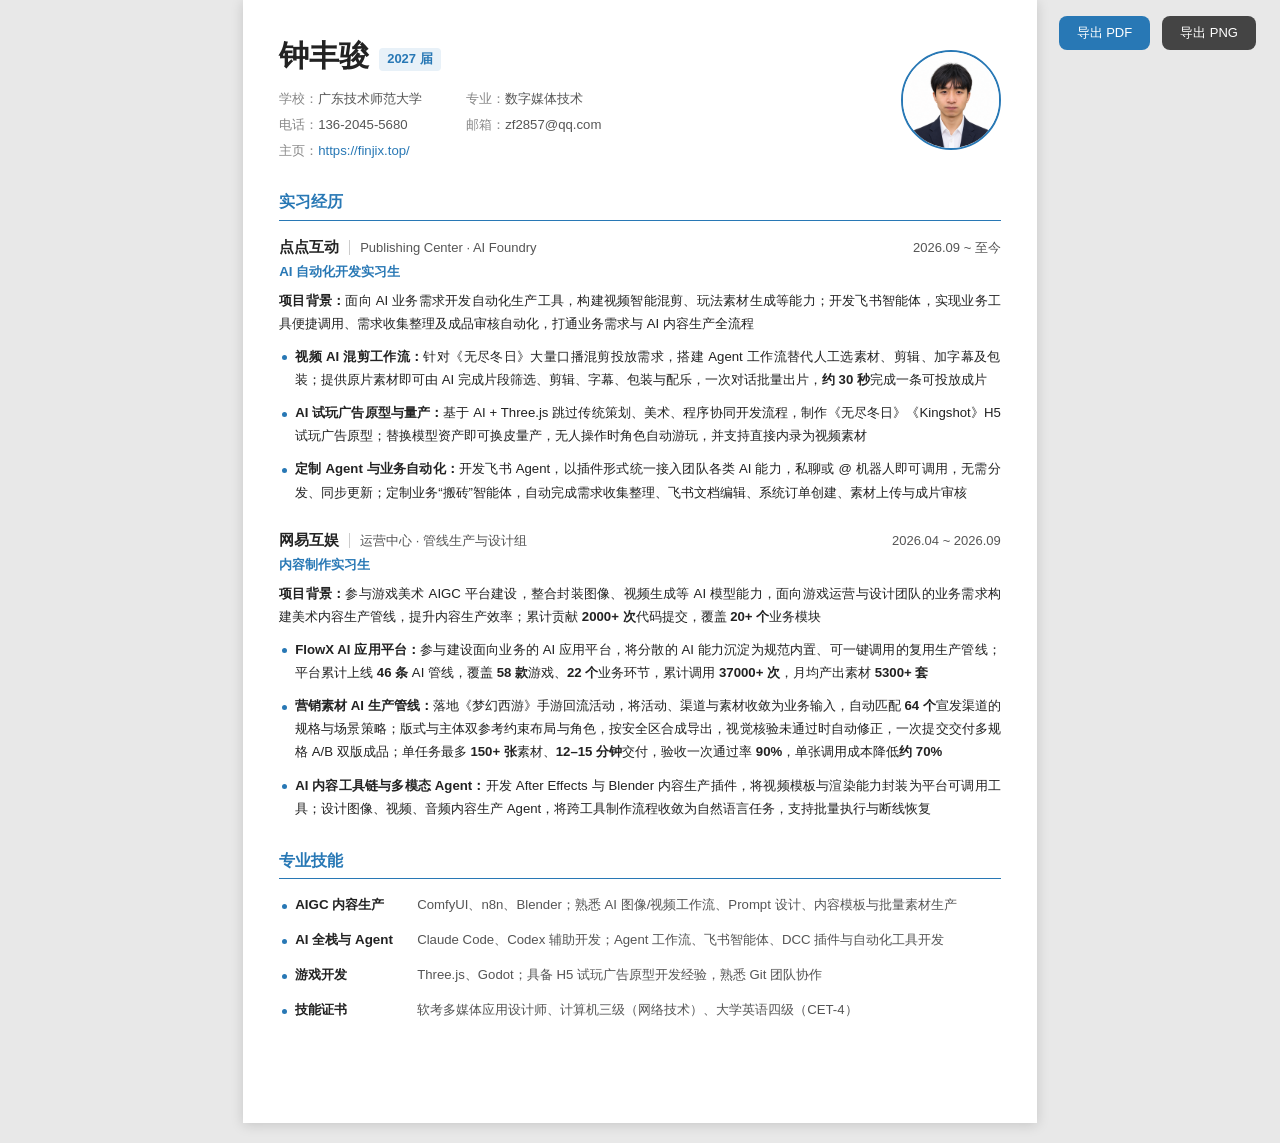
==== commit 8443cee5: "更新简历：新增点点互动实习、调整抬头布局、去掉实践经历 - 基于 shushu 主页同步两段实习经历与专业技能 - 名字右侧显示 2027 届，学校/专业/联系方式改为两列排版 - 头像 100x10" ====
--- a/export/AI 内容/index.html
+++ b/export/AI 内容/index.html
@@ -10,8 +10,10 @@
   --panel: #ffffff;
   --text: #222222;
   --subtle: #555555;
+  --muted: #888888;
   --primary: #2878b5;
-  --link: #555555;
+  --primary-soft: #e8f1f8;
+  --link: #2878b5;
 }
 
 * {
@@ -44,42 +46,81 @@
   min-height: 297mm;
   margin: 0 auto;
   background: var(--panel);
-  padding: 38px 32px;
+  padding: 38px 36px;
 }
 
 /* ── Header ── */
 
 .header {
+  margin-bottom: 6px;
+}
+
+.header-main {
+  display: flex;
+  justify-content: space-between;
+  align-items: center;
+}
+
+.header-left {
+  flex: 1;
+  min-width: 0;
+}
+
+.header-left h1 {
+  font-size: 30px;
+  font-weight: 700;
+  line-height: 1.2;
   margin-bottom: 14px;
-}
-
-.header-main {
-  display: flex;
-  justify-content: space-between;
-  align-items: flex-start;
-}
-
-.header-left h1 {
-  font-size: 29px;
-  font-weight: 700;
-  margin-bottom: 5px;
-  color: var(--text);
-}
-
-.header-left .meta {
+  color: var(--text);
+  display: flex;
+  align-items: baseline;
+}
+
+.grad-year {
+  font-size: 13px;
+  font-weight: 600;
+  color: var(--primary);
+  margin-left: 10px;
+  padding: 1px 8px;
+  border-radius: 4px;
+  background: var(--primary-soft);
+  line-height: 1.6;
+  position: relative;
+  top: -3px;
+}
+
+.meta-grid {
+  display: grid;
+  grid-template-columns: max-content max-content;
+  column-gap: 44px;
+  row-gap: 4px;
   font-size: 13.2px;
+  line-height: 1.65;
+}
+
+.meta-item {
+  display: flex;
+}
+
+.meta-item-wide {
+  grid-column: 1 / -1;
+}
+
+.meta-item dt {
+  color: var(--muted);
+  flex-shrink: 0;
+}
+
+.meta-item dt::after {
+  content: "：";
+}
+
+.meta-item dd {
   color: var(--subtle);
-  margin-bottom: 3px;
-  line-height: 1.65;
-}
-
-.header-left .meta a {
-  color: #2878b5;
-  text-decoration: none;
-}
-
-.header-left .meta a:hover {
-  text-decoration: underline;
+}
+
+.meta-item dd a {
+  color: var(--link);
 }
 
 .header-right {
@@ -90,17 +131,16 @@
 .avatar {
   width: 100px;
   height: 100px;
-  max-width: 100px;
-  max-height: 100px;
   border-radius: 50%;
   object-fit: cover;
   border: 2px solid var(--primary);
+  display: block;
 }
 
 /* ── Section headers ── */
 
 section {
-  margin-top: 27px;
+  margin-top: 28px;
 }
 
 section h2 {
@@ -112,25 +152,133 @@
   margin-bottom: 14px;
 }
 
-/* ── Skills grid ── */
+/* ── Entries ── */
+
+.entry + .entry {
+  margin-top: 24px;
+}
+
+.entry-head {
+  display: flex;
+  justify-content: space-between;
+  align-items: baseline;
+  gap: 16px;
+}
+
+.entry-org {
+  font-size: 14.6px;
+  font-weight: 700;
+  color: var(--text);
+}
+
+.entry-dept {
+  font-size: 13px;
+  font-weight: 400;
+  color: var(--subtle);
+  margin-left: 10px;
+  padding-left: 10px;
+  border-left: 1px solid #cccccc;
+}
+
+.entry-date {
+  font-size: 13px;
+  color: var(--subtle);
+  white-space: nowrap;
+  font-variant-numeric: tabular-nums;
+}
+
+.entry-role {
+  font-size: 13.4px;
+  font-weight: 600;
+  color: var(--primary);
+  margin: 2px 0 6px;
+}
+
+.line-row {
+  font-size: 13.2px;
+  line-height: 1.75;
+  text-align: justify;
+}
+
+.label {
+  font-weight: 600;
+  color: var(--text);
+}
+
+.internship-list {
+  list-style: none;
+  padding-left: 0;
+  margin: 10px 0 0;
+}
+
+.internship-list li {
+  position: relative;
+  padding-left: 16px;
+  margin-bottom: 10px;
+  font-size: 13.2px;
+  line-height: 1.75;
+  text-align: justify;
+}
+
+.internship-list li::before {
+  content: "";
+  position: absolute;
+  left: 3px;
+  top: 0.78em;
+  width: 5px;
+  height: 5px;
+  border-radius: 50%;
+  background: var(--primary);
+}
+
+.internship-list li:last-child {
+  margin-bottom: 0;
+}
+
+.internship-topic {
+  color: var(--text);
+  font-weight: 700;
+}
+
+.internship-list strong,
+.line-row strong {
+  font-weight: 600;
+  color: var(--text);
+}
+
+/* ── Skills ── */
 
 .skills-grid {
   display: grid;
   grid-template-columns: 1fr;
-  gap: 20px 14px;
+  gap: 12px;
 }
 
 .skill-item {
-  padding: 0;
-  display: flex;
+  display: flex;
+  align-items: baseline;
 }
 
 .skill-label {
-  font-weight: 600;
-  font-size: 13.8px;
+  font-weight: 700;
+  font-size: 13.4px;
   color: var(--text);
   white-space: nowrap;
   flex-shrink: 0;
+  width: 138px;
+  position: relative;
+  padding-left: 16px;
+}
+
+.skill-label::before {
+  content: "";
+  position: absolute;
+  left: 3px;
+  top: 0.72em;
+  width: 5px;
+  height: 5px;
+  border-radius: 50%;
+  background: var(--primary);
 }
 
 .skill-desc {
@@ -140,88 +288,6 @@
   flex: 1;
 }
 
-/* ── Line rows (unified for all sections) ── */
-
-.line-row {
-  font-size: 13.2px;
-  margin-bottom: 6px;
-  line-height: 1.7;
-  text-align: justify;
-}
-
-.line-row-bold {
-  font-weight: 600;
-}
-
-.label {
-  font-weight: 600;
-  color: var(--text);
-}
-
-.hi-list {
-  padding-left: 20px;
-  margin-bottom: 10px;
-  margin-top: 4px;
-}
-
-.hi-list li {
-  font-size: 13px;
-  margin-bottom: 7px;
-  line-height: 1.75;
-}
-
-/* ── Internship highlights ── */
-
-.internship-entry .line-row {
-  font-size: 13.2px;
-  line-height: 1.78;
-  margin-bottom: 10px;
-}
-
-.internship-entry .line-row-bold {
-  font-size: 13.8px;
-  margin-bottom: 6px;
-}
-
-.internship-list {
-  list-style: none;
-  padding-left: 0;
-  margin: 14px 0 0;
-}
-
-.internship-list li {
-  position: relative;
-  padding-left: 18px;
-  margin-bottom: 16px;
-  font-size: 13.2px;
-  line-height: 1.78;
-  text-align: justify;
-}
-
-.internship-list li::before {
-  content: "•";
-  position: absolute;
-  left: 4px;
-  top: 0;
-  color: var(--primary);
-  font-weight: 700;
-}
-
-.internship-list li:last-child {
-  margin-bottom: 0;
-}
-
-.internship-topic {
-  color: var(--primary);
-  font-weight: 700;
-}
-
-/* ── Entry (for campus experience items) ── */
-
-.entry + .entry {
-  margin-top: 25px;
-}
-
 /* ── Export toolbar ── */
 
 .export-toolbar {
@@ -230,7 +296,7 @@
   right: 24px;
   z-index: 1000;
   display: flex;
-  gap: 10px;
+  gap: 12px;
 }
 
 .btn-export {
@@ -253,18 +319,19 @@
 }
 
 .btn-pdf {
-  background: #2878b5;
+  background: var(--primary);
 }
 
 .btn-png {
-  background: #d35400;
+  background: #444444;
 }
 
 /* ── Print ── */
 
 @media print {
   @page {
-    margin: 0.75cm 0.85cm;
+    size: A4;
+    margin: 0;
   }
 
   .no-print {
@@ -276,110 +343,20 @@
     margin: 0;
     print-color-adjust: exact;
     -webkit-print-color-adjust: exact;
-    font-size: 13.8px;
-    line-height: 1.6;
   }
 
   .page {
-    width: 100%;
+    width: 210mm;
+    height: 297mm;
+    min-height: 0;
     margin: 0;
-    padding: 0;
-    min-height: auto;
-  }
-
-  /* Compact print layout: keep the PDF to one A4 page without changing copy. */
-  section {
-    margin-top: 25px;
-  }
-
-  section h2 {
-    font-size: 15.8px;
-    padding-bottom: 3px;
-    margin-bottom: 12px;
-  }
-
-  .skills-grid {
-    gap: 18px 14px;
-  }
-
-  .skill-label {
-    font-size: 13.6px;
-  }
-
-  .skill-desc {
-    font-size: 13px;
-    line-height: 1.65;
-  }
-
-  .line-row {
-    font-size: 13px;
-    margin-bottom: 5px;
-    line-height: 1.62;
-  }
-
-  .hi-list {
-    margin-top: 3px;
-    margin-bottom: 7px;
-  }
-
-  .hi-list li {
-    font-size: 13px;
-    margin-bottom: 5px;
-    line-height: 1.65;
-  }
-
-  .internship-entry .line-row {
-    font-size: 13.2px;
-    line-height: 1.78;
-    margin-bottom: 10px;
-  }
-
-  .internship-entry .line-row-bold {
-    font-size: 13.8px;
-    margin-bottom: 6px;
-  }
-
-  .internship-list {
-    margin-top: 14px;
-  }
-
+    box-shadow: none;
+    overflow: hidden;
+  }
+
+  .entry,
+  .skill-item,
   .internship-list li {
-    margin-bottom: 16px;
-    font-size: 13.2px;
-    line-height: 1.78;
-  }
-
-  .entry + .entry {
-    margin-top: 20px;
-  }
-
-  a {
-    color: var(--link) !important;
-    text-decoration: none;
-  }
-
-  .header-left .meta a {
-    color: #2878b5 !important;
-  }
-
-  section {
-    break-inside: auto;
-  }
-
-  section:last-of-type {
-    break-before: auto;
-    page-break-before: auto;
-  }
-
-  .line-row-bold {
-    break-inside: avoid;
-  }
-
-  .entry {
-    break-inside: avoid;
-  }
-
-  .hi-list {
     break-inside: avoid;
   }
 }
@@ -394,19 +371,6 @@
     box-shadow: 0 2px 12px rgba(0, 0, 0, 0.15);
   }
 }
-
-@media (max-width: 640px) {
-  .skills-grid {
-    grid-template-columns: 1fr;
-  }
-}
-
-    </style>
-    <style>
-      .skills-grid .skill-item,
-      .skills-grid .skill-desc {
-        white-space: nowrap;
-      }
     </style>
   </head>
   <body>
@@ -423,11 +387,14 @@
       <header class="header">
         <div class="header-main">
           <div class="header-left">
-            <h1>钟丰骏</h1>
-            <p class="meta">2027届｜数字媒体技术</p>
-            <p class="meta">电话：136-2045-5680</p>
-            <p class="meta">邮箱：zf2857@qq.com</p>
-            <p class="meta">作品：<a href="https://finjix.top/" target="_blank">https://finjix.top/</a></p>
+            <h1>钟丰骏<span class="grad-year">2027 届</span></h1>
+            <dl class="meta-grid">
+              <div class="meta-item"><dt>学校</dt><dd>广东技术师范大学</dd></div>
+              <div class="meta-item"><dt>专业</dt><dd>数字媒体技术</dd></div>
+              <div class="meta-item"><dt>电话</dt><dd>136-2045-5680</dd></div>
+              <div class="meta-item"><dt>邮箱</dt><dd>zf2857@qq.com</dd></div>
+              <div class="meta-item meta-item-wide"><dt>主页</dt><dd><a href="https://finjix.top/" target="_blank">https://finjix.top/</a></dd></div>
+            </dl>
           </div>
           <div class="header-right">
             <img alt="钟丰骏正式简历照" class="avatar" src="[data-uri]" />
@@ -440,12 +407,30 @@
         <h2>实习经历</h2>
 
         <div class="entry internship-entry">
-          <p class="line-row line-row-bold">2026-04 ~ 09 ｜ 网易互娱-内容制作中心 ｜ 管线生产与设计实习生</p>
-          <p class="line-row"><span class="label">项目背景：</span>参与游戏美术 AIGC 内容生产管线建设，面向游戏运营及设计团队，整合并封装 AI 图像与视频生成等模型能力，将业务需求转化为可调用的工作流与内容模板，提升美术内容生产效率</p>
+          <div class="entry-head">
+            <span class="entry-org">点点互动<span class="entry-dept">Publishing Center · AI Foundry</span></span>
+            <span class="entry-date">2026.09 ~ 至今</span>
+          </div>
+          <p class="entry-role">AI 自动化开发实习生</p>
+          <p class="line-row"><span class="label">项目背景：</span>面向 AI 业务需求开发自动化生产工具，构建视频智能混剪、玩法素材生成等能力；开发飞书智能体，实现业务工具便捷调用、需求收集整理及成品审核自动化，打通业务需求与 AI 内容生产全流程</p>
           <ul class="internship-list">
-            <li><span class="internship-topic">AI 内容工作流与素材生产：</span>基于 ComfyUI 等节点式工具搭建图像、视频内容生产工作流；围绕游戏场景、渠道规格与品牌规范，将内容需求拆解为 Prompt、素材规格及可复用模板，支持模板编辑、素材替换、批量生成与统一导出；游戏回流模块<strong>12–15 分钟</strong>最多产出 <strong>128 张素材</strong>，应用于 <strong>20+ 款游戏</strong>、覆盖 <strong>64 个渠道</strong>，并沉淀 <strong>614 条场景数据</strong>用于投放策略与渠道规格匹配</li>
-            <li><span class="internship-topic">AI 内容工具链与模板交付：</span>开发 After Effects 与 Blender 内容生产插件，将视频模板、素材参数及渲染能力封装为平台可调用工具，打通素材提交、模板处理、模型推理、进度查询与结果回传流程，将重复的工程打开、素材替换和导出操作沉淀为可复用的自动化生产链路</li>
-            <li><span class="internship-topic">多模态内容生产 Agent：</span>设计并落地图像、视频和音频内容生产 Agent，将跨工具的内容制作流程收敛为自然语言任务；通过任务拆解、工具调用、上下文管理与工作流持久化，实现批量执行、状态追踪、断线恢复及终稿获取，形成可复用的端到端 AI 内容生产流程</li>
+            <li><span class="internship-topic">视频 AI 混剪工作流：</span>针对《无尽冬日》大量口播混剪投放需求，搭建 Agent 工作流替代人工选素材、剪辑、加字幕及包装；提供原片素材即可由 AI 完成片段筛选、剪辑、字幕、包装与配乐，一次对话批量出片，<strong>约 30 秒</strong>完成一条可投放成片</li>
+            <li><span class="internship-topic">AI 试玩广告原型与量产：</span>基于 AI + Three.js 跳过传统策划、美术、程序协同开发流程，制作《无尽冬日》《Kingshot》H5 试玩广告原型；替换模型资产即可换皮量产，无人操作时角色自动游玩，并支持直接内录为视频素材</li>
+            <li><span class="internship-topic">定制 Agent 与业务自动化：</span>开发飞书 Agent，以插件形式统一接入团队各类 AI 能力，私聊或 @ 机器人即可调用，无需分发、同步更新；定制业务“搬砖”智能体，自动完成需求收集整理、飞书文档编辑、系统订单创建、素材上传与成片审核</li>
+          </ul>
+        </div>
+
+        <div class="entry internship-entry">
+          <div class="entry-head">
+            <span class="entry-org">网易互娱<span class="entry-dept">运营中心 · 管线生产与设计组</span></span>
+            <span class="entry-date">2026.04 ~ 2026.09</span>
+          </div>
+          <p class="entry-role">内容制作实习生</p>
+          <p class="line-row"><span class="label">项目背景：</span>参与游戏美术 AIGC 平台建设，整合封装图像、视频生成等 AI 模型能力，面向游戏运营与设计团队的业务需求构建美术内容生产管线，提升内容生产效率；累计贡献 <strong>2000+ 次</strong>代码提交，覆盖 <strong>20+ 个</strong>业务模块</p>
+          <ul class="internship-list">
+            <li><span class="internship-topic">FlowX AI 应用平台：</span>参与建设面向业务的 AI 应用平台，将分散的 AI 能力沉淀为规范内置、可一键调用的复用生产管线；平台累计上线 <strong>46 条</strong> AI 管线，覆盖 <strong>58 款</strong>游戏、<strong>22 个</strong>业务环节，累计调用 <strong>37000+ 次</strong>，月均产出素材 <strong>5300+ 套</strong></li>
+            <li><span class="internship-topic">营销素材 AI 生产管线：</span>落地《梦幻西游》手游回流活动，将活动、渠道与素材收敛为业务输入，自动匹配 <strong>64 个</strong>宣发渠道的规格与场景策略；版式与主体双参考约束布局与角色，按安全区合成导出，视觉核验未通过时自动修正，一次提交交付多规格 A/B 双版成品；单任务最多 <strong>150+ 张</strong>素材、<strong>12–15 分钟</strong>交付，验收一次通过率 <strong>90%</strong>，单张调用成本降低<strong>约 70%</strong></li>
+            <li><span class="internship-topic">AI 内容工具链与多模态 Agent：</span>开发 After Effects 与 Blender 内容生产插件，将视频模板与渲染能力封装为平台可调用工具；设计图像、视频、音频内容生产 Agent，将跨工具制作流程收敛为自然语言任务，支持批量执行与断线恢复</li>
           </ul>
         </div>
       </section>
@@ -455,154 +440,27 @@
         <h2>专业技能</h2>
         <div class="skills-grid">
           <div class="skill-item">
-            <div class="skill-label">AIGC 内容生产｜</div>
-            <div class="skill-desc">ComfyUI、n8n；具备 AI 图像/视频工作流、Prompt 设计、内容模板与批量素材生产经验</div>
+            <div class="skill-label">AIGC 内容生产</div>
+            <div class="skill-desc">ComfyUI、n8n、Blender；熟悉 AI 图像/视频工作流、Prompt 设计、内容模板与批量素材生产</div>
           </div>
           <div class="skill-item">
-            <div class="skill-label">AI Coding 与工具开发｜</div>
-            <div class="skill-desc">Claude Code、Codex 辅助需求分析与开发；具备 DCC 插件、自动化工具及平台接口协作经验</div>
+            <div class="skill-label">AI 全栈与 Agent</div>
+            <div class="skill-desc">Claude Code、Codex 辅助开发；Agent 工作流、飞书智能体、DCC 插件与自动化工具开发</div>
           </div>
           <div class="skill-item">
-            <div class="skill-label">技能证书｜</div>
+            <div class="skill-label">游戏开发</div>
+            <div class="skill-desc">Three.js、Godot；具备 H5 试玩广告原型开发经验，熟悉 Git 团队协作</div>
+          </div>
+          <div class="skill-item">
+            <div class="skill-label">技能证书</div>
             <div class="skill-desc">软考多媒体应用设计师、计算机三级（网络技术）、大学英语四级（CET-4）</div>
           </div>
         </div>
       </section>
 
-      <!-- ── 实践经历 ── -->
-      <section>
-        <h2>实践经历</h2>
-
-        <div class="entry">
-          <p class="line-row line-row-bold">2025.10 ｜ 广东大学生 GameJam 2025 ｜ 独立参赛选手</p>
-          <ul class="hi-list">
-            <li>基于 Godot 开源引擎</li>
-            <li>使用 ChatGPT 辅助方案设计与快速开发</li>
-            <li>在 48 小时时限内独立完成游戏创意、素材制作与程序开发</li>
-            <li>最终完成可运行作品并排名第 8（共 26 支队伍）</li>
-          </ul>
-        </div>
-
-      </section>
-
     </main>
 
-    <script>
-/*!
- * html2canvas 1.4.1 <https://html2canvas.hertzen.com>
- * Copyright (c) 2022 Niklas von Hertzen <https://hertzen.com>
- * Released under MIT License
- */
-!function(A,e){"object"==typeof exports&&"undefined"!=typeof module?module.exports=e():"function"==typeof define&&define.amd?define(e):(A="undefined"!=typeof globalThis?globalThis:A||self).html2canvas=e()}(this,function(){"use strict";
-/*! *****************************************************************************
-    Copyright (c) Microsoft Corporation.
-
-    Permission to use, copy, modify, and/or distribute this software for any
-    purpose with or without fee is hereby granted.
-
-    THE SOFTWARE IS PROVIDED "AS IS" AND THE AUTHOR DISCLAIMS ALL WARRANTIES WITH
-    REGARD TO THIS SOFTWARE INCLUDING ALL IMPLIED WARRANTIES OF MERCHANTABILITY
-    AND FITNESS. IN NO EVENT SHALL THE AUTHOR BE LIABLE FOR ANY SPECIAL, DIRECT,
-    INDIRECT, OR CONSEQUENTIAL DAMAGES OR ANY DAMAGES WHATSOEVER RESULTING FROM
-    LOSS OF USE, DATA OR PROFITS, WHETHER IN AN ACTION OF CONTRACT, NEGLIGENCE OR
-    OTHER TORTIOUS ACTION, ARISING OUT OF OR IN CONNECTION WITH THE USE OR
-    PERFORMANCE OF THIS SOFTWARE.
-    ***************************************************************************** */var r=function(A,e){return(r=Object.setPrototypeOf||{__proto__:[]}instanceof Array&&function(A,e){A.__proto__=e}||function(A,e){for(var t in e)Object.prototype.hasOwnProperty.call(e,t)&&(A[t]=e[t])})(A,e)};function A(A,e){if("function"!=typeof e&&null!==e)throw new TypeError("Class extends value "+String(e)+" is not a constructor or null");function t(){this.constructor=A}r(A,e),A.prototype=null===e?Object.create(e):(t.prototype=e.prototype,new t)}var h=function(){return(h=Object.assign||function(A){for(var e,t=1,r=arguments.length;t<r;t++)for(var B in e=arguments[t])Object.prototype.hasOwnProperty.call(e,B)&&(A[B]=e[B]);return A}).apply(this,arguments)};function a(A,s,o,i){return new(o=o||Promise)(function(t,e){function r(A){try{n(i.next(A))}catch(A){e(A)}}function B(A){try{n(i.throw(A))}catch(A){e(A)}}function n(A){var e;A.done?t(A.value):((e=A.value)instanceof o?e:new o(function(A){A(e)})).then(r,B)}n((i=i.apply(A,s||[])).next())})}function H(t,r){var B,n,s,o={label:0,sent:function(){if(1&s[0])throw s[1];return s[1]},trys:[],ops:[]},A={next:e(0),throw:e(1),return:e(2)};return"function"==typeof Symbol&&(A[Symbol.iterator]=function(){return this}),A;function e(e){return function(A){return function(e){if(B)throw new TypeError("Generator is already executing.");for(;o;)try{if(B=1,n&&(s=2&e[0]?n.return:e[0]?n.throw||((s=n.return)&&s.call(n),0):n.next)&&!(s=s.call(n,e[1])).done)return s;switch(n=0,(e=s?[2&e[0],s.value]:e)[0]){case 0:case 1:s=e;break;case 4:return o.label++,{value:e[1],done:!1};case 5:o.label++,n=e[1],e=[0];continue;case 7:e=o.ops.pop(),o.trys.pop();continue;default:if(!(s=0<(s=o.trys).length&&s[s.length-1])&&(6===e[0]||2===e[0])){o=0;continue}if(3===e[0]&&(!s||e[1]>s[0]&&e[1]<s[3])){o.label=e[1];break}if(6===e[0]&&o.label<s[1]){o.label=s[1],s=e;break}if(s&&o.label<s[2]){o.label=s[2],o.ops.push(e);break}s[2]&&o.ops.pop(),o.trys.pop();continue}e=r.call(t,o)}catch(A){e=[6,A],n=0}finally{B=s=0}if(5&e[0])throw e[1];return{value:e[0]?e[1]:void 0,done:!0}}([e,A])}}}function t(A,e,t){if(t||2===arguments.length)for(var r,B=0,n=e.length;B<n;B++)!r&&B in e||((r=r||Array.prototype.slice.call(e,0,B))[B]=e[B]);return A.concat(r||e)}var d=(B.prototype.add=function(A,e,t,r){return new B(this.left+A,this.top+e,this.width+t,this.height+r)},B.fromClientRect=function(A,e){return new B(e.left+A.windowBounds.left,e.top+A.windowBounds.top,e.width,e.height)},B.fromDOMRectList=function(A,e){e=Array.from(e).find(function(A){return 0!==A.width});return e?new B(e.left+A.windowBounds.left,e.top+A.windowBounds.top,e.width,e.height):B.EMPTY},B.EMPTY=new B(0,0,0,0),B);function B(A,e,t,r){this.left=A,this.top=e,this.width=t,this.height=r}for(var f=function(A,e){return d.fromClientRect(A,e.getBoundingClientRect())},Q=function(A){for(var e=[],t=0,r=A.length;t<r;){var B,n=A.charCodeAt(t++);55296<=n&&n<=56319&&t<r?56320==(64512&(B=A.charCodeAt(t++)))?e.push(((1023&n)<<10)+(1023&B)+65536):(e.push(n),t--):e.push(n)}return e},g=function(){for(var A=[],e=0;e<arguments.length;e++)A[e]=arguments[e];if(String.fromCodePoint)return String.fromCodePoint.apply(String,A);var t=A.length;if(!t)return"";for(var r=[],B=-1,n="";++B<t;){var s=A[B];s<=65535?r.push(s):(s-=65536,r.push(55296+(s>>10),s%1024+56320)),(B+1===t||16384<r.length)&&(n+=String.fromCharCode.apply(String,r),r.length=0)}return n},e="ABCDEFGHIJKLMNOPQRSTUVWXYZabcdefghijklmnopqrstuvwxyz0123456789+/",n="undefined"==typeof Uint8Array?[]:new Uint8Array(256),s=0;s<e.length;s++)n[e.charCodeAt(s)]=s;for(var o="ABCDEFGHIJKLMNOPQRSTUVWXYZabcdefghijklmnopqrstuvwxyz0123456789+/",c="undefined"==typeof Uint8Array?[]:new Uint8Array(256),i=0;i<o.length;i++)c[o.charCodeAt(i)]=i;function w(A,e,t){return A.slice?A.slice(e,t):new Uint16Array(Array.prototype.slice.call(A,e,t))}var U=(l.prototype.get=function(A){var e;if(0<=A){if(A<55296||56319<A&&A<=65535)return e=this.index[A>>5],this.data[e=(e<<2)+(31&A)];if(A<=65535)return e=this.index[2048+(A-55296>>5)],this.data[e=(e<<2)+(31&A)];if(A<this.highStart)return e=this.index[e=2080+(A>>11)],e=this.index[e+=A>>5&63],this.data[e=(e<<2)+(31&A)];if(A<=1114111)return this.data[this.highValueIndex]}return this.errorValue},l);function l(A,e,t,r,B,n){this.initialValue=A,this.errorValue=e,this.highStart=t,this.highValueIndex=r,this.index=B,this.data=n}for(var C="ABCDEFGHIJKLMNOPQRSTUVWXYZabcdefghijklmnopqrstuvwxyz0123456789+/",u="undefined"==typeof Uint8Array?[]:new Uint8Array(256),F=0;F<C.length;F++)u[C.charCodeAt(F)]=F;function p(A,e,t,r){var B=r[t];if(Array.isArray(A)?-1!==A.indexOf(B):A===B)for(var n=t;n<=r.length;){if((o=r[++n])===e)return 1;if(o!==D)break}if(B===D)for(n=t;0<n;){var s=r[--n];if(Array.isArray(A)?-1!==A.indexOf(s):A===s)for(var o,i=t;i<=r.length;){if((o=r[++i])===e)return 1;if(o!==D)break}if(s!==D)break}}function E(A,e){for(var t=A;0<=t;){var r=e[t];if(r!==D)return r;t--}return 0}function I(t,A){var e=(B=function(A,r){void 0===r&&(r="strict");var B=[],n=[],s=[];return A.forEach(function(A,e){var t=rA.get(A);if(50<t?(s.push(!0),t-=50):s.push(!1),-1!==["normal","auto","loose"].indexOf(r)&&-1!==[8208,8211,12316,12448].indexOf(A))return n.push(e),B.push(16);if(4!==t&&11!==t)return n.push(e),31===t?B.push("strict"===r?O:q):t===AA||29===t?B.push(J):43===t?131072<=A&&A<=196605||196608<=A&&A<=262141?B.push(q):B.push(J):void B.push(t);if(0===e)return n.push(e),B.push(J);t=B[e-1];return-1===iA.indexOf(t)?(n.push(n[e-1]),B.push(t)):(n.push(e),B.push(J))}),[n,B,s]}(t,(A=A||{lineBreak:"normal",wordBreak:"normal"}).lineBreak))[0],r=B[1],B=B[2];return[e,r="break-all"===A.wordBreak||"break-word"===A.wordBreak?r.map(function(A){return-1!==[R,J,AA].indexOf(A)?q:A}):r,"keep-all"===A.wordBreak?B.map(function(A,e){return A&&19968<=t[e]&&t[e]<=40959}):void 0]}var y,K,m,L,b,D=10,v=13,x=15,M=17,S=18,T=19,G=20,O=21,V=22,k=24,R=25,N=26,P=27,X=28,J=30,Y=32,W=33,Z=34,_=35,q=37,j=38,z=39,$=40,AA=42,eA=[9001,65288],tA="×",rA=(m=function(A){var e,t,r,B,n=.75*A.length,s=A.length,o=0;"="===A[A.length-1]&&(n--,"="===A[A.length-2]&&n--);for(var n=new("undefined"!=typeof ArrayBuffer&&"undefined"!=typeof Uint8Array&&void 0!==Uint8Array.prototype.slice?ArrayBuffer:Array)(n),i=Array.isArray(n)?n:new Uint8Array(n),Q=0;Q<s;Q+=4)e=c[A.charCodeAt(Q)],t=c[A.charCodeAt(Q+1)],r=c[A.charCodeAt(Q+2)],B=c[A.charCodeAt(Q+3)],i[o++]=e<<2|t>>4,i[o++]=(15&t)<<4|r>>2,i[o++]=(3&r)<<6|63&B;return n}(y="[base64]/[base64]/[base64]/8DvwO/A78DvwO/A78DvwO/A78DvwO/A78DvwO/A78DvwO/A78DvwO/A78DvwO/A78DvwO/[base64]/CzAAMACHC4sLkwubC58Lpwt1AK4Ltgt1APsDMAAwADAAMAAwADAAMAAwAL4LwwvLC9IL1wvdCzAAMADlC+kL8Qv5C/[base64]/[base64]/[base64]//[base64]"),L=Array.isArray(m)?function(A){for(var e=A.length,t=[],r=0;r<e;r+=4)t.push(A[r+3]<<24|A[r+2]<<16|A[r+1]<<8|A[r]);return t}(m):new Uint32Array(m),b=Array.isArray(m)?function(A){for(var e=A.length,t=[],r=0;r<e;r+=2)t.push(A[r+1]<<8|A[r]);return t}(m):new Uint16Array(m),y=w(b,12,L[4]/2),K=2===L[5]?w(b,(24+L[4])/2):(m=L,b=Math.ceil((24+L[4])/4),m.slice?m.slice(b,K):new Uint32Array(Array.prototype.slice.call(m,b,K))),new U(L[0],L[1],L[2],L[3],y,K)),BA=[J,36],nA=[1,2,3,5],sA=[D,8],oA=[P,N],iA=nA.concat(sA),QA=[j,z,$,Z,_],cA=[x,v],aA=(gA.prototype.slice=function(){return g.apply(void 0,this.codePoints.slice(this.start,this.end))},gA);function gA(A,e,t,r){this.codePoints=A,this.required="!"===e,this.start=t,this.end=r}function wA(A,e){var t=Q(A),r=(e=I(t,e))[0],B=e[1],n=e[2],s=t.length,o=0,i=0;return{next:function(){if(s<=i)return{done:!0,value:null};for(var A=tA;i<s&&(A=function(A,e,t,r,B){if(0===t[r])return tA;var n=r-1;if(Array.isArray(B)&&!0===B[n])return tA;var s=n-1,o=1+n,i=e[n],r=0<=s?e[s]:0,B=e[o];if(2===i&&3===B)return tA;if(-1!==nA.indexOf(i))return"!";if(-1!==nA.indexOf(B))return tA;if(-1!==sA.indexOf(B))return tA;if(8===E(n,e))return"÷";if(11===rA.get(A[n]))return tA;if((i===Y||i===W)&&11===rA.get(A[o]))return tA;if(7===i||7===B)return tA;if(9===i)return tA;if(-1===[D,v,x].indexOf(i)&&9===B)return tA;if(-1!==[M,S,T,k,X].indexOf(B))return tA;if(E(n,e)===V)return tA;if(p(23,V,n,e))return tA;if(p([M,S],O,n,e))return tA;if(p(12,12,n,e))return tA;if(i===D)return"÷";if(23===i||23===B)return tA;if(16===B||16===i)return"÷";if(-1!==[v,x,O].indexOf(B)||14===i)return tA;if(36===r&&-1!==cA.indexOf(i))return tA;if(i===X&&36===B)return tA;if(B===G)return tA;if(-1!==BA.indexOf(B)&&i===R||-1!==BA.indexOf(i)&&B===R)return tA;if(i===P&&-1!==[q,Y,W].indexOf(B)||-1!==[q,Y,W].indexOf(i)&&B===N)return tA;if(-1!==BA.indexOf(i)&&-1!==oA.indexOf(B)||-1!==oA.indexOf(i)&&-1!==BA.indexOf(B))return tA;if(-1!==[P,N].indexOf(i)&&(B===R||-1!==[V,x].indexOf(B)&&e[1+o]===R)||-1!==[V,x].indexOf(i)&&B===R||i===R&&-1!==[R,X,k].indexOf(B))return tA;if(-1!==[R,X,k,M,S].indexOf(B))for(var Q=n;0<=Q;){if((c=e[Q])===R)return tA;if(-1===[X,k].indexOf(c))break;Q--}if(-1!==[P,N].indexOf(B))for(var c,Q=-1!==[M,S].indexOf(i)?s:n;0<=Q;){if((c=e[Q])===R)return tA;if(-1===[X,k].indexOf(c))break;Q--}if(j===i&&-1!==[j,z,Z,_].indexOf(B)||-1!==[z,Z].indexOf(i)&&-1!==[z,$].indexOf(B)||-1!==[$,_].indexOf(i)&&B===$)return tA;if(-1!==QA.indexOf(i)&&-1!==[G,N].indexOf(B)||-1!==QA.indexOf(B)&&i===P)return tA;if(-1!==BA.indexOf(i)&&-1!==BA.indexOf(B))return tA;if(i===k&&-1!==BA.indexOf(B))return tA;if(-1!==BA.concat(R).indexOf(i)&&B===V&&-1===eA.indexOf(A[o])||-1!==BA.concat(R).indexOf(B)&&i===S)return tA;if(41===i&&41===B){for(var a=t[n],g=1;0<a&&41===e[--a];)g++;if(g%2!=0)return tA}return i===Y&&B===W?tA:"÷"}(t,B,r,++i,n))===tA;);if(A===tA&&i!==s)return{done:!0,value:null};var e=new aA(t,A,o,i);return o=i,{value:e,done:!1}}}}function UA(A){return 48<=A&&A<=57}function lA(A){return UA(A)||65<=A&&A<=70||97<=A&&A<=102}function CA(A){return 10===A||9===A||32===A}function uA(A){return 97<=(t=e=A)&&t<=122||65<=(e=e)&&e<=90||128<=A||95===A;var e,t}function FA(A){return uA(A)||UA(A)||45===A}function hA(A,e){return 92===A&&10!==e}function dA(A,e,t){return 45===A?uA(e)||hA(e,t):!!uA(A)||92===A&&10!==e}function fA(A,e,t){return 43===A||45===A?!!UA(e)||46===e&&UA(t):UA(46===A?e:A)}var HA={type:2},pA={type:3},EA={type:4},IA={type:13},yA={type:8},KA={type:21},mA={type:9},LA={type:10},bA={type:11},DA={type:12},vA={type:14},xA={type:23},MA={type:1},SA={type:25},TA={type:24},GA={type:26},OA={type:27},VA={type:28},kA={type:29},RA={type:31},NA={type:32},PA=(XA.prototype.write=function(A){this._value=this._value.concat(Q(A))},XA.prototype.read=function(){for(var A=[],e=this.consumeToken();e!==NA;)A.push(e),e=this.consumeToken();return A},XA.prototype.consumeToken=function(){var A=this.consumeCodePoint();switch(A){case 34:return this.consumeStringToken(34);case 35:var e=this.peekCodePoint(0),t=this.peekCodePoint(1),r=this.peekCodePoint(2);if(FA(e)||hA(t,r)){var B=dA(e,t,r)?2:1;return{type:5,value:this.consumeName(),flags:B}}break;case 36:if(61===this.peekCodePoint(0))return this.consumeCodePoint(),IA;break;case 39:return this.consumeStringToken(39);case 40:return HA;case 41:return pA;case 42:if(61===this.peekCodePoint(0))return this.consumeCodePoint(),vA;break;case 43:if(fA(A,this.peekCodePoint(0),this.peekCodePoint(1)))return this.reconsumeCodePoint(A),this.consumeNumericToken();break;case 44:return EA;case 45:var r=A,B=this.peekCodePoint(0),n=this.peekCodePoint(1);if(fA(r,B,n))return this.reconsumeCodePoint(A),this.consumeNumericToken();if(dA(r,B,n))return this.reconsumeCodePoint(A),this.consumeIdentLikeToken();if(45===B&&62===n)return this.consumeCodePoint(),this.consumeCodePoint(),TA;break;case 46:if(fA(A,this.peekCodePoint(0),this.peekCodePoint(1)))return this.reconsumeCodePoint(A),this.consumeNumericToken();break;case 47:if(42===this.peekCodePoint(0))for(this.consumeCodePoint();;){var s=this.consumeCodePoint();if(42===s&&47===(s=this.consumeCodePoint()))return this.consumeToken();if(-1===s)return this.consumeToken()}break;case 58:return GA;case 59:return OA;case 60:if(33===this.peekCodePoint(0)&&45===this.peekCodePoint(1)&&45===this.peekCodePoint(2))return this.consumeCodePoint(),this.consumeCodePoint(),SA;break;case 64:var n=this.peekCodePoint(0),o=this.peekCodePoint(1),i=this.peekCodePoint(2);if(dA(n,o,i))return{type:7,value:this.consumeName()};break;case 91:return VA;case 92:if(hA(A,this.peekCodePoint(0)))return this.reconsumeCodePoint(A),this.consumeIdentLikeToken();break;case 93:return kA;case 61:if(61===this.peekCodePoint(0))return this.consumeCodePoint(),yA;break;case 123:return bA;case 125:return DA;case 117:case 85:o=this.peekCodePoint(0),i=this.peekCodePoint(1);return 43!==o||!lA(i)&&63!==i||(this.consumeCodePoint(),this.consumeUnicodeRangeToken()),this.reconsumeCodePoint(A),this.consumeIdentLikeToken();case 124:if(61===this.peekCodePoint(0))return this.consumeCodePoint(),mA;if(124===this.peekCodePoint(0))return this.consumeCodePoint(),KA;break;case 126:if(61===this.peekCodePoint(0))return this.consumeCodePoint(),LA;break;case-1:return NA}return CA(A)?(this.consumeWhiteSpace(),RA):UA(A)?(this.reconsumeCodePoint(A),this.consumeNumericToken()):uA(A)?(this.reconsumeCodePoint(A),this.consumeIdentLikeToken()):{type:6,value:g(A)}},XA.prototype.consumeCodePoint=function(){var A=this._value.shift();return void 0===A?-1:A},XA.prototype.reconsumeCodePoint=function(A){this._value.unshift(A)},XA.prototype.peekCodePoint=function(A){return A>=this._value.length?-1:this._value[A]},XA.prototype.consumeUnicodeRangeToken=function(){for(var A=[],e=this.consumeCodePoint();lA(e)&&A.length<6;)A.push(e),e=this.consumeCodePoint();for(var t=!1;63===e&&A.length<6;)A.push(e),e=this.consumeCodePoint(),t=!0;if(t)return{type:30,start:parseInt(g.apply(void 0,A.map(function(A){return 63===A?48:A})),16),end:parseInt(g.apply(void 0,A.map(function(A){return 63===A?70:A})),16)};var r=parseInt(g.apply(void 0,A),16);if(45===this.peekCodePoint(0)&&lA(this.peekCodePoint(1))){this.consumeCodePoint();for(var e=this.consumeCodePoint(),B=[];lA(e)&&B.length<6;)B.push(e),e=this.consumeCodePoint();return{type:30,start:r,end:parseInt(g.apply(void 0,B),16)}}return{type:30,start:r,end:r}},XA.prototype.consumeIdentLikeToken=function(){var A=this.consumeName();return"url"===A.toLowerCase()&&40===this.peekCodePoint(0)?(this.consumeCodePoint(),this.consumeUrlToken()):40===this.peekCodePoint(0)?(this.consumeCodePoint(),{type:19,value:A}):{type:20,value:A}},XA.prototype.consumeUrlToken=function(){var A=[];if(this.consumeWhiteSpace(),-1===this.peekCodePoint(0))return{type:22,value:""};var e,t=this.peekCodePoint(0);if(39===t||34===t){t=this.consumeStringToken(this.consumeCodePoint());return 0===t.type&&(this.consumeWhiteSpace(),-1===this.peekCodePoint(0)||41===this.peekCodePoint(0))?(this.consumeCodePoint(),{type:22,value:t.value}):(this.consumeBadUrlRemnants(),xA)}for(;;){var r=this.consumeCodePoint();if(-1===r||41===r)return{type:22,value:g.apply(void 0,A)};if(CA(r))return this.consumeWhiteSpace(),-1===this.peekCodePoint(0)||41===this.peekCodePoint(0)?(this.consumeCodePoint(),{type:22,value:g.apply(void 0,A)}):(this.consumeBadUrlRemnants(),xA);if(34===r||39===r||40===r||(0<=(e=r)&&e<=8||11===e||14<=e&&e<=31||127===e))return this.consumeBadUrlRemnants(),xA;if(92===r){if(!hA(r,this.peekCodePoint(0)))return this.consumeBadUrlRemnants(),xA;A.push(this.consumeEscapedCodePoint())}else A.push(r)}},XA.prototype.consumeWhiteSpace=function(){for(;CA(this.peekCodePoint(0));)this.consumeCodePoint()},XA.prototype.consumeBadUrlRemnants=function(){for(;;){var A=this.consumeCodePoint();if(41===A||-1===A)return;hA(A,this.peekCodePoint(0))&&this.consumeEscapedCodePoint()}},XA.prototype.consumeStringSlice=function(A){for(var e="";0<A;){var t=Math.min(5e4,A);e+=g.apply(void 0,this._value.splice(0,t)),A-=t}return this._value.shift(),e},XA.prototype.consumeStringToken=function(A){for(var e="",t=0;;){var r,B=this._value[t];if(-1===B||void 0===B||B===A)return{type:0,value:e+=this.consumeStringSlice(t)};if(10===B)return this._value.splice(0,t),MA;92!==B||-1!==(r=this._value[t+1])&&void 0!==r&&(10===r?(e+=this.consumeStringSlice(t),t=-1,this._value.shift()):hA(B,r)&&(e+=this.consumeStringSlice(t),e+=g(this.consumeEscapedCodePoint()),t=-1)),t++}},XA.prototype.consumeNumber=function(){var A=[],e=4;for(43!==(t=this.peekCodePoint(0))&&45!==t||A.push(this.consumeCodePoint());UA(this.peekCodePoint(0));)A.push(this.consumeCodePoint());var t=this.peekCodePoint(0),r=this.peekCodePoint(1);if(46===t&&UA(r))for(A.push(this.consumeCodePoint(),this.consumeCodePoint()),e=8;UA(this.peekCodePoint(0));)A.push(this.consumeCodePoint());t=this.peekCodePoint(0);var r=this.peekCodePoint(1),B=this.peekCodePoint(2);if((69===t||101===t)&&((43===r||45===r)&&UA(B)||UA(r)))for(A.push(this.consumeCodePoint(),this.consumeCodePoint()),e=8;UA(this.peekCodePoint(0));)A.push(this.consumeCodePoint());return[function(A){var e=0,t=1;43!==A[e]&&45!==A[e]||(45===A[e]&&(t=-1),e++);for(var r=[];UA(A[e]);)r.push(A[e++]);var B=r.length?parseInt(g.apply(void 0,r),10):0;46===A[e]&&e++;for(var n=[];UA(A[e]);)n.push(A[e++]);var s=n.length,o=s?parseInt(g.apply(void 0,n),10):0;69!==A[e]&&101!==A[e]||e++;var i=1;43!==A[e]&&45!==A[e]||(45===A[e]&&(i=-1),e++);for(var Q=[];UA(A[e]);)Q.push(A[e++]);var c=Q.length?parseInt(g.apply(void 0,Q),10):0;return t*(B+o*Math.pow(10,-s))*Math.pow(10,i*c)}(A),e]},XA.prototype.consumeNumericToken=function(){var A=this.consumeNumber(),e=A[0],t=A[1],r=this.peekCodePoint(0),B=this.peekCodePoint(1),A=this.peekCodePoint(2);return dA(r,B,A)?{type:15,number:e,flags:t,unit:this.consumeName()}:37===r?(this.consumeCodePoint(),{type:16,number:e,flags:t}):{type:17,number:e,flags:t}},XA.prototype.consumeEscapedCodePoint=function(){var A,e=this.consumeCodePoint();if(lA(e)){for(var t=g(e);lA(this.peekCodePoint(0))&&t.length<6;)t+=g(this.consumeCodePoint());CA(this.peekCodePoint(0))&&this.consumeCodePoint();var r=parseInt(t,16);return 0===r||55296<=(A=r)&&A<=57343||1114111<r?65533:r}return-1===e?65533:e},XA.prototype.consumeName=function(){for(var A="";;){var e=this.consumeCodePoint();if(FA(e))A+=g(e);else{if(!hA(e,this.peekCodePoint(0)))return this.reconsumeCodePoint(e),A;A+=g(this.consumeEscapedCodePoint())}}},XA);function XA(){this._value=[]}var JA=(YA.create=function(A){var e=new PA;return e.write(A),new YA(e.read())},YA.parseValue=function(A){return YA.create(A).parseComponentValue()},YA.parseValues=function(A){return YA.create(A).parseComponentValues()},YA.prototype.parseComponentValue=function(){for(var A=this.consumeToken();31===A.type;)A=this.consumeToken();if(32===A.type)throw new SyntaxError("Error parsing CSS component value, unexpected EOF");this.reconsumeToken(A);for(var e=this.consumeComponentValue();31===(A=this.consumeToken()).type;);if(32===A.type)return e;throw new SyntaxError("Error parsing CSS component value, multiple values found when expecting only one")},YA.prototype.parseComponentValues=function(){for(var A=[];;){var e=this.consumeComponentValue();if(32===e.type)return A;A.push(e),A.push()}},YA.prototype.consumeComponentValue=function(){var A=this.consumeToken();switch(A.type){case 11:case 28:case 2:return this.consumeSimpleBlock(A.type);case 19:return this.consumeFunction(A)}return A},YA.prototype.consumeSimpleBlock=function(A){for(var e={type:A,values:[]},t=this.consumeToken();;){if(32===t.type||ce(t,A))return e;this.reconsumeToken(t),e.values.push(this.consumeComponentValue()),t=this.consumeToken()}},YA.prototype.consumeFunction=function(A){for(var e={name:A.value,values:[],type:18};;){var t=this.consumeToken();if(32===t.type||3===t.type)return e;this.reconsumeToken(t),e.values.push(this.consumeComponentValue())}},YA.prototype.consumeToken=function(){var A=this._tokens.shift();return void 0===A?NA:A},YA.prototype.reconsumeToken=function(A){this._tokens.unshift(A)},YA);function YA(A){this._tokens=A}function WA(A){return 15===A.type}function ZA(A){return 17===A.type}function _A(A){return 20===A.type}function qA(A){return 0===A.type}function jA(A,e){return _A(A)&&A.value===e}function zA(A){return 31!==A.type}function $A(A){return 31!==A.type&&4!==A.type}function Ae(A){var e=[],t=[];return A.forEach(function(A){if(4===A.type){if(0===t.length)throw new Error("Error parsing function args, zero tokens for arg");return e.push(t),void(t=[])}31!==A.type&&t.push(A)}),t.length&&e.push(t),e}function ee(A){return 17===A.type||15===A.type}function te(A){return 16===A.type||ee(A)}function re(A){return 1<A.length?[A[0],A[1]]:[A[0]]}function Be(A,e,t){var r=A[0],A=A[1];return[Ue(r,e),Ue(void 0!==A?A:r,t)]}function ne(A){return 15===A.type&&("deg"===A.unit||"grad"===A.unit||"rad"===A.unit||"turn"===A.unit)}function se(A){switch(A.filter(_A).map(function(A){return A.value}).join(" ")){case"to bottom right":case"to right bottom":case"left top":case"top left":return[ae,ae];case"to top":case"bottom":return Ce(0);case"to bottom left":case"to left bottom":case"right top":case"top right":return[ae,we];case"to right":case"left":return Ce(90);case"to top left":case"to left top":case"right bottom":case"bottom right":return[we,we];case"to bottom":case"top":return Ce(180);case"to top right":case"to right top":case"left bottom":case"bottom left":return[we,ae];case"to left":case"right":return Ce(270)}return 0}function oe(A){return 0==(255&A)}function ie(A){var e=255&A,t=255&A>>8,r=255&A>>16,A=255&A>>24;return e<255?"rgba("+A+","+r+","+t+","+e/255+")":"rgb("+A+","+r+","+t+")"}function Qe(A,e){if(17===A.type)return A.number;if(16!==A.type)return 0;var t=3===e?1:255;return 3===e?A.number/100*t:Math.round(A.number/100*t)}var ce=function(A,e){return 11===e&&12===A.type||(28===e&&29===A.type||2===e&&3===A.type)},ae={type:17,number:0,flags:4},ge={type:16,number:50,flags:4},we={type:16,number:100,flags:4},Ue=function(A,e){if(16===A.type)return A.number/100*e;if(WA(A))switch(A.unit){case"rem":case"em":return 16*A.number;default:return A.number}return A.number},le=function(A,e){if(15===e.type)switch(e.unit){case"deg":return Math.PI*e.number/180;case"grad":return Math.PI/200*e.number;case"rad":return e.number;case"turn":return 2*Math.PI*e.number}throw new Error("Unsupported angle type")},Ce=function(A){return Math.PI*A/180},ue=function(A,e){if(18===e.type){var t=me[e.name];if(void 0===t)throw new Error('Attempting to parse an unsupported color function "'+e.name+'"');return t(A,e.values)}if(5===e.type){if(3===e.value.length){var r=e.value.substring(0,1),B=e.value.substring(1,2),n=e.value.substring(2,3);return Fe(parseInt(r+r,16),parseInt(B+B,16),parseInt(n+n,16),1)}if(4===e.value.length){var r=e.value.substring(0,1),B=e.value.substring(1,2),n=e.value.substring(2,3),s=e.value.substring(3,4);return Fe(parseInt(r+r,16),parseInt(B+B,16),parseInt(n+n,16),parseInt(s+s,16)/255)}if(6===e.value.length){r=e.value.substring(0,2),B=e.value.substring(2,4),n=e.value.substring(4,6);return Fe(parseInt(r,16),parseInt(B,16),parseInt(n,16),1)}if(8===e.value.length){r=e.value.substring(0,2),B=e.value.substring(2,4),n=e.value.substring(4,6),s=e.value.substring(6,8);return Fe(parseInt(r,16),parseInt(B,16),parseInt(n,16),parseInt(s,16)/255)}}if(20===e.type){e=Le[e.value.toUpperCase()];if(void 0!==e)return e}return Le.TRANSPARENT},Fe=function(A,e,t,r){return(A<<24|e<<16|t<<8|Math.round(255*r)<<0)>>>0},he=function(A,e){e=e.filter($A);if(3===e.length){var t=e.map(Qe),r=t[0],B=t[1],t=t[2];return Fe(r,B,t,1)}if(4!==e.length)return 0;e=e.map(Qe),r=e[0],B=e[1],t=e[2],e=e[3];return Fe(r,B,t,e)};function de(A,e,t){return t<0&&(t+=1),1<=t&&--t,t<1/6?(e-A)*t*6+A:t<.5?e:t<2/3?6*(e-A)*(2/3-t)+A:A}function fe(A,e){return ue(A,JA.create(e).parseComponentValue())}function He(A,e){return A=ue(A,e[0]),(e=e[1])&&te(e)?{color:A,stop:e}:{color:A,stop:null}}function pe(A,t){var e=A[0],r=A[A.length-1];null===e.stop&&(e.stop=ae),null===r.stop&&(r.stop=we);for(var B=[],n=0,s=0;s<A.length;s++){var o=A[s].stop;null!==o?(n<(o=Ue(o,t))?B.push(o):B.push(n),n=o):B.push(null)}for(var i=null,s=0;s<B.length;s++){var Q=B[s];if(null===Q)null===i&&(i=s);else if(null!==i){for(var c=s-i,a=(Q-B[i-1])/(1+c),g=1;g<=c;g++)B[i+g-1]=a*g;i=null}}return A.map(function(A,e){return{color:A.color,stop:Math.max(Math.min(1,B[e]/t),0)}})}function Ee(A,e,t){var r="number"==typeof A?A:(s=e/2,r=(n=t)/2,s=Ue((B=A)[0],e)-s,n=r-Ue(B[1],n),(Math.atan2(n,s)+2*Math.PI)%(2*Math.PI)),B=Math.abs(e*Math.sin(r))+Math.abs(t*Math.cos(r)),n=e/2,s=t/2,e=B/2,t=Math.sin(r-Math.PI/2)*e,e=Math.cos(r-Math.PI/2)*e;return[B,n-e,n+e,s-t,s+t]}function Ie(A,e){return Math.sqrt(A*A+e*e)}function ye(A,e,B,n,s){return[[0,0],[0,e],[A,0],[A,e]].reduce(function(A,e){var t=e[0],r=e[1],r=Ie(B-t,n-r);return(s?r<A.optimumDistance:r>A.optimumDistance)?{optimumCorner:e,optimumDistance:r}:A},{optimumDistance:s?1/0:-1/0,optimumCorner:null}).optimumCorner}var Ke=function(A,e){var t=e.filter($A),r=t[0],B=t[1],n=t[2],e=t[3],t=(17===r.type?Ce(r.number):le(A,r))/(2*Math.PI),A=te(B)?B.number/100:0,r=te(n)?n.number/100:0,B=void 0!==e&&te(e)?Ue(e,1):1;if(0==A)return Fe(255*r,255*r,255*r,1);n=r<=.5?r*(1+A):r+A-r*A,e=2*r-n,A=de(e,n,t+1/3),r=de(e,n,t),t=de(e,n,t-1/3);return Fe(255*A,255*r,255*t,B)},me={hsl:Ke,hsla:Ke,rgb:he,rgba:he},Le={ALICEBLUE:4042850303,ANTIQUEWHITE:4209760255,AQUA:16777215,AQUAMARINE:2147472639,AZURE:4043309055,BEIGE:4126530815,BISQUE:4293182719,BLACK:255,BLANCHEDALMOND:4293643775,BLUE:65535,BLUEVIOLET:2318131967,BROWN:2771004159,BURLYWOOD:3736635391,CADETBLUE:1604231423,CHARTREUSE:2147418367,CHOCOLATE:3530104575,CORAL:4286533887,CORNFLOWERBLUE:1687547391,CORNSILK:4294499583,CRIMSON:3692313855,CYAN:16777215,DARKBLUE:35839,DARKCYAN:9145343,DARKGOLDENROD:3095837695,DARKGRAY:2846468607,DARKGREEN:6553855,DARKGREY:2846468607,DARKKHAKI:3182914559,DARKMAGENTA:2332068863,DARKOLIVEGREEN:1433087999,DARKORANGE:4287365375,DARKORCHID:2570243327,DARKRED:2332033279,DARKSALMON:3918953215,DARKSEAGREEN:2411499519,DARKSLATEBLUE:1211993087,DARKSLATEGRAY:793726975,DARKSLATEGREY:793726975,DARKTURQUOISE:13554175,DARKVIOLET:2483082239,DEEPPINK:4279538687,DEEPSKYBLUE:12582911,DIMGRAY:1768516095,DIMGREY:1768516095,DODGERBLUE:512819199,FIREBRICK:2988581631,FLORALWHITE:4294635775,FORESTGREEN:579543807,FUCHSIA:4278255615,GAINSBORO:3705462015,GHOSTWHITE:4177068031,GOLD:4292280575,GOLDENROD:3668254975,GRAY:2155905279,GREEN:8388863,GREENYELLOW:2919182335,GREY:2155905279,HONEYDEW:4043305215,HOTPINK:4285117695,INDIANRED:3445382399,INDIGO:1258324735,IVORY:4294963455,KHAKI:4041641215,LAVENDER:3873897215,LAVENDERBLUSH:4293981695,LAWNGREEN:2096890111,LEMONCHIFFON:4294626815,LIGHTBLUE:2916673279,LIGHTCORAL:4034953471,LIGHTCYAN:3774873599,LIGHTGOLDENRODYELLOW:4210742015,LIGHTGRAY:3553874943,LIGHTGREEN:2431553791,LIGHTGREY:3553874943,LIGHTPINK:4290167295,LIGHTSALMON:4288707327,LIGHTSEAGREEN:548580095,LIGHTSKYBLUE:2278488831,LIGHTSLATEGRAY:2005441023,LIGHTSLATEGREY:2005441023,LIGHTSTEELBLUE:2965692159,LIGHTYELLOW:4294959359,LIME:16711935,LIMEGREEN:852308735,LINEN:4210091775,MAGENTA:4278255615,MAROON:2147483903,MEDIUMAQUAMARINE:1724754687,MEDIUMBLUE:52735,MEDIUMORCHID:3126187007,MEDIUMPURPLE:2473647103,MEDIUMSEAGREEN:1018393087,MEDIUMSLATEBLUE:2070474495,MEDIUMSPRINGGREEN:16423679,MEDIUMTURQUOISE:1221709055,MEDIUMVIOLETRED:3340076543,MIDNIGHTBLUE:421097727,MINTCREAM:4127193855,MISTYROSE:4293190143,MOCCASIN:4293178879,NAVAJOWHITE:4292783615,NAVY:33023,OLDLACE:4260751103,OLIVE:2155872511,OLIVEDRAB:1804477439,ORANGE:4289003775,ORANGERED:4282712319,ORCHID:3664828159,PALEGOLDENROD:4008225535,PALEGREEN:2566625535,PALETURQUOISE:2951671551,PALEVIOLETRED:3681588223,PAPAYAWHIP:4293907967,PEACHPUFF:4292524543,PERU:3448061951,PINK:4290825215,PLUM:3718307327,POWDERBLUE:2967529215,PURPLE:2147516671,REBECCAPURPLE:1714657791,RED:4278190335,ROSYBROWN:3163525119,ROYALBLUE:1097458175,SADDLEBROWN:2336560127,SALMON:4202722047,SANDYBROWN:4104413439,SEAGREEN:780883967,SEASHELL:4294307583,SIENNA:2689740287,SILVER:3233857791,SKYBLUE:2278484991,SLATEBLUE:1784335871,SLATEGRAY:1887473919,SLATEGREY:1887473919,SNOW:4294638335,SPRINGGREEN:16744447,STEELBLUE:1182971135,TAN:3535047935,TEAL:8421631,THISTLE:3636451583,TOMATO:4284696575,TRANSPARENT:0,TURQUOISE:1088475391,VIOLET:4001558271,WHEAT:4125012991,WHITE:4294967295,WHITESMOKE:4126537215,YELLOW:4294902015,YELLOWGREEN:2597139199},be={name:"background-clip",initialValue:"border-box",prefix:!1,type:1,parse:function(A,e){return e.map(function(A){if(_A(A))switch(A.value){case"padding-box":return 1;case"content-box":return 2}return 0})}},De={name:"background-color",initialValue:"transparent",prefix:!1,type:3,format:"color"},Ke=function(t,A){var r=Ce(180),B=[];return Ae(A).forEach(function(A,e){if(0===e){e=A[0];if(20===e.type&&-1!==["top","left","right","bottom"].indexOf(e.value))return void(r=se(A));if(ne(e))return void(r=(le(t,e)+Ce(270))%Ce(360))}A=He(t,A);B.push(A)}),{angle:r,stops:B,type:1}},ve="closest-side",xe="farthest-side",Me="closest-corner",Se="farthest-corner",Te="ellipse",Ge="contain",he=function(r,A){var B=0,n=3,s=[],o=[];return Ae(A).forEach(function(A,e){var t=!0;0===e?t=A.reduce(function(A,e){if(_A(e))switch(e.value){case"center":return o.push(ge),!1;case"top":case"left":return o.push(ae),!1;case"right":case"bottom":return o.push(we),!1}else if(te(e)||ee(e))return o.push(e),!1;return A},t):1===e&&(t=A.reduce(function(A,e){if(_A(e))switch(e.value){case"circle":return B=0,!1;case Te:return!(B=1);case Ge:case ve:return n=0,!1;case xe:return!(n=1);case Me:return!(n=2);case"cover":case Se:return!(n=3)}else if(ee(e)||te(e))return(n=!Array.isArray(n)?[]:n).push(e),!1;return A},t)),t&&(A=He(r,A),s.push(A))}),{size:n,shape:B,stops:s,position:o,type:2}},Oe=function(A,e){if(22===e.type){var t={url:e.value,type:0};return A.cache.addImage(e.value),t}if(18!==e.type)throw new Error("Unsupported image type "+e.type);t=ke[e.name];if(void 0===t)throw new Error('Attempting to parse an unsupported image function "'+e.name+'"');return t(A,e.values)};var Ve,ke={"linear-gradient":function(t,A){var r=Ce(180),B=[];return Ae(A).forEach(function(A,e){if(0===e){e=A[0];if(20===e.type&&"to"===e.value)return void(r=se(A));if(ne(e))return void(r=le(t,e))}A=He(t,A);B.push(A)}),{angle:r,stops:B,type:1}},"-moz-linear-gradient":Ke,"-ms-linear-gradient":Ke,"-o-linear-gradient":Ke,"-webkit-linear-gradient":Ke,"radial-gradient":function(B,A){var n=0,s=3,o=[],i=[];return Ae(A).forEach(function(A,e){var t,r=!0;0===e&&(t=!1,r=A.reduce(function(A,e){if(t)if(_A(e))switch(e.value){case"center":return i.push(ge),A;case"top":case"left":return i.push(ae),A;case"right":case"bottom":return i.push(we),A}else(te(e)||ee(e))&&i.push(e);else if(_A(e))switch(e.value){case"circle":return n=0,!1;case Te:return!(n=1);case"at":return!(t=!0);case ve:return s=0,!1;case"cover":case xe:return!(s=1);case Ge:case Me:return!(s=2);case Se:return!(s=3)}else if(ee(e)||te(e))return(s=!Array.isArray(s)?[]:s).push(e),!1;return A},r)),r&&(A=He(B,A),o.push(A))}),{size:s,shape:n,stops:o,position:i,type:2}},"-moz-radial-gradient":he,"-ms-radial-gradient":he,"-o-radial-gradient":he,"-webkit-radial-gradient":he,"-webkit-gradient":function(r,A){var e=Ce(180),B=[],n=1;return Ae(A).forEach(function(A,e){var t,A=A[0];if(0===e){if(_A(A)&&"linear"===A.value)return void(n=1);if(_A(A)&&"radial"===A.value)return void(n=2)}18===A.type&&("from"===A.name?(t=ue(r,A.values[0]),B.push({stop:ae,color:t})):"to"===A.name?(t=ue(r,A.values[0]),B.push({stop:we,color:t})):"color-stop"!==A.name||2===(A=A.values.filter($A)).length&&(t=ue(r,A[1]),A=A[0],ZA(A)&&B.push({stop:{type:16,number:100*A.number,flags:A.flags},color:t})))}),1===n?{angle:(e+Ce(180))%Ce(360),stops:B,type:n}:{size:3,shape:0,stops:B,position:[],type:n}}},Re={name:"background-image",initialValue:"none",type:1,prefix:!1,parse:function(e,A){if(0===A.length)return[];var t=A[0];return 20===t.type&&"none"===t.value?[]:A.filter(function(A){return $A(A)&&!(20===(A=A).type&&"none"===A.value||18===A.type&&!ke[A.name])}).map(function(A){return Oe(e,A)})}},Ne={name:"background-origin",initialValue:"border-box",prefix:!1,type:1,parse:function(A,e){return e.map(function(A){if(_A(A))switch(A.value){case"padding-box":return 1;case"content-box":return 2}return 0})}},Pe={name:"background-position",initialValue:"0% 0%",type:1,prefix:!1,parse:function(A,e){return Ae(e).map(function(A){return A.filter(te)}).map(re)}},Xe={name:"background-repeat",initialValue:"repeat",prefix:!1,type:1,parse:function(A,e){return Ae(e).map(function(A){return A.filter(_A).map(function(A){return A.value}).join(" ")}).map(Je)}},Je=function(A){switch(A){case"no-repeat":return 1;case"repeat-x":case"repeat no-repeat":return 2;case"repeat-y":case"no-repeat repeat":return 3;default:return 0}};(he=Ve=Ve||{}).AUTO="auto",he.CONTAIN="contain";function Ye(A,e){return _A(A)&&"normal"===A.value?1.2*e:17===A.type?e*A.number:te(A)?Ue(A,e):e}var We,Ze,_e={name:"background-size",initialValue:"0",prefix:!(he.COVER="cover"),type:1,parse:function(A,e){return Ae(e).map(function(A){return A.filter(qe)})}},qe=function(A){return _A(A)||te(A)},he=function(A){return{name:"border-"+A+"-color",initialValue:"transparent",prefix:!1,type:3,format:"color"}},je=he("top"),ze=he("right"),$e=he("bottom"),At=he("left"),he=function(A){return{name:"border-radius-"+A,initialValue:"0 0",prefix:!1,type:1,parse:function(A,e){return re(e.filter(te))}}},et=he("top-left"),tt=he("top-right"),rt=he("bottom-right"),Bt=he("bottom-left"),he=function(A){return{name:"border-"+A+"-style",initialValue:"solid",prefix:!1,type:2,parse:function(A,e){switch(e){case"none":return 0;case"dashed":return 2;case"dotted":return 3;case"double":return 4}return 1}}},nt=he("top"),st=he("right"),ot=he("bottom"),it=he("left"),he=function(A){return{name:"border-"+A+"-width",initialValue:"0",type:0,prefix:!1,parse:function(A,e){return WA(e)?e.number:0}}},Qt=he("top"),ct=he("right"),at=he("bottom"),gt=he("left"),wt={name:"color",initialValue:"transparent",prefix:!1,type:3,format:"color"},Ut={name:"direction",initialValue:"ltr",prefix:!1,type:2,parse:function(A,e){return"rtl"!==e?0:1}},lt={name:"display",initialValue:"inline-block",prefix:!1,type:1,parse:function(A,e){return e.filter(_A).reduce(function(A,e){return A|Ct(e.value)},0)}},Ct=function(A){switch(A){case"block":case"-webkit-box":return 2;case"inline":return 4;case"run-in":return 8;case"flow":return 16;case"flow-root":return 32;case"table":return 64;case"flex":case"-webkit-flex":return 128;case"grid":case"-ms-grid":return 256;case"ruby":return 512;case"subgrid":return 1024;case"list-item":return 2048;case"table-row-group":return 4096;case"table-header-group":return 8192;case"table-footer-group":return 16384;case"table-row":return 32768;case"table-cell":return 65536;case"table-column-group":return 131072;case"table-column":return 262144;case"table-caption":return 524288;case"ruby-base":return 1048576;case"ruby-text":return 2097152;case"ruby-base-container":return 4194304;case"ruby-text-container":return 8388608;case"contents":return 16777216;case"inline-block":return 33554432;case"inline-list-item":return 67108864;case"inline-table":return 134217728;case"inline-flex":return 268435456;case"inline-grid":return 536870912}return 0},ut={name:"float",initialValue:"none",prefix:!1,type:2,parse:function(A,e){switch(e){case"left":return 1;case"right":return 2;case"inline-start":return 3;case"inline-end":return 4}return 0}},Ft={name:"letter-spacing",initialValue:"0",prefix:!1,type:0,parse:function(A,e){return!(20===e.type&&"normal"===e.value||17!==e.type&&15!==e.type)?e.number:0}},ht={name:"line-break",initialValue:(he=We=We||{}).NORMAL="normal",prefix:!(he.STRICT="strict"),type:2,parse:function(A,e){return"strict"!==e?We.NORMAL:We.STRICT}},dt={name:"line-height",initialValue:"normal",prefix:!1,type:4},ft={name:"list-style-image",initialValue:"none",type:0,prefix:!1,parse:function(A,e){return 20===e.type&&"none"===e.value?null:Oe(A,e)}},Ht={name:"list-style-position",initialValue:"outside",prefix:!1,type:2,parse:function(A,e){return"inside"!==e?1:0}},pt={name:"list-style-type",initialValue:"none",prefix:!1,type:2,parse:function(A,e){switch(e){case"disc":return 0;case"circle":return 1;case"square":return 2;case"decimal":return 3;case"cjk-decimal":return 4;case"decimal-leading-zero":return 5;case"lower-roman":return 6;case"upper-roman":return 7;case"lower-greek":return 8;case"lower-alpha":return 9;case"upper-alpha":return 10;case"arabic-indic":return 11;case"armenian":return 12;case"bengali":return 13;case"cambodian":return 14;case"cjk-earthly-branch":return 15;case"cjk-heavenly-stem":return 16;case"cjk-ideographic":return 17;case"devanagari":return 18;case"ethiopic-numeric":return 19;case"georgian":return 20;case"gujarati":return 21;case"gurmukhi":case"hebrew":return 22;case"hiragana":return 23;case"hiragana-iroha":return 24;case"japanese-formal":return 25;case"japanese-informal":return 26;case"kannada":return 27;case"katakana":return 28;case"katakana-iroha":return 29;case"khmer":return 30;case"korean-hangul-formal":return 31;case"korean-hanja-formal":return 32;case"korean-hanja-informal":return 33;case"lao":return 34;case"lower-armenian":return 35;case"malayalam":return 36;case"mongolian":return 37;case"myanmar":return 38;case"oriya":return 39;case"persian":return 40;case"simp-chinese-formal":return 41;case"simp-chinese-informal":return 42;case"tamil":return 43;case"telugu":return 44;case"thai":return 45;case"tibetan":return 46;case"trad-chinese-formal":return 47;case"trad-chinese-informal":return 48;case"upper-armenian":return 49;case"disclosure-open":return 50;case"disclosure-closed":return 51;default:return-1}}},he=function(A){return{name:"margin-"+A,initialValue:"0",prefix:!1,type:4}},Et=he("top"),It=he("right"),yt=he("bottom"),Kt=he("left"),mt={name:"overflow",initialValue:"visible",prefix:!1,type:1,parse:function(A,e){return e.filter(_A).map(function(A){switch(A.value){case"hidden":return 1;case"scroll":return 2;case"clip":return 3;case"auto":return 4;default:return 0}})}},Lt={name:"overflow-wrap",initialValue:"normal",prefix:!1,type:2,parse:function(A,e){return"break-word"!==e?"normal":"break-word"}},he=function(A){return{name:"padding-"+A,initialValue:"0",prefix:!1,type:3,format:"length-percentage"}},bt=he("top"),Dt=he("right"),vt=he("bottom"),xt=he("left"),Mt={name:"text-align",initialValue:"left",prefix:!1,type:2,parse:function(A,e){switch(e){case"right":return 2;case"center":case"justify":return 1;default:return 0}}},St={name:"position",initialValue:"static",prefix:!1,type:2,parse:function(A,e){switch(e){case"relative":return 1;case"absolute":return 2;case"fixed":return 3;case"sticky":return 4}return 0}},Tt={name:"text-shadow",initialValue:"none",type:1,prefix:!1,parse:function(n,A){return 1===A.length&&jA(A[0],"none")?[]:Ae(A).map(function(A){for(var e={color:Le.TRANSPARENT,offsetX:ae,offsetY:ae,blur:ae},t=0,r=0;r<A.length;r++){var B=A[r];ee(B)?(0===t?e.offsetX=B:1===t?e.offsetY=B:e.blur=B,t++):e.color=ue(n,B)}return e})}},Gt={name:"text-transform",initialValue:"none",prefix:!1,type:2,parse:function(A,e){switch(e){case"uppercase":return 2;case"lowercase":return 1;case"capitalize":return 3}return 0}},Ot={name:"transform",initialValue:"none",prefix:!0,type:0,parse:function(A,e){if(20===e.type&&"none"===e.value)return null;if(18!==e.type)return null;var t=Vt[e.name];if(void 0===t)throw new Error('Attempting to parse an unsupported transform function "'+e.name+'"');return t(e.values)}},Vt={matrix:function(A){A=A.filter(function(A){return 17===A.type}).map(function(A){return A.number});return 6===A.length?A:null},matrix3d:function(A){var e=A.filter(function(A){return 17===A.type}).map(function(A){return A.number}),t=e[0],r=e[1];e[2],e[3];var B=e[4],n=e[5];e[6],e[7],e[8],e[9],e[10],e[11];var s=e[12],A=e[13];return e[14],e[15],16===e.length?[t,r,B,n,s,A]:null}},he={type:16,number:50,flags:4},kt=[he,he],Rt={name:"transform-origin",initialValue:"50% 50%",prefix:!0,type:1,parse:function(A,e){e=e.filter(te);return 2!==e.length?kt:[e[0],e[1]]}},Nt={name:"visible",initialValue:"none",prefix:!1,type:2,parse:function(A,e){switch(e){case"hidden":return 1;case"collapse":return 2;default:return 0}}};(he=Ze=Ze||{}).NORMAL="normal",he.BREAK_ALL="break-all";function Pt(A,e){return 0!=(A&e)}function Xt(A,e,t){return(A=A&&A[Math.min(e,A.length-1)])?t?A.open:A.close:""}var Jt={name:"word-break",initialValue:"normal",prefix:!(he.KEEP_ALL="keep-all"),type:2,parse:function(A,e){switch(e){case"break-all":return Ze.BREAK_ALL;case"keep-all":return Ze.KEEP_ALL;default:return Ze.NORMAL}}},Yt={name:"z-index",initialValue:"auto",prefix:!1,type:0,parse:function(A,e){if(20===e.type)return{auto:!0,order:0};if(ZA(e))return{auto:!1,order:e.number};throw new Error("Invalid z-index number parsed")}},Wt=function(A,e){if(15===e.type)switch(e.unit.toLowerCase()){case"s":return 1e3*e.number;case"ms":return e.number}throw new Error("Unsupported time type")},Zt={name:"opacity",initialValue:"1",type:0,prefix:!1,parse:function(A,e){return ZA(e)?e.number:1}},_t={name:"text-decoration-color",initialValue:"transparent",prefix:!1,type:3,format:"color"},qt={name:"text-decoration-line",initialValue:"none",prefix:!1,type:1,parse:function(A,e){return e.filter(_A).map(function(A){switch(A.value){case"underline":return 1;case"overline":return 2;case"line-through":return 3;case"none":return 4}return 0}).filter(function(A){return 0!==A})}},jt={name:"font-family",initialValue:"",prefix:!1,type:1,parse:function(A,e){var t=[],r=[];return e.forEach(function(A){switch(A.type){case 20:case 0:t.push(A.value);break;case 17:t.push(A.number.toString());break;case 4:r.push(t.join(" ")),t.length=0}}),t.length&&r.push(t.join(" ")),r.map(function(A){return-1===A.indexOf(" ")?A:"'"+A+"'"})}},zt={name:"font-size",initialValue:"0",prefix:!1,type:3,format:"length"},$t={name:"font-weight",initialValue:"normal",type:0,prefix:!1,parse:function(A,e){return ZA(e)?e.number:!_A(e)||"bold"!==e.value?400:700}},Ar={name:"font-variant",initialValue:"none",type:1,prefix:!1,parse:function(A,e){return e.filter(_A).map(function(A){return A.value})}},er={name:"font-style",initialValue:"normal",prefix:!1,type:2,parse:function(A,e){switch(e){case"oblique":return"oblique";case"italic":return"italic";default:return"normal"}}},tr={name:"content",initialValue:"none",type:1,prefix:!1,parse:function(A,e){if(0===e.length)return[];var t=e[0];return 20===t.type&&"none"===t.value?[]:e}},rr={name:"counter-increment",initialValue:"none",prefix:!0,type:1,parse:function(A,e){if(0===e.length)return null;var t=e[0];if(20===t.type&&"none"===t.value)return null;for(var r=[],B=e.filter(zA),n=0;n<B.length;n++){var s=B[n],o=B[n+1];20===s.type&&(o=o&&ZA(o)?o.number:1,r.push({counter:s.value,increment:o}))}return r}},Br={name:"counter-reset",initialValue:"none",prefix:!0,type:1,parse:function(A,e){if(0===e.length)return[];for(var t=[],r=e.filter(zA),B=0;B<r.length;B++){var n=r[B],s=r[B+1];_A(n)&&"none"!==n.value&&(s=s&&ZA(s)?s.number:0,t.push({counter:n.value,reset:s}))}return t}},nr={name:"duration",initialValue:"0s",prefix:!1,type:1,parse:function(e,A){return A.filter(WA).map(function(A){return Wt(e,A)})}},sr={name:"quotes",initialValue:"none",prefix:!0,type:1,parse:function(A,e){if(0===e.length)return null;var t=e[0];if(20===t.type&&"none"===t.value)return null;var r=[],B=e.filter(qA);if(B.length%2!=0)return null;for(var n=0;n<B.length;n+=2){var s=B[n].value,o=B[n+1].value;r.push({open:s,close:o})}return r}},or={name:"box-shadow",initialValue:"none",type:1,prefix:!1,parse:function(n,A){return 1===A.length&&jA(A[0],"none")?[]:Ae(A).map(function(A){for(var e={color:255,offsetX:ae,offsetY:ae,blur:ae,spread:ae,inset:!1},t=0,r=0;r<A.length;r++){var B=A[r];jA(B,"inset")?e.inset=!0:ee(B)?(0===t?e.offsetX=B:1===t?e.offsetY=B:2===t?e.blur=B:e.spread=B,t++):e.color=ue(n,B)}return e})}},ir={name:"paint-order",initialValue:"normal",prefix:!1,type:1,parse:function(A,e){var t=[];return e.filter(_A).forEach(function(A){switch(A.value){case"stroke":t.push(1);break;case"fill":t.push(0);break;case"markers":t.push(2)}}),[0,1,2].forEach(function(A){-1===t.indexOf(A)&&t.push(A)}),t}},Qr={name:"-webkit-text-stroke-color",initialValue:"currentcolor",prefix:!1,type:3,format:"color"},cr={name:"-webkit-text-stroke-width",initialValue:"0",type:0,prefix:!1,parse:function(A,e){return WA(e)?e.number:0}},ar=(gr.prototype.isVisible=function(){return 0<this.display&&0<this.opacity&&0===this.visibility},gr.prototype.isTransparent=function(){return oe(this.backgroundColor)},gr.prototype.isTransformed=function(){return null!==this.transform},gr.prototype.isPositioned=function(){return 0!==this.position},gr.prototype.isPositionedWithZIndex=function(){return this.isPositioned()&&!this.zIndex.auto},gr.prototype.isFloating=function(){return 0!==this.float},gr.prototype.isInlineLevel=function(){return Pt(this.display,4)||Pt(this.display,33554432)||Pt(this.display,268435456)||Pt(this.display,536870912)||Pt(this.display,67108864)||Pt(this.display,134217728)},gr);function gr(A,e){this.animationDuration=lr(A,nr,e.animationDuration),this.backgroundClip=lr(A,be,e.backgroundClip),this.backgroundColor=lr(A,De,e.backgroundColor),this.backgroundImage=lr(A,Re,e.backgroundImage),this.backgroundOrigin=lr(A,Ne,e.backgroundOrigin),this.backgroundPosition=lr(A,Pe,e.backgroundPosition),this.backgroundRepeat=lr(A,Xe,e.backgroundRepeat),this.backgroundSize=lr(A,_e,e.backgroundSize),this.borderTopColor=lr(A,je,e.borderTopColor),this.borderRightColor=lr(A,ze,e.borderRightColor),this.borderBottomColor=lr(A,$e,e.borderBottomColor),this.borderLeftColor=lr(A,At,e.borderLeftColor),this.borderTopLeftRadius=lr(A,et,e.borderTopLeftRadius),this.borderTopRightRadius=lr(A,tt,e.borderTopRightRadius),this.borderBottomRightRadius=lr(A,rt,e.borderBottomRightRadius),this.borderBottomLeftRadius=lr(A,Bt,e.borderBottomLeftRadius),this.borderTopStyle=lr(A,nt,e.borderTopStyle),this.borderRightStyle=lr(A,st,e.borderRightStyle),this.borderBottomStyle=lr(A,ot,e.borderBottomStyle),this.borderLeftStyle=lr(A,it,e.borderLeftStyle),this.borderTopWidth=lr(A,Qt,e.borderTopWidth),this.borderRightWidth=lr(A,ct,e.borderRightWidth),this.borderBottomWidth=lr(A,at,e.borderBottomWidth),this.borderLeftWidth=lr(A,gt,e.borderLeftWidth),this.boxShadow=lr(A,or,e.boxShadow),this.color=lr(A,wt,e.color),this.direction=lr(A,Ut,e.direction),this.display=lr(A,lt,e.display),this.float=lr(A,ut,e.cssFloat),this.fontFamily=lr(A,jt,e.fontFamily),this.fontSize=lr(A,zt,e.fontSize),this.fontStyle=lr(A,er,e.fontStyle),this.fontVariant=lr(A,Ar,e.fontVariant),this.fontWeight=lr(A,$t,e.fontWeight),this.letterSpacing=lr(A,Ft,e.letterSpacing),this.lineBreak=lr(A,ht,e.lineBreak),this.lineHeight=lr(A,dt,e.lineHeight),this.listStyleImage=lr(A,ft,e.listStyleImage),this.listStylePosition=lr(A,Ht,e.listStylePosition),this.listStyleType=lr(A,pt,e.listStyleType),this.marginTop=lr(A,Et,e.marginTop),this.marginRight=lr(A,It,e.marginRight),this.marginBottom=lr(A,yt,e.marginBottom),this.marginLeft=lr(A,Kt,e.marginLeft),this.opacity=lr(A,Zt,e.opacity);var t=lr(A,mt,e.overflow);this.overflowX=t[0],this.overflowY=t[1<t.length?1:0],this.overflowWrap=lr(A,Lt,e.overflowWrap),this.paddingTop=lr(A,bt,e.paddingTop),this.paddingRight=lr(A,Dt,e.paddingRight),this.paddingBottom=lr(A,vt,e.paddingBottom),this.paddingLeft=lr(A,xt,e.paddingLeft),this.paintOrder=lr(A,ir,e.paintOrder),this.position=lr(A,St,e.position),this.textAlign=lr(A,Mt,e.textAlign),this.textDecorationColor=lr(A,_t,null!==(t=e.textDecorationColor)&&void 0!==t?t:e.color),this.textDecorationLine=lr(A,qt,null!==(t=e.textDecorationLine)&&void 0!==t?t:e.textDecoration),this.textShadow=lr(A,Tt,e.textShadow),this.textTransform=lr(A,Gt,e.textTransform),this.transform=lr(A,Ot,e.transform),this.transformOrigin=lr(A,Rt,e.transformOrigin),this.visibility=lr(A,Nt,e.visibility),this.webkitTextStrokeColor=lr(A,Qr,e.webkitTextStrokeColor),this.webkitTextStrokeWidth=lr(A,cr,e.webkitTextStrokeWidth),this.wordBreak=lr(A,Jt,e.wordBreak),this.zIndex=lr(A,Yt,e.zIndex)}for(var wr=function(A,e){this.content=lr(A,tr,e.content),this.quotes=lr(A,sr,e.quotes)},Ur=function(A,e){this.counterIncrement=lr(A,rr,e.counterIncrement),this.counterReset=lr(A,Br,e.counterReset)},lr=function(A,e,t){var r=new PA,t=null!=t?t.toString():e.initialValue;r.write(t);var B=new JA(r.read());switch(e.type){case 2:var n=B.parseComponentValue();return e.parse(A,_A(n)?n.value:e.initialValue);case 0:return e.parse(A,B.parseComponentValue());case 1:return e.parse(A,B.parseComponentValues());case 4:return B.parseComponentValue();case 3:switch(e.format){case"angle":return le(A,B.parseComponentValue());case"color":return ue(A,B.parseComponentValue());case"image":return Oe(A,B.parseComponentValue());case"length":var s=B.parseComponentValue();return ee(s)?s:ae;case"length-percentage":s=B.parseComponentValue();return te(s)?s:ae;case"time":return Wt(A,B.parseComponentValue())}}},Cr=function(A,e){A=function(A){switch(A.getAttribute("data-html2canvas-debug")){case"all":return 1;case"clone":return 2;case"parse":return 3;case"render":return 4;default:return 0}}(A);return 1===A||e===A},ur=function(A,e){this.context=A,this.textNodes=[],this.elements=[],this.flags=0,Cr(e,3),this.styles=new ar(A,window.getComputedStyle(e,null)),JB(e)&&(this.styles.animationDuration.some(function(A){return 0<A})&&(e.style.animationDuration="0s"),null!==this.styles.transform&&(e.style.transform="none")),this.bounds=f(this.context,e),Cr(e,4)&&(this.flags|=16)},Fr="ABCDEFGHIJKLMNOPQRSTUVWXYZabcdefghijklmnopqrstuvwxyz0123456789+/",hr="undefined"==typeof Uint8Array?[]:new Uint8Array(256),dr=0;dr<Fr.length;dr++)hr[Fr.charCodeAt(dr)]=dr;function fr(A,e,t){return A.slice?A.slice(e,t):new Uint16Array(Array.prototype.slice.call(A,e,t))}var Hr=(pr.prototype.get=function(A){var e;if(0<=A){if(A<55296||56319<A&&A<=65535)return e=this.index[A>>5],this.data[e=(e<<2)+(31&A)];if(A<=65535)return e=this.index[2048+(A-55296>>5)],this.data[e=(e<<2)+(31&A)];if(A<this.highStart)return e=this.index[e=2080+(A>>11)],e=this.index[e+=A>>5&63],this.data[e=(e<<2)+(31&A)];if(A<=1114111)return this.data[this.highValueIndex]}return this.errorValue},pr);function pr(A,e,t,r,B,n){this.initialValue=A,this.errorValue=e,this.highStart=t,this.highValueIndex=r,this.index=B,this.data=n}for(var Er="ABCDEFGHIJKLMNOPQRSTUVWXYZabcdefghijklmnopqrstuvwxyz0123456789+/",Ir="undefined"==typeof Uint8Array?[]:new Uint8Array(256),yr=0;yr<Er.length;yr++)Ir[Er.charCodeAt(yr)]=yr;function Kr(A){return kr.get(A)}function mr(A){var t=function(A){for(var e=[],t=0,r=A.length;t<r;){var B,n=A.charCodeAt(t++);55296<=n&&n<=56319&&t<r?56320==(64512&(B=A.charCodeAt(t++)))?e.push(((1023&n)<<10)+(1023&B)+65536):(e.push(n),t--):e.push(n)}return e}(A),r=t.length,B=0,n=0,s=t.map(Kr);return{next:function(){if(r<=B)return{done:!0,value:null};for(var A=Rr;B<r&&(A=function(A,e){var t=e-2,r=A[t],B=A[e-1],e=A[e];if(2===B&&3===e)return Rr;if(2===B||3===B||4===B)return"÷";if(2===e||3===e||4===e)return"÷";if(B===Tr&&-1!==[Tr,Gr,Or,Vr].indexOf(e))return Rr;if(!(B!==Or&&B!==Gr||e!==Gr&&10!==e))return Rr;if((B===Vr||10===B)&&10===e)return Rr;if(13===e||5===e)return Rr;if(7===e)return Rr;if(1===B)return Rr;if(13===B&&14===e){for(;5===r;)r=A[--t];if(14===r)return Rr}if(15===B&&15===e){for(var n=0;15===r;)n++,r=A[--t];if(n%2==0)return Rr}return"÷"}(s,++B))===Rr;);if(A===Rr&&B!==r)return{done:!0,value:null};var e=function(){for(var A=[],e=0;e<arguments.length;e++)A[e]=arguments[e];if(String.fromCodePoint)return String.fromCodePoint.apply(String,A);var t=A.length;if(!t)return"";for(var r=[],B=-1,n="";++B<t;){var s=A[B];s<=65535?r.push(s):(s-=65536,r.push(55296+(s>>10),s%1024+56320)),(B+1===t||16384<r.length)&&(n+=String.fromCharCode.apply(String,r),r.length=0)}return n}.apply(null,t.slice(n,B));return n=B,{value:e,done:!1}}}}function Lr(A){return 0===A[0]&&255===A[1]&&0===A[2]&&255===A[3]}var br,Dr,vr,xr,Mr,Sr,Tr=8,Gr=9,Or=11,Vr=12,kr=(vr=function(A){var e,t,r,B,n=.75*A.length,s=A.length,o=0;"="===A[A.length-1]&&(n--,"="===A[A.length-2]&&n--);for(var n=new("undefined"!=typeof ArrayBuffer&&"undefined"!=typeof Uint8Array&&void 0!==Uint8Array.prototype.slice?ArrayBuffer:Array)(n),i=Array.isArray(n)?n:new Uint8Array(n),Q=0;Q<s;Q+=4)e=hr[A.charCodeAt(Q)],t=hr[A.charCodeAt(Q+1)],r=hr[A.charCodeAt(Q+2)],B=hr[A.charCodeAt(Q+3)],i[o++]=e<<2|t>>4,i[o++]=(15&t)<<4|r>>2,i[o++]=(3&r)<<6|63&B;return n}(br="[base64]/[base64]/[base64]/[base64]/oEpgO6AqsD+AAIAAgAswMIAAgACAAIAIkAuwP5AfsBwwPLAwgACAAIAAgACADRA9kDCAAIAOED6QMIAAgACAAIAAgACADuA/[base64]///////[base64]"),xr=Array.isArray(vr)?function(A){for(var e=A.length,t=[],r=0;r<e;r+=4)t.push(A[r+3]<<24|A[r+2]<<16|A[r+1]<<8|A[r]);return t}(vr):new Uint32Array(vr),Mr=Array.isArray(vr)?function(A){for(var e=A.length,t=[],r=0;r<e;r+=2)t.push(A[r+1]<<8|A[r]);return t}(vr):new Uint16Array(vr),br=fr(Mr,12,xr[4]/2),Dr=2===xr[5]?fr(Mr,(24+xr[4])/2):(vr=xr,Mr=Math.ceil((24+xr[4])/4),vr.slice?vr.slice(Mr,Dr):new Uint32Array(Array.prototype.slice.call(vr,Mr,Dr))),new Hr(xr[0],xr[1],xr[2],xr[3],br,Dr)),Rr="×",Nr=function(A,e,t,r,B){var n="http://www.w3.org/2000/svg",s=document.createElementNS(n,"svg"),n=document.createElementNS(n,"foreignObject");return s.setAttributeNS(null,"width",A.toString()),s.setAttributeNS(null,"height",e.toString()),n.setAttributeNS(null,"width","100%"),n.setAttributeNS(null,"height","100%"),n.setAttributeNS(null,"x",t.toString()),n.setAttributeNS(null,"y",r.toString()),n.setAttributeNS(null,"externalResourcesRequired","true"),s.appendChild(n),n.appendChild(B),s},Pr=function(r){return new Promise(function(A,e){var t=new Image;t.onload=function(){return A(t)},t.onerror=e,t.src="data:image/svg+xml;charset=utf-8,"+encodeURIComponent((new XMLSerializer).serializeToString(r))})},Xr={get SUPPORT_RANGE_BOUNDS(){var A=function(A){if(A.createRange){var e=A.createRange();if(e.getBoundingClientRect){var t=A.createElement("boundtest");t.style.height="123px",t.style.display="block",A.body.appendChild(t),e.selectNode(t);e=e.getBoundingClientRect(),e=Math.round(e.height);if(A.body.removeChild(t),123===e)return!0}}return!1}(document);return Object.defineProperty(Xr,"SUPPORT_RANGE_BOUNDS",{value:A}),A},get SUPPORT_WORD_BREAKING(){var A=Xr.SUPPORT_RANGE_BOUNDS&&function(A){var e=A.createElement("boundtest");e.style.width="50px",e.style.display="block",e.style.fontSize="12px",e.style.letterSpacing="0px",e.style.wordSpacing="0px",A.body.appendChild(e);var r=A.createRange();e.innerHTML="function"==typeof"".repeat?"&#128104;".repeat(10):"";var B=e.firstChild,t=Q(B.data).map(function(A){return g(A)}),n=0,s={},t=t.every(function(A,e){r.setStart(B,n),r.setEnd(B,n+A.length);var t=r.getBoundingClientRect();n+=A.length;A=t.x>s.x||t.y>s.y;return s=t,0===e||A});return A.body.removeChild(e),t}(document);return Object.defineProperty(Xr,"SUPPORT_WORD_BREAKING",{value:A}),A},get SUPPORT_SVG_DRAWING(){var A=function(A){var e=new Image,t=A.createElement("canvas"),A=t.getContext("2d");if(!A)return!1;e.src="data:image/svg+xml,<svg xmlns='http://www.w3.org/2000/svg'></svg>";try{A.drawImage(e,0,0),t.toDataURL()}catch(A){return!1}return!0}(document);return Object.defineProperty(Xr,"SUPPORT_SVG_DRAWING",{value:A}),A},get SUPPORT_FOREIGNOBJECT_DRAWING(){var A="function"==typeof Array.from&&"function"==typeof window.fetch?function(t){var A=t.createElement("canvas"),r=100;A.width=r,A.height=r;var B=A.getContext("2d");if(!B)return Promise.reject(!1);B.fillStyle="rgb(0, 255, 0)",B.fillRect(0,0,r,r);var e=new Image,n=A.toDataURL();e.src=n;e=Nr(r,r,0,0,e);return B.fillStyle="red",B.fillRect(0,0,r,r),Pr(e).then(function(A){B.drawImage(A,0,0);var e=B.getImageData(0,0,r,r).data;B.fillStyle="red",B.fillRect(0,0,r,r);A=t.createElement("div");return A.style.backgroundImage="url("+n+")",A.style.height="100px",Lr(e)?Pr(Nr(r,r,0,0,A)):Promise.reject(!1)}).then(function(A){return B.drawImage(A,0,0),Lr(B.getImageData(0,0,r,r).data)}).catch(function(){return!1})}(document):Promise.resolve(!1);return Object.defineProperty(Xr,"SUPPORT_FOREIGNOBJECT_DRAWING",{value:A}),A},get SUPPORT_CORS_IMAGES(){var A=void 0!==(new Image).crossOrigin;return Object.defineProperty(Xr,"SUPPORT_CORS_IMAGES",{value:A}),A},get SUPPORT_RESPONSE_TYPE(){var A="string"==typeof(new XMLHttpRequest).responseType;return Object.defineProperty(Xr,"SUPPORT_RESPONSE_TYPE",{value:A}),A},get SUPPORT_CORS_XHR(){var A="withCredentials"in new XMLHttpRequest;return Object.defineProperty(Xr,"SUPPORT_CORS_XHR",{value:A}),A},get SUPPORT_NATIVE_TEXT_SEGMENTATION(){var A=!("undefined"==typeof Intl||!Intl.Segmenter);return Object.defineProperty(Xr,"SUPPORT_NATIVE_TEXT_SEGMENTATION",{value:A}),A}},Jr=function(A,e){this.text=A,this.bounds=e},Yr=function(A,e){var t=e.ownerDocument;if(t){var r=t.createElement("html2canvaswrapper");r.appendChild(e.cloneNode(!0));t=e.parentNode;if(t){t.replaceChild(r,e);A=f(A,r);return r.firstChild&&t.replaceChild(r.firstChild,r),A}}return d.EMPTY},Wr=function(A,e,t){var r=A.ownerDocument;if(!r)throw new Error("Node has no owner document");r=r.createRange();return r.setStart(A,e),r.setEnd(A,e+t),r},Zr=function(A){if(Xr.SUPPORT_NATIVE_TEXT_SEGMENTATION){var e=new Intl.Segmenter(void 0,{granularity:"grapheme"});return Array.from(e.segment(A)).map(function(A){return A.segment})}return function(A){for(var e,t=mr(A),r=[];!(e=t.next()).done;)e.value&&r.push(e.value.slice());return r}(A)},_r=function(A,e){return 0!==e.letterSpacing?Zr(A):function(A,e){if(Xr.SUPPORT_NATIVE_TEXT_SEGMENTATION){var t=new Intl.Segmenter(void 0,{granularity:"word"});return Array.from(t.segment(A)).map(function(A){return A.segment})}return jr(A,e)}(A,e)},qr=[32,160,4961,65792,65793,4153,4241],jr=function(A,e){for(var t,r=wA(A,{lineBreak:e.lineBreak,wordBreak:"break-word"===e.overflowWrap?"break-word":e.wordBreak}),B=[];!(t=r.next()).done;)!function(){var A,e;t.value&&(A=t.value.slice(),A=Q(A),e="",A.forEach(function(A){-1===qr.indexOf(A)?e+=g(A):(e.length&&B.push(e),B.push(g(A)),e="")}),e.length&&B.push(e))}();return B},zr=function(A,e,t){var B,n,s,o,i;this.text=$r(e.data,t.textTransform),this.textBounds=(B=A,A=this.text,s=e,A=_r(A,n=t),o=[],i=0,A.forEach(function(A){var e,t,r;n.textDecorationLine.length||0<A.trim().length?Xr.SUPPORT_RANGE_BOUNDS?1<(r=Wr(s,i,A.length).getClientRects()).length?(e=Zr(A),t=0,e.forEach(function(A){o.push(new Jr(A,d.fromDOMRectList(B,Wr(s,t+i,A.length).getClientRects()))),t+=A.length})):o.push(new Jr(A,d.fromDOMRectList(B,r))):(r=s.splitText(A.length),o.push(new Jr(A,Yr(B,s))),s=r):Xr.SUPPORT_RANGE_BOUNDS||(s=s.splitText(A.length)),i+=A.length}),o)},$r=function(A,e){switch(e){case 1:return A.toLowerCase();case 3:return A.replace(AB,eB);case 2:return A.toUpperCase();default:return A}},AB=/(^|\s|:|-|\(|\))([a-z])/g,eB=function(A,e,t){return 0<A.length?e+t.toUpperCase():A},tB=(A(rB,Sr=ur),rB);function rB(A,e){A=Sr.call(this,A,e)||this;return A.src=e.currentSrc||e.src,A.intrinsicWidth=e.naturalWidth,A.intrinsicHeight=e.naturalHeight,A.context.cache.addImage(A.src),A}var BB,nB=(A(sB,BB=ur),sB);function sB(A,e){A=BB.call(this,A,e)||this;return A.canvas=e,A.intrinsicWidth=e.width,A.intrinsicHeight=e.height,A}var oB,iB=(A(QB,oB=ur),QB);function QB(A,e){var t=oB.call(this,A,e)||this,r=new XMLSerializer,A=f(A,e);return e.setAttribute("width",A.width+"px"),e.setAttribute("height",A.height+"px"),t.svg="data:image/svg+xml,"+encodeURIComponent(r.serializeToString(e)),t.intrinsicWidth=e.width.baseVal.value,t.intrinsicHeight=e.height.baseVal.value,t.context.cache.addImage(t.svg),t}var cB,aB=(A(gB,cB=ur),gB);function gB(A,e){A=cB.call(this,A,e)||this;return A.value=e.value,A}var wB,UB=(A(lB,wB=ur),lB);function lB(A,e){A=wB.call(this,A,e)||this;return A.start=e.start,A.reversed="boolean"==typeof e.reversed&&!0===e.reversed,A}var CB,uB=[{type:15,flags:0,unit:"px",number:3}],FB=[{type:16,flags:0,number:50}],hB="checkbox",dB="radio",fB="password",HB=707406591,pB=(A(EB,CB=ur),EB);function EB(A,e){var t=CB.call(this,A,e)||this;switch(t.type=e.type.toLowerCase(),t.checked=e.checked,t.value=0===(e=(A=e).type===fB?new Array(A.value.length+1).join("•"):A.value).length?A.placeholder||"":e,t.type!==hB&&t.type!==dB||(t.styles.backgroundColor=3739148031,t.styles.borderTopColor=t.styles.borderRightColor=t.styles.borderBottomColor=t.styles.borderLeftColor=2779096575,t.styles.borderTopWidth=t.styles.borderRightWidth=t.styles.borderBottomWidth=t.styles.borderLeftWidth=1,t.styles.borderTopStyle=t.styles.borderRightStyle=t.styles.borderBottomStyle=t.styles.borderLeftStyle=1,t.styles.backgroundClip=[0],t.styles.backgroundOrigin=[0],t.bounds=(e=t.bounds).width>e.height?new d(e.left+(e.width-e.height)/2,e.top,e.height,e.height):e.width<e.height?new d(e.left,e.top+(e.height-e.width)/2,e.width,e.width):e),t.type){case hB:t.styles.borderTopRightRadius=t.styles.borderTopLeftRadius=t.styles.borderBottomRightRadius=t.styles.borderBottomLeftRadius=uB;break;case dB:t.styles.borderTopRightRadius=t.styles.borderTopLeftRadius=t.styles.borderBottomRightRadius=t.styles.borderBottomLeftRadius=FB}return t}var IB,yB=(A(KB,IB=ur),KB);function KB(A,e){A=IB.call(this,A,e)||this,e=e.options[e.selectedIndex||0];return A.value=e&&e.text||"",A}var mB,LB=(A(bB,mB=ur),bB);function bB(A,e){A=mB.call(this,A,e)||this;return A.value=e.value,A}var DB,vB=(A(xB,DB=ur),xB);function xB(A,e){var t,r,B=DB.call(this,A,e)||this;B.src=e.src,B.width=parseInt(e.width,10)||0,B.height=parseInt(e.height,10)||0,B.backgroundColor=B.styles.backgroundColor;try{e.contentWindow&&e.contentWindow.document&&e.contentWindow.document.documentElement&&(B.tree=kB(A,e.contentWindow.document.documentElement),t=e.contentWindow.document.documentElement?fe(A,getComputedStyle(e.contentWindow.document.documentElement).backgroundColor):Le.TRANSPARENT,r=e.contentWindow.document.body?fe(A,getComputedStyle(e.contentWindow.document.body).backgroundColor):Le.TRANSPARENT,B.backgroundColor=oe(t)?oe(r)?B.styles.backgroundColor:r:t)}catch(A){}return B}function MB(A){return"VIDEO"===A.tagName}function SB(A){return"STYLE"===A.tagName}function TB(A){return 0<A.tagName.indexOf("-")}var GB=["OL","UL","MENU"],OB=function(e,A,t,r){for(var B=A.firstChild;B;B=s){var n,s=B.nextSibling;PB(B)&&0<B.data.trim().length?t.textNodes.push(new zr(e,B,t.styles)):XB(B)&&(rn(B)&&B.assignedNodes?B.assignedNodes().forEach(function(A){return OB(e,A,t,r)}):(n=VB(e,B)).styles.isVisible()&&(RB(B,n,r)?n.flags|=4:NB(n.styles)&&(n.flags|=2),-1!==GB.indexOf(B.tagName)&&(n.flags|=8),t.elements.push(n),B.slot,B.shadowRoot?OB(e,B.shadowRoot,n,r):en(B)||qB(B)||tn(B)||OB(e,B,n,r)))}},VB=function(A,e){return new($B(e)?tB:zB(e)?nB:qB(e)?iB:WB(e)?aB:ZB(e)?UB:_B(e)?pB:tn(e)?yB:en(e)?LB:An(e)?vB:ur)(A,e)},kB=function(A,e){var t=VB(A,e);return t.flags|=4,OB(A,e,t,t),t},RB=function(A,e,t){return e.styles.isPositionedWithZIndex()||e.styles.opacity<1||e.styles.isTransformed()||jB(A)&&t.styles.isTransparent()},NB=function(A){return A.isPositioned()||A.isFloating()},PB=function(A){return A.nodeType===Node.TEXT_NODE},XB=function(A){return A.nodeType===Node.ELEMENT_NODE},JB=function(A){return XB(A)&&void 0!==A.style&&!YB(A)},YB=function(A){return"object"==typeof A.className},WB=function(A){return"LI"===A.tagName},ZB=function(A){return"OL"===A.tagName},_B=function(A){return"INPUT"===A.tagName},qB=function(A){return"svg"===A.tagName},jB=function(A){return"BODY"===A.tagName},zB=function(A){return"CANVAS"===A.tagName},$B=function(A){return"IMG"===A.tagName},An=function(A){return"IFRAME"===A.tagName},en=function(A){return"TEXTAREA"===A.tagName},tn=function(A){return"SELECT"===A.tagName},rn=function(A){return"SLOT"===A.tagName},Bn=(nn.prototype.getCounterValue=function(A){A=this.counters[A];return A&&A.length?A[A.length-1]:1},nn.prototype.getCounterValues=function(A){A=this.counters[A];return A||[]},nn.prototype.pop=function(A){var e=this;A.forEach(function(A){return e.counters[A].pop()})},nn.prototype.parse=function(A){var t=this,e=A.counterIncrement,A=A.counterReset,r=!0;null!==e&&e.forEach(function(A){var e=t.counters[A.counter];e&&0!==A.increment&&(r=!1,e.length||e.push(1),e[Math.max(0,e.length-1)]+=A.increment)});var B=[];return r&&A.forEach(function(A){var e=t.counters[A.counter];B.push(A.counter),(e=e||(t.counters[A.counter]=[])).push(A.reset)}),B},nn);function nn(){this.counters={}}function sn(r,A,e,B,t,n){return r<A||e<r?Fn(r,t,0<n.length):B.integers.reduce(function(A,e,t){for(;e<=r;)r-=e,A+=B.values[t];return A},"")+n}function on(A,e,t,r){for(var B="";t||A--,B=r(A)+B,e<=(A/=e)*e;);return B}function Qn(A,e,t,r,B){var n=t-e+1;return(A<0?"-":"")+(on(Math.abs(A),n,r,function(A){return g(Math.floor(A%n)+e)})+B)}function cn(A,e,t){void 0===t&&(t=". ");var r=e.length;return on(Math.abs(A),r,!1,function(A){return e[Math.floor(A%r)]})+t}function an(A,e,t,r,B,n){if(A<-9999||9999<A)return Fn(A,4,0<B.length);var s=Math.abs(A),o=B;if(0===s)return e[0]+o;for(var i=0;0<s&&i<=4;i++){var Q=s%10;0==Q&&Pt(n,1)&&""!==o?o=e[Q]+o:1<Q||1==Q&&0===i||1==Q&&1===i&&Pt(n,2)||1==Q&&1===i&&Pt(n,4)&&100<A||1==Q&&1<i&&Pt(n,8)?o=e[Q]+(0<i?t[i-1]:"")+o:1==Q&&0<i&&(o=t[i-1]+o),s=Math.floor(s/10)}return(A<0?r:"")+o}var gn,wn={integers:[1e3,900,500,400,100,90,50,40,10,9,5,4,1],values:["M","CM","D","CD","C","XC","L","XL","X","IX","V","IV","I"]},Un={integers:[9e3,8e3,7e3,6e3,5e3,4e3,3e3,2e3,1e3,900,800,700,600,500,400,300,200,100,90,80,70,60,50,40,30,20,10,9,8,7,6,5,4,3,2,1],values:["Ք","Փ","Ւ","Ց","Ր","Տ","Վ","Ս","Ռ","Ջ","Պ","Չ","Ո","Շ","Ն","Յ","Մ","Ճ","Ղ","Ձ","Հ","Կ","Ծ","Խ","Լ","Ի","Ժ","Թ","Ը","Է","Զ","Ե","Դ","Գ","Բ","Ա"]},ln={integers:[1e4,9e3,8e3,7e3,6e3,5e3,4e3,3e3,2e3,1e3,400,300,200,100,90,80,70,60,50,40,30,20,19,18,17,16,15,10,9,8,7,6,5,4,3,2,1],values:["י׳","ט׳","ח׳","ז׳","ו׳","ה׳","ד׳","ג׳","ב׳","א׳","ת","ש","ר","ק","צ","פ","ע","ס","נ","מ","ל","כ","יט","יח","יז","טז","טו","י","ט","ח","ז","ו","ה","ד","ג","ב","א"]},Cn={integers:[1e4,9e3,8e3,7e3,6e3,5e3,4e3,3e3,2e3,1e3,900,800,700,600,500,400,300,200,100,90,80,70,60,50,40,30,20,10,9,8,7,6,5,4,3,2,1],values:["ჵ","ჰ","ჯ","ჴ","ხ","ჭ","წ","ძ","ც","ჩ","შ","ყ","ღ","ქ","ფ","ჳ","ტ","ს","რ","ჟ","პ","ო","ჲ","ნ","მ","ლ","კ","ი","თ","ჱ","ზ","ვ","ე","დ","გ","ბ","ა"]},un="마이너스",Fn=function(A,e,t){var r=t?". ":"",B=t?"、":"",n=t?", ":"",s=t?" ":"";switch(e){case 0:return"•"+s;case 1:return"◦"+s;case 2:return"◾"+s;case 5:var o=Qn(A,48,57,!0,r);return o.length<4?"0"+o:o;case 4:return cn(A,"〇一二三四五六七八九",B);case 6:return sn(A,1,3999,wn,3,r).toLowerCase();case 7:return sn(A,1,3999,wn,3,r);case 8:return Qn(A,945,969,!1,r);case 9:return Qn(A,97,122,!1,r);case 10:return Qn(A,65,90,!1,r);case 11:return Qn(A,1632,1641,!0,r);case 12:case 49:return sn(A,1,9999,Un,3,r);case 35:return sn(A,1,9999,Un,3,r).toLowerCase();case 13:return Qn(A,2534,2543,!0,r);case 14:case 30:return Qn(A,6112,6121,!0,r);case 15:return cn(A,"子丑寅卯辰巳午未申酉戌亥",B);case 16:return cn(A,"甲乙丙丁戊己庚辛壬癸",B);case 17:case 48:return an(A,"零一二三四五六七八九","十百千萬","負",B,14);case 47:return an(A,"零壹貳參肆伍陸柒捌玖","拾佰仟萬","負",B,15);case 42:return an(A,"零一二三四五六七八九","十百千萬","负",B,14);case 41:return an(A,"零壹贰叁肆伍陆柒捌玖","拾佰仟萬","负",B,15);case 26:return an(A,"〇一二三四五六七八九","十百千万","マイナス",B,0);case 25:return an(A,"零壱弐参四伍六七八九","拾百千万","マイナス",B,7);case 31:return an(A,"영일이삼사오육칠팔구","십백천만",un,n,7);case 33:return an(A,"零一二三四五六七八九","十百千萬",un,n,0);case 32:return an(A,"零壹貳參四五六七八九","拾百千",un,n,7);case 18:return Qn(A,2406,2415,!0,r);case 20:return sn(A,1,19999,Cn,3,r);case 21:return Qn(A,2790,2799,!0,r);case 22:return Qn(A,2662,2671,!0,r);case 22:return sn(A,1,10999,ln,3,r);case 23:return cn(A,"あいうえおかきくけこさしすせそたちつてとなにぬねのはひふへほまみむめもやゆよらりるれろわゐゑをん");case 24:return cn(A,"いろはにほへとちりぬるをわかよたれそつねならむうゐのおくやまけふこえてあさきゆめみしゑひもせす");case 27:return Qn(A,3302,3311,!0,r);case 28:return cn(A,"アイウエオカキクケコサシスセソタチツテトナニヌネノハヒフヘホマミムメモヤユヨラリルレロワヰヱヲン",B);case 29:return cn(A,"イロハニホヘトチリヌルヲワカヨタレソツネナラムウヰノオクヤマケフコエテアサキユメミシヱヒモセス",B);case 34:return Qn(A,3792,3801,!0,r);case 37:return Qn(A,6160,6169,!0,r);case 38:return Qn(A,4160,4169,!0,r);case 39:return Qn(A,2918,2927,!0,r);case 40:return Qn(A,1776,1785,!0,r);case 43:return Qn(A,3046,3055,!0,r);case 44:return Qn(A,3174,3183,!0,r);case 45:return Qn(A,3664,3673,!0,r);case 46:return Qn(A,3872,3881,!0,r);default:return Qn(A,48,57,!0,r)}},hn="data-html2canvas-ignore",dn=(fn.prototype.toIFrame=function(A,r){var e=this,B=pn(A,r);if(!B.contentWindow)return Promise.reject("Unable to find iframe window");var t=A.defaultView.pageXOffset,n=A.defaultView.pageYOffset,s=B.contentWindow,o=s.document,A=In(B).then(function(){return a(e,void 0,void 0,function(){var e,t;return H(this,function(A){switch(A.label){case 0:return this.scrolledElements.forEach(bn),s&&(s.scrollTo(r.left,r.top),!/(iPad|iPhone|iPod)/g.test(navigator.userAgent)||s.scrollY===r.top&&s.scrollX===r.left||(this.context.logger.warn("Unable to restore scroll position for cloned document"),this.context.windowBounds=this.context.windowBounds.add(s.scrollX-r.left,s.scrollY-r.top,0,0))),e=this.options.onclone,void 0===(t=this.clonedReferenceElement)?[2,Promise.reject("Error finding the "+this.referenceElement.nodeName+" in the cloned document")]:o.fonts&&o.fonts.ready?[4,o.fonts.ready]:[3,2];case 1:A.sent(),A.label=2;case 2:return/(AppleWebKit)/g.test(navigator.userAgent)?[4,En(o)]:[3,4];case 3:A.sent(),A.label=4;case 4:return"function"==typeof e?[2,Promise.resolve().then(function(){return e(o,t)}).then(function(){return B})]:[2,B]}})})});return o.open(),o.write(mn(document.doctype)+"<html></html>"),Ln(this.referenceElement.ownerDocument,t,n),o.replaceChild(o.adoptNode(this.documentElement),o.documentElement),o.close(),A},fn.prototype.createElementClone=function(A){if(Cr(A,2),zB(A))return this.createCanvasClone(A);if(MB(A))return this.createVideoClone(A);if(SB(A))return this.createStyleClone(A);var e=A.cloneNode(!1);return $B(e)&&($B(A)&&A.currentSrc&&A.currentSrc!==A.src&&(e.src=A.currentSrc,e.srcset=""),"lazy"===e.loading&&(e.loading="eager")),TB(e)?this.createCustomElementClone(e):e},fn.prototype.createCustomElementClone=function(A){var e=document.createElement("html2canvascustomelement");return Kn(A.style,e),e},fn.prototype.createStyleClone=function(A){try{var e=A.sheet;if(e&&e.cssRules){var t=[].slice.call(e.cssRules,0).reduce(function(A,e){return e&&"string"==typeof e.cssText?A+e.cssText:A},""),r=A.cloneNode(!1);return r.textContent=t,r}}catch(A){if(this.context.logger.error("Unable to access cssRules property",A),"SecurityError"!==A.name)throw A}return A.cloneNode(!1)},fn.prototype.createCanvasClone=function(e){var A;if(this.options.inlineImages&&e.ownerDocument){var t=e.ownerDocument.createElement("img");try{return t.src=e.toDataURL(),t}catch(A){this.context.logger.info("Unable to inline canvas contents, canvas is tainted",e)}}t=e.cloneNode(!1);try{t.width=e.width,t.height=e.height;var r,B,n=e.getContext("2d"),s=t.getContext("2d");return s&&(!this.options.allowTaint&&n?s.putImageData(n.getImageData(0,0,e.width,e.height),0,0):(!(r=null!==(A=e.getContext("webgl2"))&&void 0!==A?A:e.getContext("webgl"))||!1===(null==(B=r.getContextAttributes())?void 0:B.preserveDrawingBuffer)&&this.context.logger.warn("Unable to clone WebGL context as it has preserveDrawingBuffer=false",e),s.drawImage(e,0,0))),t}catch(A){this.context.logger.info("Unable to clone canvas as it is tainted",e)}return t},fn.prototype.createVideoClone=function(e){var A=e.ownerDocument.createElement("canvas");A.width=e.offsetWidth,A.height=e.offsetHeight;var t=A.getContext("2d");try{return t&&(t.drawImage(e,0,0,A.width,A.height),this.options.allowTaint||t.getImageData(0,0,A.width,A.height)),A}catch(A){this.context.logger.info("Unable to clone video as it is tainted",e)}A=e.ownerDocument.createElement("canvas");return A.width=e.offsetWidth,A.height=e.offsetHeight,A},fn.prototype.appendChildNode=function(A,e,t){XB(e)&&("SCRIPT"===e.tagName||e.hasAttribute(hn)||"function"==typeof this.options.ignoreElements&&this.options.ignoreElements(e))||this.options.copyStyles&&XB(e)&&SB(e)||A.appendChild(this.cloneNode(e,t))},fn.prototype.cloneChildNodes=function(A,e,t){for(var r,B=this,n=(A.shadowRoot||A).firstChild;n;n=n.nextSibling)XB(n)&&rn(n)&&"function"==typeof n.assignedNodes?(r=n.assignedNodes()).length&&r.forEach(function(A){return B.appendChildNode(e,A,t)}):this.appendChildNode(e,n,t)},fn.prototype.cloneNode=function(A,e){if(PB(A))return document.createTextNode(A.data);if(!A.ownerDocument)return A.cloneNode(!1);var t=A.ownerDocument.defaultView;if(t&&XB(A)&&(JB(A)||YB(A))){var r=this.createElementClone(A);r.style.transitionProperty="none";var B=t.getComputedStyle(A),n=t.getComputedStyle(A,":before"),s=t.getComputedStyle(A,":after");this.referenceElement===A&&JB(r)&&(this.clonedReferenceElement=r),jB(r)&&Mn(r);t=this.counters.parse(new Ur(this.context,B)),n=this.resolvePseudoContent(A,r,n,gn.BEFORE);TB(A)&&(e=!0),MB(A)||this.cloneChildNodes(A,r,e),n&&r.insertBefore(n,r.firstChild);s=this.resolvePseudoContent(A,r,s,gn.AFTER);return s&&r.appendChild(s),this.counters.pop(t),(B&&(this.options.copyStyles||YB(A))&&!An(A)||e)&&Kn(B,r),0===A.scrollTop&&0===A.scrollLeft||this.scrolledElements.push([r,A.scrollLeft,A.scrollTop]),(en(A)||tn(A))&&(en(r)||tn(r))&&(r.value=A.value),r}return A.cloneNode(!1)},fn.prototype.resolvePseudoContent=function(o,A,e,t){var i=this;if(e){var r=e.content,Q=A.ownerDocument;if(Q&&r&&"none"!==r&&"-moz-alt-content"!==r&&"none"!==e.display){this.counters.parse(new Ur(this.context,e));var c=new wr(this.context,e),a=Q.createElement("html2canvaspseudoelement");Kn(e,a),c.content.forEach(function(A){if(0===A.type)a.appendChild(Q.createTextNode(A.value));else if(22===A.type){var e=Q.createElement("img");e.src=A.value,e.style.opacity="1",a.appendChild(e)}else if(18===A.type){var t,r,B,n,s;"attr"===A.name?(e=A.values.filter(_A)).length&&a.appendChild(Q.createTextNode(o.getAttribute(e[0].value)||"")):"counter"===A.name?(B=(r=A.values.filter($A))[0],r=r[1],B&&_A(B)&&(t=i.counters.getCounterValue(B.value),s=r&&_A(r)?pt.parse(i.context,r.value):3,a.appendChild(Q.createTextNode(Fn(t,s,!1))))):"counters"===A.name&&(B=(t=A.values.filter($A))[0],s=t[1],r=t[2],B&&_A(B)&&(B=i.counters.getCounterValues(B.value),n=r&&_A(r)?pt.parse(i.context,r.value):3,s=s&&0===s.type?s.value:"",s=B.map(function(A){return Fn(A,n,!1)}).join(s),a.appendChild(Q.createTextNode(s))))}else if(20===A.type)switch(A.value){case"open-quote":a.appendChild(Q.createTextNode(Xt(c.quotes,i.quoteDepth++,!0)));break;case"close-quote":a.appendChild(Q.createTextNode(Xt(c.quotes,--i.quoteDepth,!1)));break;default:a.appendChild(Q.createTextNode(A.value))}}),a.className=Dn+" "+vn;t=t===gn.BEFORE?" "+Dn:" "+vn;return YB(A)?A.className.baseValue+=t:A.className+=t,a}}},fn.destroy=function(A){return!!A.parentNode&&(A.parentNode.removeChild(A),!0)},fn);function fn(A,e,t){if(this.context=A,this.options=t,this.scrolledElements=[],this.referenceElement=e,this.counters=new Bn,this.quoteDepth=0,!e.ownerDocument)throw new Error("Cloned element does not have an owner document");this.documentElement=this.cloneNode(e.ownerDocument.documentElement,!1)}(he=gn=gn||{})[he.BEFORE=0]="BEFORE",he[he.AFTER=1]="AFTER";function Hn(e){return new Promise(function(A){!e.complete&&e.src?(e.onload=A,e.onerror=A):A()})}var pn=function(A,e){var t=A.createElement("iframe");return t.className="html2canvas-container",t.style.visibility="hidden",t.style.position="fixed",t.style.left="-10000px",t.style.top="0px",t.style.border="0",t.width=e.width.toString(),t.height=e.height.toString(),t.scrolling="no",t.setAttribute(hn,"true"),A.body.appendChild(t),t},En=function(A){return Promise.all([].slice.call(A.images,0).map(Hn))},In=function(B){return new Promise(function(e,A){var t=B.contentWindow;if(!t)return A("No window assigned for iframe");var r=t.document;t.onload=B.onload=function(){t.onload=B.onload=null;var A=setInterval(function(){0<r.body.childNodes.length&&"complete"===r.readyState&&(clearInterval(A),e(B))},50)}})},yn=["all","d","content"],Kn=function(A,e){for(var t=A.length-1;0<=t;t--){var r=A.item(t);-1===yn.indexOf(r)&&e.style.setProperty(r,A.getPropertyValue(r))}return e},mn=function(A){var e="";return A&&(e+="<!DOCTYPE ",A.name&&(e+=A.name),A.internalSubset&&(e+=A.internalSubset),A.publicId&&(e+='"'+A.publicId+'"'),A.systemId&&(e+='"'+A.systemId+'"'),e+=">"),e},Ln=function(A,e,t){A&&A.defaultView&&(e!==A.defaultView.pageXOffset||t!==A.defaultView.pageYOffset)&&A.defaultView.scrollTo(e,t)},bn=function(A){var e=A[0],t=A[1],A=A[2];e.scrollLeft=t,e.scrollTop=A},Dn="___html2canvas___pseudoelement_before",vn="___html2canvas___pseudoelement_after",xn='{\n    content: "" !important;\n    display: none !important;\n}',Mn=function(A){Sn(A,"."+Dn+":before"+xn+"\n         ."+vn+":after"+xn)},Sn=function(A,e){var t=A.ownerDocument;t&&((t=t.createElement("style")).textContent=e,A.appendChild(t))},Tn=(Gn.getOrigin=function(A){var e=Gn._link;return e?(e.href=A,e.href=e.href,e.protocol+e.hostname+e.port):"about:blank"},Gn.isSameOrigin=function(A){return Gn.getOrigin(A)===Gn._origin},Gn.setContext=function(A){Gn._link=A.document.createElement("a"),Gn._origin=Gn.getOrigin(A.location.href)},Gn._origin="about:blank",Gn);function Gn(){}var On=(Vn.prototype.addImage=function(A){var e=Promise.resolve();return this.has(A)||(Yn(A)||Pn(A))&&(this._cache[A]=this.loadImage(A)).catch(function(){}),e},Vn.prototype.match=function(A){return this._cache[A]},Vn.prototype.loadImage=function(s){return a(this,void 0,void 0,function(){var e,r,t,B,n=this;return H(this,function(A){switch(A.label){case 0:return(e=Tn.isSameOrigin(s),r=!Xn(s)&&!0===this._options.useCORS&&Xr.SUPPORT_CORS_IMAGES&&!e,t=!Xn(s)&&!e&&!Yn(s)&&"string"==typeof this._options.proxy&&Xr.SUPPORT_CORS_XHR&&!r,e||!1!==this._options.allowTaint||Xn(s)||Yn(s)||t||r)?(B=s,t?[4,this.proxy(B)]:[3,2]):[2];case 1:B=A.sent(),A.label=2;case 2:return this.context.logger.debug("Added image "+s.substring(0,256)),[4,new Promise(function(A,e){var t=new Image;t.onload=function(){return A(t)},t.onerror=e,(Jn(B)||r)&&(t.crossOrigin="anonymous"),t.src=B,!0===t.complete&&setTimeout(function(){return A(t)},500),0<n._options.imageTimeout&&setTimeout(function(){return e("Timed out ("+n._options.imageTimeout+"ms) loading image")},n._options.imageTimeout)})];case 3:return[2,A.sent()]}})})},Vn.prototype.has=function(A){return void 0!==this._cache[A]},Vn.prototype.keys=function(){return Promise.resolve(Object.keys(this._cache))},Vn.prototype.proxy=function(s){var o=this,i=this._options.proxy;if(!i)throw new Error("No proxy defined");var Q=s.substring(0,256);return new Promise(function(e,t){var r=Xr.SUPPORT_RESPONSE_TYPE?"blob":"text",B=new XMLHttpRequest;B.onload=function(){var A;200===B.status?"text"==r?e(B.response):((A=new FileReader).addEventListener("load",function(){return e(A.result)},!1),A.addEventListener("error",function(A){return t(A)},!1),A.readAsDataURL(B.response)):t("Failed to proxy resource "+Q+" with status code "+B.status)},B.onerror=t;var A,n=-1<i.indexOf("?")?"&":"?";B.open("GET",i+n+"url="+encodeURIComponent(s)+"&responseType="+r),"text"!=r&&B instanceof XMLHttpRequest&&(B.responseType=r),o._options.imageTimeout&&(A=o._options.imageTimeout,B.timeout=A,B.ontimeout=function(){return t("Timed out ("+A+"ms) proxying "+Q)}),B.send()})},Vn);function Vn(A,e){this.context=A,this._options=e,this._cache={}}var kn=/^data:image\/svg\+xml/i,Rn=/^data:image\/.*;base64,/i,Nn=/^data:image\/.*/i,Pn=function(A){return Xr.SUPPORT_SVG_DRAWING||!Wn(A)},Xn=function(A){return Nn.test(A)},Jn=function(A){return Rn.test(A)},Yn=function(A){return"blob"===A.substr(0,4)},Wn=function(A){return"svg"===A.substr(-3).toLowerCase()||kn.test(A)},Zn=(_n.prototype.add=function(A,e){return new _n(this.x+A,this.y+e)},_n);function _n(A,e){this.type=0,this.x=A,this.y=e}function qn(A,e,t){return new Zn(A.x+(e.x-A.x)*t,A.y+(e.y-A.y)*t)}var jn=(zn.prototype.subdivide=function(A,e){var t=qn(this.start,this.startControl,A),r=qn(this.startControl,this.endControl,A),B=qn(this.endControl,this.end,A),n=qn(t,r,A),r=qn(r,B,A),A=qn(n,r,A);return e?new zn(this.start,t,n,A):new zn(A,r,B,this.end)},zn.prototype.add=function(A,e){return new zn(this.start.add(A,e),this.startControl.add(A,e),this.endControl.add(A,e),this.end.add(A,e))},zn.prototype.reverse=function(){return new zn(this.end,this.endControl,this.startControl,this.start)},zn);function zn(A,e,t,r){this.type=1,this.start=A,this.startControl=e,this.endControl=t,this.end=r}function $n(A){return 1===A.type}var As,es=function(A){var e=A.styles,t=A.bounds,r=(C=Be(e.borderTopLeftRadius,t.width,t.height))[0],B=C[1],n=(u=Be(e.borderTopRightRadius,t.width,t.height))[0],s=u[1],o=(F=Be(e.borderBottomRightRadius,t.width,t.height))[0],i=F[1],Q=(h=Be(e.borderBottomLeftRadius,t.width,t.height))[0],c=h[1];(d=[]).push((r+n)/t.width),d.push((Q+o)/t.width),d.push((B+c)/t.height),d.push((s+i)/t.height),1<(f=Math.max.apply(Math,d))&&(r/=f,B/=f,n/=f,s/=f,o/=f,i/=f,Q/=f,c/=f);var a=t.width-n,g=t.height-i,w=t.width-o,U=t.height-c,l=e.borderTopWidth,C=e.borderRightWidth,u=e.borderBottomWidth,F=e.borderLeftWidth,h=Ue(e.paddingTop,A.bounds.width),d=Ue(e.paddingRight,A.bounds.width),f=Ue(e.paddingBottom,A.bounds.width),A=Ue(e.paddingLeft,A.bounds.width);this.topLeftBorderDoubleOuterBox=0<r||0<B?ss(t.left+F/3,t.top+l/3,r-F/3,B-l/3,As.TOP_LEFT):new Zn(t.left+F/3,t.top+l/3),this.topRightBorderDoubleOuterBox=0<r||0<B?ss(t.left+a,t.top+l/3,n-C/3,s-l/3,As.TOP_RIGHT):new Zn(t.left+t.width-C/3,t.top+l/3),this.bottomRightBorderDoubleOuterBox=0<o||0<i?ss(t.left+w,t.top+g,o-C/3,i-u/3,As.BOTTOM_RIGHT):new Zn(t.left+t.width-C/3,t.top+t.height-u/3),this.bottomLeftBorderDoubleOuterBox=0<Q||0<c?ss(t.left+F/3,t.top+U,Q-F/3,c-u/3,As.BOTTOM_LEFT):new Zn(t.left+F/3,t.top+t.height-u/3),this.topLeftBorderDoubleInnerBox=0<r||0<B?ss(t.left+2*F/3,t.top+2*l/3,r-2*F/3,B-2*l/3,As.TOP_LEFT):new Zn(t.left+2*F/3,t.top+2*l/3),this.topRightBorderDoubleInnerBox=0<r||0<B?ss(t.left+a,t.top+2*l/3,n-2*C/3,s-2*l/3,As.TOP_RIGHT):new Zn(t.left+t.width-2*C/3,t.top+2*l/3),this.bottomRightBorderDoubleInnerBox=0<o||0<i?ss(t.left+w,t.top+g,o-2*C/3,i-2*u/3,As.BOTTOM_RIGHT):new Zn(t.left+t.width-2*C/3,t.top+t.height-2*u/3),this.bottomLeftBorderDoubleInnerBox=0<Q||0<c?ss(t.left+2*F/3,t.top+U,Q-2*F/3,c-2*u/3,As.BOTTOM_LEFT):new Zn(t.left+2*F/3,t.top+t.height-2*u/3),this.topLeftBorderStroke=0<r||0<B?ss(t.left+F/2,t.top+l/2,r-F/2,B-l/2,As.TOP_LEFT):new Zn(t.left+F/2,t.top+l/2),this.topRightBorderStroke=0<r||0<B?ss(t.left+a,t.top+l/2,n-C/2,s-l/2,As.TOP_RIGHT):new Zn(t.left+t.width-C/2,t.top+l/2),this.bottomRightBorderStroke=0<o||0<i?ss(t.left+w,t.top+g,o-C/2,i-u/2,As.BOTTOM_RIGHT):new Zn(t.left+t.width-C/2,t.top+t.height-u/2),this.bottomLeftBorderStroke=0<Q||0<c?ss(t.left+F/2,t.top+U,Q-F/2,c-u/2,As.BOTTOM_LEFT):new Zn(t.left+F/2,t.top+t.height-u/2),this.topLeftBorderBox=0<r||0<B?ss(t.left,t.top,r,B,As.TOP_LEFT):new Zn(t.left,t.top),this.topRightBorderBox=0<n||0<s?ss(t.left+a,t.top,n,s,As.TOP_RIGHT):new Zn(t.left+t.width,t.top),this.bottomRightBorderBox=0<o||0<i?ss(t.left+w,t.top+g,o,i,As.BOTTOM_RIGHT):new Zn(t.left+t.width,t.top+t.height),this.bottomLeftBorderBox=0<Q||0<c?ss(t.left,t.top+U,Q,c,As.BOTTOM_LEFT):new Zn(t.left,t.top+t.height),this.topLeftPaddingBox=0<r||0<B?ss(t.left+F,t.top+l,Math.max(0,r-F),Math.max(0,B-l),As.TOP_LEFT):new Zn(t.left+F,t.top+l),this.topRightPaddingBox=0<n||0<s?ss(t.left+Math.min(a,t.width-C),t.top+l,a>t.width+C?0:Math.max(0,n-C),Math.max(0,s-l),As.TOP_RIGHT):new Zn(t.left+t.width-C,t.top+l),this.bottomRightPaddingBox=0<o||0<i?ss(t.left+Math.min(w,t.width-F),t.top+Math.min(g,t.height-u),Math.max(0,o-C),Math.max(0,i-u),As.BOTTOM_RIGHT):new Zn(t.left+t.width-C,t.top+t.height-u),this.bottomLeftPaddingBox=0<Q||0<c?ss(t.left+F,t.top+Math.min(U,t.height-u),Math.max(0,Q-F),Math.max(0,c-u),As.BOTTOM_LEFT):new Zn(t.left+F,t.top+t.height-u),this.topLeftContentBox=0<r||0<B?ss(t.left+F+A,t.top+l+h,Math.max(0,r-(F+A)),Math.max(0,B-(l+h)),As.TOP_LEFT):new Zn(t.left+F+A,t.top+l+h),this.topRightContentBox=0<n||0<s?ss(t.left+Math.min(a,t.width+F+A),t.top+l+h,a>t.width+F+A?0:n-F+A,s-(l+h),As.TOP_RIGHT):new Zn(t.left+t.width-(C+d),t.top+l+h),this.bottomRightContentBox=0<o||0<i?ss(t.left+Math.min(w,t.width-(F+A)),t.top+Math.min(g,t.height+l+h),Math.max(0,o-(C+d)),i-(u+f),As.BOTTOM_RIGHT):new Zn(t.left+t.width-(C+d),t.top+t.height-(u+f)),this.bottomLeftContentBox=0<Q||0<c?ss(t.left+F+A,t.top+U,Math.max(0,Q-(F+A)),c-(u+f),As.BOTTOM_LEFT):new Zn(t.left+F+A,t.top+t.height-(u+f))};(he=As=As||{})[he.TOP_LEFT=0]="TOP_LEFT",he[he.TOP_RIGHT=1]="TOP_RIGHT",he[he.BOTTOM_RIGHT=2]="BOTTOM_RIGHT",he[he.BOTTOM_LEFT=3]="BOTTOM_LEFT";function ts(A){return[A.topLeftBorderBox,A.topRightBorderBox,A.bottomRightBorderBox,A.bottomLeftBorderBox]}function rs(A){return[A.topLeftPaddingBox,A.topRightPaddingBox,A.bottomRightPaddingBox,A.bottomLeftPaddingBox]}function Bs(A){return 1===A.type}function ns(A,t){return A.length===t.length&&A.some(function(A,e){return A===t[e]})}var ss=function(A,e,t,r,B){var n=(Math.sqrt(2)-1)/3*4,s=t*n,o=r*n,i=A+t,Q=e+r;switch(B){case As.TOP_LEFT:return new jn(new Zn(A,Q),new Zn(A,Q-o),new Zn(i-s,e),new Zn(i,e));case As.TOP_RIGHT:return new jn(new Zn(A,e),new Zn(A+s,e),new Zn(i,Q-o),new Zn(i,Q));case As.BOTTOM_RIGHT:return new jn(new Zn(i,e),new Zn(i,e+o),new Zn(A+s,Q),new Zn(A,Q));default:As.BOTTOM_LEFT;return new jn(new Zn(i,Q),new Zn(i-s,Q),new Zn(A,e+o),new Zn(A,e))}},os=function(A,e,t){this.offsetX=A,this.offsetY=e,this.matrix=t,this.type=0,this.target=6},is=function(A,e){this.path=A,this.target=e,this.type=1},Qs=function(A){this.opacity=A,this.type=2,this.target=6},cs=function(A){this.element=A,this.inlineLevel=[],this.nonInlineLevel=[],this.negativeZIndex=[],this.zeroOrAutoZIndexOrTransformedOrOpacity=[],this.positiveZIndex=[],this.nonPositionedFloats=[],this.nonPositionedInlineLevel=[]},as=(gs.prototype.getEffects=function(e){for(var A=-1===[2,3].indexOf(this.container.styles.position),t=this.parent,r=this.effects.slice(0);t;){var B,n,s=t.effects.filter(function(A){return!Bs(A)});A||0!==t.container.styles.position||!t.parent?(r.unshift.apply(r,s),A=-1===[2,3].indexOf(t.container.styles.position),0!==t.container.styles.overflowX&&(B=ts(t.curves),n=rs(t.curves),ns(B,n)||r.unshift(new is(n,6)))):r.unshift.apply(r,s),t=t.parent}return r.filter(function(A){return Pt(A.target,e)})},gs);function gs(A,e){var t,r;this.container=A,this.parent=e,this.effects=[],this.curves=new es(this.container),this.container.styles.opacity<1&&this.effects.push(new Qs(this.container.styles.opacity)),null!==this.container.styles.transform&&(e=this.container.bounds.left+this.container.styles.transformOrigin[0].number,t=this.container.bounds.top+this.container.styles.transformOrigin[1].number,r=this.container.styles.transform,this.effects.push(new os(e,t,r))),0!==this.container.styles.overflowX&&(t=ts(this.curves),r=rs(this.curves),ns(t,r)?this.effects.push(new is(t,6)):(this.effects.push(new is(t,2)),this.effects.push(new is(r,4))))}function ws(A,e){switch(e){case 0:return Hs(A.topLeftBorderBox,A.topLeftPaddingBox,A.topRightBorderBox,A.topRightPaddingBox);case 1:return Hs(A.topRightBorderBox,A.topRightPaddingBox,A.bottomRightBorderBox,A.bottomRightPaddingBox);case 2:return Hs(A.bottomRightBorderBox,A.bottomRightPaddingBox,A.bottomLeftBorderBox,A.bottomLeftPaddingBox);default:return Hs(A.bottomLeftBorderBox,A.bottomLeftPaddingBox,A.topLeftBorderBox,A.topLeftPaddingBox)}}function Us(A){var e=A.bounds,A=A.styles;return e.add(A.borderLeftWidth,A.borderTopWidth,-(A.borderRightWidth+A.borderLeftWidth),-(A.borderTopWidth+A.borderBottomWidth))}function ls(A){var e=A.styles,t=A.bounds,r=Ue(e.paddingLeft,t.width),B=Ue(e.paddingRight,t.width),n=Ue(e.paddingTop,t.width),A=Ue(e.paddingBottom,t.width);return t.add(r+e.borderLeftWidth,n+e.borderTopWidth,-(e.borderRightWidth+e.borderLeftWidth+r+B),-(e.borderTopWidth+e.borderBottomWidth+n+A))}function Cs(A,e,t){var r=(B=Es(A.styles.backgroundOrigin,e),n=A,0===B?n.bounds:(2===B?ls:Us)(n)),B=(s=Es(A.styles.backgroundClip,e),o=A,0===s?o.bounds:(2===s?ls:Us)(o)),n=ps(Es(A.styles.backgroundSize,e),t,r),s=n[0],o=n[1],t=Be(Es(A.styles.backgroundPosition,e),r.width-s,r.height-o);return[Is(Es(A.styles.backgroundRepeat,e),t,n,r,B),Math.round(r.left+t[0]),Math.round(r.top+t[1]),s,o]}function us(A){return _A(A)&&A.value===Ve.AUTO}function Fs(A){return"number"==typeof A}var hs=function(Q,c,a,g){Q.container.elements.forEach(function(A){var e=Pt(A.flags,4),t=Pt(A.flags,2),r=new as(A,Q);Pt(A.styles.display,2048)&&g.push(r);var B,n,s,o,i=Pt(A.flags,8)?[]:g;e||t?(B=e||A.styles.isPositioned()?a:c,t=new cs(r),A.styles.isPositioned()||A.styles.opacity<1||A.styles.isTransformed()?(n=A.styles.zIndex.order)<0?(s=0,B.negativeZIndex.some(function(A,e){return n>A.element.container.styles.zIndex.order?(s=e,!1):0<s}),B.negativeZIndex.splice(s,0,t)):0<n?(o=0,B.positiveZIndex.some(function(A,e){return n>=A.element.container.styles.zIndex.order?(o=e+1,!1):0<o}),B.positiveZIndex.splice(o,0,t)):B.zeroOrAutoZIndexOrTransformedOrOpacity.push(t):(A.styles.isFloating()?B.nonPositionedFloats:B.nonPositionedInlineLevel).push(t),hs(r,t,e?t:a,i)):((A.styles.isInlineLevel()?c.inlineLevel:c.nonInlineLevel).push(r),hs(r,c,a,i)),Pt(A.flags,8)&&ds(A,i)})},ds=function(A,e){for(var t=A instanceof UB?A.start:1,r=A instanceof UB&&A.reversed,B=0;B<e.length;B++){var n=e[B];n.container instanceof aB&&"number"==typeof n.container.value&&0!==n.container.value&&(t=n.container.value),n.listValue=Fn(t,n.container.styles.listStyleType,!0),t+=r?-1:1}},fs=function(A,e){var t=[];return $n(A)?t.push(A.subdivide(.5,!1)):t.push(A),$n(e)?t.push(e.subdivide(.5,!0)):t.push(e),t},Hs=function(A,e,t,r){var B=[];return $n(A)?B.push(A.subdivide(.5,!1)):B.push(A),$n(t)?B.push(t.subdivide(.5,!0)):B.push(t),$n(r)?B.push(r.subdivide(.5,!0).reverse()):B.push(r),$n(e)?B.push(e.subdivide(.5,!1).reverse()):B.push(e),B},ps=function(A,e,t){var r=e[0],B=e[1],n=e[2],s=A[0],o=A[1];if(!s)return[0,0];if(te(s)&&o&&te(o))return[Ue(s,t.width),Ue(o,t.height)];var i=Fs(n);if(_A(s)&&(s.value===Ve.CONTAIN||s.value===Ve.COVER))return Fs(n)?t.width/t.height<n!=(s.value===Ve.COVER)?[t.width,t.width/n]:[t.height*n,t.height]:[t.width,t.height];var Q=Fs(r),e=Fs(B),A=Q||e;if(us(s)&&(!o||us(o)))return Q&&e?[r,B]:i||A?A&&i?[Q?r:B*n,e?B:r/n]:[Q?r:t.width,e?B:t.height]:[t.width,t.height];if(i){var c=0,a=0;return te(s)?c=Ue(s,t.width):te(o)&&(a=Ue(o,t.height)),us(s)?c=a*n:o&&!us(o)||(a=c/n),[c,a]}c=null,a=null;if(te(s)?c=Ue(s,t.width):o&&te(o)&&(a=Ue(o,t.height)),null!==(c=null!==(a=null!==c&&(!o||us(o))?Q&&e?c/r*B:t.height:a)&&us(s)?Q&&e?a/B*r:t.width:c)&&null!==a)return[c,a];throw new Error("Unable to calculate background-size for element")},Es=function(A,e){e=A[e];return void 0===e?A[0]:e},Is=function(A,e,t,r,B){var n=e[0],s=e[1],o=t[0],i=t[1];switch(A){case 2:return[new Zn(Math.round(r.left),Math.round(r.top+s)),new Zn(Math.round(r.left+r.width),Math.round(r.top+s)),new Zn(Math.round(r.left+r.width),Math.round(i+r.top+s)),new Zn(Math.round(r.left),Math.round(i+r.top+s))];case 3:return[new Zn(Math.round(r.left+n),Math.round(r.top)),new Zn(Math.round(r.left+n+o),Math.round(r.top)),new Zn(Math.round(r.left+n+o),Math.round(r.height+r.top)),new Zn(Math.round(r.left+n),Math.round(r.height+r.top))];case 1:return[new Zn(Math.round(r.left+n),Math.round(r.top+s)),new Zn(Math.round(r.left+n+o),Math.round(r.top+s)),new Zn(Math.round(r.left+n+o),Math.round(r.top+s+i)),new Zn(Math.round(r.left+n),Math.round(r.top+s+i))];default:return[new Zn(Math.round(B.left),Math.round(B.top)),new Zn(Math.round(B.left+B.width),Math.round(B.top)),new Zn(Math.round(B.left+B.width),Math.round(B.height+B.top)),new Zn(Math.round(B.left),Math.round(B.height+B.top))]}},ys="Hidden Text",Ks=(ms.prototype.parseMetrics=function(A,e){var t=this._document.createElement("div"),r=this._document.createElement("img"),B=this._document.createElement("span"),n=this._document.body;t.style.visibility="hidden",t.style.fontFamily=A,t.style.fontSize=e,t.style.margin="0",t.style.padding="0",t.style.whiteSpace="nowrap",n.appendChild(t),r.src="[data-uri]",r.width=1,r.height=1,r.style.margin="0",r.style.padding="0",r.style.verticalAlign="baseline",B.style.fontFamily=A,B.style.fontSize=e,B.style.margin="0",B.style.padding="0",B.appendChild(this._document.createTextNode(ys)),t.appendChild(B),t.appendChild(r);e=r.offsetTop-B.offsetTop+2;t.removeChild(B),t.appendChild(this._document.createTextNode(ys)),t.style.lineHeight="normal",r.style.verticalAlign="super";r=r.offsetTop-t.offsetTop+2;return n.removeChild(t),{baseline:e,middle:r}},ms.prototype.getMetrics=function(A,e){var t=A+" "+e;return void 0===this._data[t]&&(this._data[t]=this.parseMetrics(A,e)),this._data[t]},ms);function ms(A){this._data={},this._document=A}var Ls,he=function(A,e){this.context=A,this.options=e},bs=(A(Ds,Ls=he),Ds.prototype.applyEffects=function(A){for(var e=this;this._activeEffects.length;)this.popEffect();A.forEach(function(A){return e.applyEffect(A)})},Ds.prototype.applyEffect=function(A){this.ctx.save(),2===A.type&&(this.ctx.globalAlpha=A.opacity),0===A.type&&(this.ctx.translate(A.offsetX,A.offsetY),this.ctx.transform(A.matrix[0],A.matrix[1],A.matrix[2],A.matrix[3],A.matrix[4],A.matrix[5]),this.ctx.translate(-A.offsetX,-A.offsetY)),Bs(A)&&(this.path(A.path),this.ctx.clip()),this._activeEffects.push(A)},Ds.prototype.popEffect=function(){this._activeEffects.pop(),this.ctx.restore()},Ds.prototype.renderStack=function(e){return a(this,void 0,void 0,function(){return H(this,function(A){switch(A.label){case 0:return e.element.container.styles.isVisible()?[4,this.renderStackContent(e)]:[3,2];case 1:A.sent(),A.label=2;case 2:return[2]}})})},Ds.prototype.renderNode=function(e){return a(this,void 0,void 0,function(){return H(this,function(A){switch(A.label){case 0:return Pt(e.container.flags,16),e.container.styles.isVisible()?[4,this.renderNodeBackgroundAndBorders(e)]:[3,3];case 1:return A.sent(),[4,this.renderNodeContent(e)];case 2:A.sent(),A.label=3;case 3:return[2]}})})},Ds.prototype.renderTextWithLetterSpacing=function(t,A,r){var B=this;0===A?this.ctx.fillText(t.text,t.bounds.left,t.bounds.top+r):Zr(t.text).reduce(function(A,e){return B.ctx.fillText(e,A,t.bounds.top+r),A+B.ctx.measureText(e).width},t.bounds.left)},Ds.prototype.createFontStyle=function(A){var e=A.fontVariant.filter(function(A){return"normal"===A||"small-caps"===A}).join(""),t=Gs(A.fontFamily).join(", "),r=WA(A.fontSize)?""+A.fontSize.number+A.fontSize.unit:A.fontSize.number+"px";return[[A.fontStyle,e,A.fontWeight,r,t].join(" "),t,r]},Ds.prototype.renderTextNode=function(i,Q){return a(this,void 0,void 0,function(){var e,t,r,B,n,s,o=this;return H(this,function(A){return r=this.createFontStyle(Q),e=r[0],t=r[1],r=r[2],this.ctx.font=e,this.ctx.direction=1===Q.direction?"rtl":"ltr",this.ctx.textAlign="left",this.ctx.textBaseline="alphabetic",r=this.fontMetrics.getMetrics(t,r),B=r.baseline,n=r.middle,s=Q.paintOrder,i.textBounds.forEach(function(t){s.forEach(function(A){switch(A){case 0:o.ctx.fillStyle=ie(Q.color),o.renderTextWithLetterSpacing(t,Q.letterSpacing,B);var e=Q.textShadow;e.length&&t.text.trim().length&&(e.slice(0).reverse().forEach(function(A){o.ctx.shadowColor=ie(A.color),o.ctx.shadowOffsetX=A.offsetX.number*o.options.scale,o.ctx.shadowOffsetY=A.offsetY.number*o.options.scale,o.ctx.shadowBlur=A.blur.number,o.renderTextWithLetterSpacing(t,Q.letterSpacing,B)}),o.ctx.shadowColor="",o.ctx.shadowOffsetX=0,o.ctx.shadowOffsetY=0,o.ctx.shadowBlur=0),Q.textDecorationLine.length&&(o.ctx.fillStyle=ie(Q.textDecorationColor||Q.color),Q.textDecorationLine.forEach(function(A){switch(A){case 1:o.ctx.fillRect(t.bounds.left,Math.round(t.bounds.top+B),t.bounds.width,1);break;case 2:o.ctx.fillRect(t.bounds.left,Math.round(t.bounds.top),t.bounds.width,1);break;case 3:o.ctx.fillRect(t.bounds.left,Math.ceil(t.bounds.top+n),t.bounds.width,1)}}));break;case 1:Q.webkitTextStrokeWidth&&t.text.trim().length&&(o.ctx.strokeStyle=ie(Q.webkitTextStrokeColor),o.ctx.lineWidth=Q.webkitTextStrokeWidth,o.ctx.lineJoin=window.chrome?"miter":"round",o.ctx.strokeText(t.text,t.bounds.left,t.bounds.top+B)),o.ctx.strokeStyle="",o.ctx.lineWidth=0,o.ctx.lineJoin="miter"}})}),[2]})})},Ds.prototype.renderReplacedElement=function(A,e,t){var r;t&&0<A.intrinsicWidth&&0<A.intrinsicHeight&&(r=ls(A),e=rs(e),this.path(e),this.ctx.save(),this.ctx.clip(),this.ctx.drawImage(t,0,0,A.intrinsicWidth,A.intrinsicHeight,r.left,r.top,r.width,r.height),this.ctx.restore())},Ds.prototype.renderNodeContent=function(w){return a(this,void 0,void 0,function(){var e,t,r,B,n,s,o,i,Q,c,a,g;return H(this,function(A){switch(A.label){case 0:this.applyEffects(w.getEffects(4)),e=w.container,t=w.curves,r=e.styles,B=0,n=e.textNodes,A.label=1;case 1:return B<n.length?(s=n[B],[4,this.renderTextNode(s,r)]):[3,4];case 2:A.sent(),A.label=3;case 3:return B++,[3,1];case 4:if(!(e instanceof tB))return[3,8];A.label=5;case 5:return A.trys.push([5,7,,8]),[4,this.context.cache.match(e.src)];case 6:return Q=A.sent(),this.renderReplacedElement(e,t,Q),[3,8];case 7:return A.sent(),this.context.logger.error("Error loading image "+e.src),[3,8];case 8:if(e instanceof nB&&this.renderReplacedElement(e,t,e.canvas),!(e instanceof iB))return[3,12];A.label=9;case 9:return A.trys.push([9,11,,12]),[4,this.context.cache.match(e.svg)];case 10:return Q=A.sent(),this.renderReplacedElement(e,t,Q),[3,12];case 11:return A.sent(),this.context.logger.error("Error loading svg "+e.svg.substring(0,255)),[3,12];case 12:return e instanceof vB&&e.tree?[4,new Ds(this.context,{scale:this.options.scale,backgroundColor:e.backgroundColor,x:0,y:0,width:e.width,height:e.height}).render(e.tree)]:[3,14];case 13:s=A.sent(),e.width&&e.height&&this.ctx.drawImage(s,0,0,e.width,e.height,e.bounds.left,e.bounds.top,e.bounds.width,e.bounds.height),A.label=14;case 14:if(e instanceof pB&&(i=Math.min(e.bounds.width,e.bounds.height),e.type===hB?e.checked&&(this.ctx.save(),this.path([new Zn(e.bounds.left+.39363*i,e.bounds.top+.79*i),new Zn(e.bounds.left+.16*i,e.bounds.top+.5549*i),new Zn(e.bounds.left+.27347*i,e.bounds.top+.44071*i),new Zn(e.bounds.left+.39694*i,e.bounds.top+.5649*i),new Zn(e.bounds.left+.72983*i,e.bounds.top+.23*i),new Zn(e.bounds.left+.84*i,e.bounds.top+.34085*i),new Zn(e.bounds.left+.39363*i,e.bounds.top+.79*i)]),this.ctx.fillStyle=ie(HB),this.ctx.fill(),this.ctx.restore()):e.type===dB&&e.checked&&(this.ctx.save(),this.ctx.beginPath(),this.ctx.arc(e.bounds.left+i/2,e.bounds.top+i/2,i/4,0,2*Math.PI,!0),this.ctx.fillStyle=ie(HB),this.ctx.fill(),this.ctx.restore())),xs(e)&&e.value.length){switch(c=this.createFontStyle(r),a=c[0],i=c[1],c=this.fontMetrics.getMetrics(a,i).baseline,this.ctx.font=a,this.ctx.fillStyle=ie(r.color),this.ctx.textBaseline="alphabetic",this.ctx.textAlign=Ss(e.styles.textAlign),g=ls(e),o=0,e.styles.textAlign){case 1:o+=g.width/2;break;case 2:o+=g.width}i=g.add(o,0,0,-g.height/2+1),this.ctx.save(),this.path([new Zn(g.left,g.top),new Zn(g.left+g.width,g.top),new Zn(g.left+g.width,g.top+g.height),new Zn(g.left,g.top+g.height)]),this.ctx.clip(),this.renderTextWithLetterSpacing(new Jr(e.value,i),r.letterSpacing,c),this.ctx.restore(),this.ctx.textBaseline="alphabetic",this.ctx.textAlign="left"}if(!Pt(e.styles.display,2048))return[3,20];if(null===e.styles.listStyleImage)return[3,19];if(0!==(c=e.styles.listStyleImage).type)return[3,18];Q=void 0,c=c.url,A.label=15;case 15:return A.trys.push([15,17,,18]),[4,this.context.cache.match(c)];case 16:return Q=A.sent(),this.ctx.drawImage(Q,e.bounds.left-(Q.width+10),e.bounds.top),[3,18];case 17:return A.sent(),this.context.logger.error("Error loading list-style-image "+c),[3,18];case 18:return[3,20];case 19:w.listValue&&-1!==e.styles.listStyleType&&(a=this.createFontStyle(r)[0],this.ctx.font=a,this.ctx.fillStyle=ie(r.color),this.ctx.textBaseline="middle",this.ctx.textAlign="right",g=new d(e.bounds.left,e.bounds.top+Ue(e.styles.paddingTop,e.bounds.width),e.bounds.width,Ye(r.lineHeight,r.fontSize.number)/2+1),this.renderTextWithLetterSpacing(new Jr(w.listValue,g),r.letterSpacing,Ye(r.lineHeight,r.fontSize.number)/2+2),this.ctx.textBaseline="bottom",this.ctx.textAlign="left"),A.label=20;case 20:return[2]}})})},Ds.prototype.renderStackContent=function(C){return a(this,void 0,void 0,function(){var e,t,r,B,n,s,o,i,Q,c,a,g,w,U,l;return H(this,function(A){switch(A.label){case 0:return Pt(C.element.container.flags,16),[4,this.renderNodeBackgroundAndBorders(C.element)];case 1:A.sent(),e=0,t=C.negativeZIndex,A.label=2;case 2:return e<t.length?(l=t[e],[4,this.renderStack(l)]):[3,5];case 3:A.sent(),A.label=4;case 4:return e++,[3,2];case 5:return[4,this.renderNodeContent(C.element)];case 6:A.sent(),r=0,B=C.nonInlineLevel,A.label=7;case 7:return r<B.length?(l=B[r],[4,this.renderNode(l)]):[3,10];case 8:A.sent(),A.label=9;case 9:return r++,[3,7];case 10:n=0,s=C.nonPositionedFloats,A.label=11;case 11:return n<s.length?(l=s[n],[4,this.renderStack(l)]):[3,14];case 12:A.sent(),A.label=13;case 13:return n++,[3,11];case 14:o=0,i=C.nonPositionedInlineLevel,A.label=15;case 15:return o<i.length?(l=i[o],[4,this.renderStack(l)]):[3,18];case 16:A.sent(),A.label=17;case 17:return o++,[3,15];case 18:Q=0,c=C.inlineLevel,A.label=19;case 19:return Q<c.length?(l=c[Q],[4,this.renderNode(l)]):[3,22];case 20:A.sent(),A.label=21;case 21:return Q++,[3,19];case 22:a=0,g=C.zeroOrAutoZIndexOrTransformedOrOpacity,A.label=23;case 23:return a<g.length?(l=g[a],[4,this.renderStack(l)]):[3,26];case 24:A.sent(),A.label=25;case 25:return a++,[3,23];case 26:w=0,U=C.positiveZIndex,A.label=27;case 27:return w<U.length?(l=U[w],[4,this.renderStack(l)]):[3,30];case 28:A.sent(),A.label=29;case 29:return w++,[3,27];case 30:return[2]}})})},Ds.prototype.mask=function(A){this.ctx.beginPath(),this.ctx.moveTo(0,0),this.ctx.lineTo(this.canvas.width,0),this.ctx.lineTo(this.canvas.width,this.canvas.height),this.ctx.lineTo(0,this.canvas.height),this.ctx.lineTo(0,0),this.formatPath(A.slice(0).reverse()),this.ctx.closePath()},Ds.prototype.path=function(A){this.ctx.beginPath(),this.formatPath(A),this.ctx.closePath()},Ds.prototype.formatPath=function(A){var r=this;A.forEach(function(A,e){var t=$n(A)?A.start:A;0===e?r.ctx.moveTo(t.x,t.y):r.ctx.lineTo(t.x,t.y),$n(A)&&r.ctx.bezierCurveTo(A.startControl.x,A.startControl.y,A.endControl.x,A.endControl.y,A.end.x,A.end.y)})},Ds.prototype.renderRepeat=function(A,e,t,r){this.path(A),this.ctx.fillStyle=e,this.ctx.translate(t,r),this.ctx.fill(),this.ctx.translate(-t,-r)},Ds.prototype.resizeImage=function(A,e,t){if(A.width===e&&A.height===t)return A;var r=(null!==(r=this.canvas.ownerDocument)&&void 0!==r?r:document).createElement("canvas");return r.width=Math.max(1,e),r.height=Math.max(1,t),r.getContext("2d").drawImage(A,0,0,A.width,A.height,0,0,e,t),r},Ds.prototype.renderBackgroundImage=function(f){return a(this,void 0,void 0,function(){var h,e,d,t,r,B;return H(this,function(A){switch(A.label){case 0:h=f.styles.backgroundImage.length-1,e=function(e){var t,r,B,n,s,o,i,Q,c,a,g,w,U,l,C,u,F;return H(this,function(A){switch(A.label){case 0:if(0!==e.type)return[3,5];t=void 0,r=e.url,A.label=1;case 1:return A.trys.push([1,3,,4]),[4,d.context.cache.match(r)];case 2:return t=A.sent(),[3,4];case 3:return A.sent(),d.context.logger.error("Error loading background-image "+r),[3,4];case 4:return t&&(B=Cs(f,h,[t.width,t.height,t.width/t.height]),o=B[0],g=B[1],w=B[2],c=B[3],a=B[4],s=d.ctx.createPattern(d.resizeImage(t,c,a),"repeat"),d.renderRepeat(o,s,g,w)),[3,6];case 5:1===e.type?(F=Cs(f,h,[null,null,null]),o=F[0],g=F[1],w=F[2],c=F[3],a=F[4],C=Ee(e.angle,c,a),l=C[0],B=C[1],i=C[2],u=C[3],Q=C[4],(F=document.createElement("canvas")).width=c,F.height=a,C=F.getContext("2d"),n=C.createLinearGradient(B,u,i,Q),pe(e.stops,l).forEach(function(A){return n.addColorStop(A.stop,ie(A.color))}),C.fillStyle=n,C.fillRect(0,0,c,a),0<c&&0<a&&(s=d.ctx.createPattern(F,"repeat"),d.renderRepeat(o,s,g,w))):2===e.type&&(u=Cs(f,h,[null,null,null]),o=u[0],i=u[1],Q=u[2],c=u[3],a=u[4],l=0===e.position.length?[ge]:e.position,g=Ue(l[0],c),w=Ue(l[l.length-1],a),C=function(A,e,t,r,B){var n,s,o,i,Q=0,c=0;switch(A.size){case 0:0===A.shape?Q=c=Math.min(Math.abs(e),Math.abs(e-r),Math.abs(t),Math.abs(t-B)):1===A.shape&&(Q=Math.min(Math.abs(e),Math.abs(e-r)),c=Math.min(Math.abs(t),Math.abs(t-B)));break;case 2:0===A.shape?Q=c=Math.min(Ie(e,t),Ie(e,t-B),Ie(e-r,t),Ie(e-r,t-B)):1===A.shape&&(n=Math.min(Math.abs(t),Math.abs(t-B))/Math.min(Math.abs(e),Math.abs(e-r)),o=(s=ye(r,B,e,t,!0))[0],i=s[1],c=n*(Q=Ie(o-e,(i-t)/n)));break;case 1:0===A.shape?Q=c=Math.max(Math.abs(e),Math.abs(e-r),Math.abs(t),Math.abs(t-B)):1===A.shape&&(Q=Math.max(Math.abs(e),Math.abs(e-r)),c=Math.max(Math.abs(t),Math.abs(t-B)));break;case 3:0===A.shape?Q=c=Math.max(Ie(e,t),Ie(e,t-B),Ie(e-r,t),Ie(e-r,t-B)):1===A.shape&&(n=Math.max(Math.abs(t),Math.abs(t-B))/Math.max(Math.abs(e),Math.abs(e-r)),o=(s=ye(r,B,e,t,!1))[0],i=s[1],c=n*(Q=Ie(o-e,(i-t)/n)))}return Array.isArray(A.size)&&(Q=Ue(A.size[0],r),c=2===A.size.length?Ue(A.size[1],B):Q),[Q,c]}(e,g,w,c,a),F=C[0],u=C[1],0<F&&0<u&&(U=d.ctx.createRadialGradient(i+g,Q+w,0,i+g,Q+w,F),pe(e.stops,2*F).forEach(function(A){return U.addColorStop(A.stop,ie(A.color))}),d.path(o),d.ctx.fillStyle=U,F!==u?(l=f.bounds.left+.5*f.bounds.width,C=f.bounds.top+.5*f.bounds.height,F=1/(u=u/F),d.ctx.save(),d.ctx.translate(l,C),d.ctx.transform(1,0,0,u,0,0),d.ctx.translate(-l,-C),d.ctx.fillRect(i,F*(Q-C)+C,c,a*F),d.ctx.restore()):d.ctx.fill())),A.label=6;case 6:return h--,[2]}})},d=this,t=0,r=f.styles.backgroundImage.slice(0).reverse(),A.label=1;case 1:return t<r.length?(B=r[t],[5,e(B)]):[3,4];case 2:A.sent(),A.label=3;case 3:return t++,[3,1];case 4:return[2]}})})},Ds.prototype.renderSolidBorder=function(e,t,r){return a(this,void 0,void 0,function(){return H(this,function(A){return this.path(ws(r,t)),this.ctx.fillStyle=ie(e),this.ctx.fill(),[2]})})},Ds.prototype.renderDoubleBorder=function(t,r,B,n){return a(this,void 0,void 0,function(){var e;return H(this,function(A){switch(A.label){case 0:return r<3?[4,this.renderSolidBorder(t,B,n)]:[3,2];case 1:return A.sent(),[2];case 2:return e=function(A,e){switch(e){case 0:return Hs(A.topLeftBorderBox,A.topLeftBorderDoubleOuterBox,A.topRightBorderBox,A.topRightBorderDoubleOuterBox);case 1:return Hs(A.topRightBorderBox,A.topRightBorderDoubleOuterBox,A.bottomRightBorderBox,A.bottomRightBorderDoubleOuterBox);case 2:return Hs(A.bottomRightBorderBox,A.bottomRightBorderDoubleOuterBox,A.bottomLeftBorderBox,A.bottomLeftBorderDoubleOuterBox);default:return Hs(A.bottomLeftBorderBox,A.bottomLeftBorderDoubleOuterBox,A.topLeftBorderBox,A.topLeftBorderDoubleOuterBox)}}(n,B),this.path(e),this.ctx.fillStyle=ie(t),this.ctx.fill(),e=function(A,e){switch(e){case 0:return Hs(A.topLeftBorderDoubleInnerBox,A.topLeftPaddingBox,A.topRightBorderDoubleInnerBox,A.topRightPaddingBox);case 1:return Hs(A.topRightBorderDoubleInnerBox,A.topRightPaddingBox,A.bottomRightBorderDoubleInnerBox,A.bottomRightPaddingBox);case 2:return Hs(A.bottomRightBorderDoubleInnerBox,A.bottomRightPaddingBox,A.bottomLeftBorderDoubleInnerBox,A.bottomLeftPaddingBox);default:return Hs(A.bottomLeftBorderDoubleInnerBox,A.bottomLeftPaddingBox,A.topLeftBorderDoubleInnerBox,A.topLeftPaddingBox)}}(n,B),this.path(e),this.ctx.fill(),[2]}})})},Ds.prototype.renderNodeBackgroundAndBorders=function(c){return a(this,void 0,void 0,function(){var e,t,r,B,n,s,o,i,Q=this;return H(this,function(A){switch(A.label){case 0:return(this.applyEffects(c.getEffects(2)),e=c.container.styles,t=!oe(e.backgroundColor)||e.backgroundImage.length,r=[{style:e.borderTopStyle,color:e.borderTopColor,width:e.borderTopWidth},{style:e.borderRightStyle,color:e.borderRightColor,width:e.borderRightWidth},{style:e.borderBottomStyle,color:e.borderBottomColor,width:e.borderBottomWidth},{style:e.borderLeftStyle,color:e.borderLeftColor,width:e.borderLeftWidth}],B=Ms(Es(e.backgroundClip,0),c.curves),t||e.boxShadow.length)?(this.ctx.save(),this.path(B),this.ctx.clip(),oe(e.backgroundColor)||(this.ctx.fillStyle=ie(e.backgroundColor),this.ctx.fill()),[4,this.renderBackgroundImage(c.container)]):[3,2];case 1:A.sent(),this.ctx.restore(),e.boxShadow.slice(0).reverse().forEach(function(A){Q.ctx.save();var t,r,B,n,e=ts(c.curves),s=A.inset?0:1e4,o=(t=-s+(A.inset?1:-1)*A.spread.number,r=(A.inset?1:-1)*A.spread.number,B=A.spread.number*(A.inset?-2:2),n=A.spread.number*(A.inset?-2:2),e.map(function(A,e){switch(e){case 0:return A.add(t,r);case 1:return A.add(t+B,r);case 2:return A.add(t+B,r+n);case 3:return A.add(t,r+n)}return A}));A.inset?(Q.path(e),Q.ctx.clip(),Q.mask(o)):(Q.mask(e),Q.ctx.clip(),Q.path(o)),Q.ctx.shadowOffsetX=A.offsetX.number+s,Q.ctx.shadowOffsetY=A.offsetY.number,Q.ctx.shadowColor=ie(A.color),Q.ctx.shadowBlur=A.blur.number,Q.ctx.fillStyle=A.inset?ie(A.color):"rgba(0,0,0,1)",Q.ctx.fill(),Q.ctx.restore()}),A.label=2;case 2:s=n=0,o=r,A.label=3;case 3:return s<o.length?0!==(i=o[s]).style&&!oe(i.color)&&0<i.width?2!==i.style?[3,5]:[4,this.renderDashedDottedBorder(i.color,i.width,n,c.curves,2)]:[3,11]:[3,13];case 4:return A.sent(),[3,11];case 5:return 3!==i.style?[3,7]:[4,this.renderDashedDottedBorder(i.color,i.width,n,c.curves,3)];case 6:return A.sent(),[3,11];case 7:return 4!==i.style?[3,9]:[4,this.renderDoubleBorder(i.color,i.width,n,c.curves)];case 8:return A.sent(),[3,11];case 9:return[4,this.renderSolidBorder(i.color,n,c.curves)];case 10:A.sent(),A.label=11;case 11:n++,A.label=12;case 12:return s++,[3,3];case 13:return[2]}})})},Ds.prototype.renderDashedDottedBorder=function(g,w,U,l,C){return a(this,void 0,void 0,function(){var e,t,r,B,n,s,o,i,Q,c,a;return H(this,function(A){return this.ctx.save(),Q=function(A,e){switch(e){case 0:return fs(A.topLeftBorderStroke,A.topRightBorderStroke);case 1:return fs(A.topRightBorderStroke,A.bottomRightBorderStroke);case 2:return fs(A.bottomRightBorderStroke,A.bottomLeftBorderStroke);default:return fs(A.bottomLeftBorderStroke,A.topLeftBorderStroke)}}(l,U),e=ws(l,U),2===C&&(this.path(e),this.ctx.clip()),s=$n(e[0])?(t=e[0].start.x,e[0].start.y):(t=e[0].x,e[0].y),o=$n(e[1])?(r=e[1].end.x,e[1].end.y):(r=e[1].x,e[1].y),B=0===U||2===U?Math.abs(t-r):Math.abs(s-o),this.ctx.beginPath(),3===C?this.formatPath(Q):this.formatPath(e.slice(0,2)),n=w<3?3*w:2*w,s=w<3?2*w:w,3===C&&(s=n=w),o=!0,B<=2*n?o=!1:B<=2*n+s?(n*=i=B/(2*n+s),s*=i):(Q=Math.floor((B+s)/(n+s)),i=(B-Q*n)/(Q-1),s=(Q=(B-(Q+1)*n)/Q)<=0||Math.abs(s-i)<Math.abs(s-Q)?i:Q),o&&(3===C?this.ctx.setLineDash([0,n+s]):this.ctx.setLineDash([n,s])),3===C?(this.ctx.lineCap="round",this.ctx.lineWidth=w):this.ctx.lineWidth=2*w+1.1,this.ctx.strokeStyle=ie(g),this.ctx.stroke(),this.ctx.setLineDash([]),2===C&&($n(e[0])&&(c=e[3],a=e[0],this.ctx.beginPath(),this.formatPath([new Zn(c.end.x,c.end.y),new Zn(a.start.x,a.start.y)]),this.ctx.stroke()),$n(e[1])&&(c=e[1],a=e[2],this.ctx.beginPath(),this.formatPath([new Zn(c.end.x,c.end.y),new Zn(a.start.x,a.start.y)]),this.ctx.stroke())),this.ctx.restore(),[2]})})},Ds.prototype.render=function(B){return a(this,void 0,void 0,function(){return H(this,function(A){switch(A.label){case 0:return this.options.backgroundColor&&(this.ctx.fillStyle=ie(this.options.backgroundColor),this.ctx.fillRect(this.options.x,this.options.y,this.options.width,this.options.height)),t=new as(e=B,null),r=new cs(t),hs(t,r,r,e=[]),ds(t.container,e),[4,this.renderStack(r)];case 1:return A.sent(),this.applyEffects([]),[2,this.canvas]}var e,t,r})})},Ds);function Ds(A,e){A=Ls.call(this,A,e)||this;return A._activeEffects=[],A.canvas=e.canvas||document.createElement("canvas"),A.ctx=A.canvas.getContext("2d"),e.canvas||(A.canvas.width=Math.floor(e.width*e.scale),A.canvas.height=Math.floor(e.height*e.scale),A.canvas.style.width=e.width+"px",A.canvas.style.height=e.height+"px"),A.fontMetrics=new Ks(document),A.ctx.scale(A.options.scale,A.options.scale),A.ctx.translate(-e.x,-e.y),A.ctx.textBaseline="bottom",A._activeEffects=[],A.context.logger.debug("Canvas renderer initialized ("+e.width+"x"+e.height+") with scale "+e.scale),A}var vs,xs=function(A){return A instanceof LB||(A instanceof yB||A instanceof pB&&A.type!==dB&&A.type!==hB)},Ms=function(A,e){switch(A){case 0:return ts(e);case 2:return[e.topLeftContentBox,e.topRightContentBox,e.bottomRightContentBox,e.bottomLeftContentBox];default:return rs(e)}},Ss=function(A){switch(A){case 1:return"center";case 2:return"right";default:return"left"}},Ts=["-apple-system","system-ui"],Gs=function(A){return/iPhone OS 15_(0|1)/.test(window.navigator.userAgent)?A.filter(function(A){return-1===Ts.indexOf(A)}):A},Os=(A(Vs,vs=he),Vs.prototype.render=function(t){return a(this,void 0,void 0,function(){var e;return H(this,function(A){switch(A.label){case 0:return e=Nr(this.options.width*this.options.scale,this.options.height*this.options.scale,this.options.scale,this.options.scale,t),[4,ks(e)];case 1:return e=A.sent(),this.options.backgroundColor&&(this.ctx.fillStyle=ie(this.options.backgroundColor),this.ctx.fillRect(0,0,this.options.width*this.options.scale,this.options.height*this.options.scale)),this.ctx.drawImage(e,-this.options.x*this.options.scale,-this.options.y*this.options.scale),[2,this.canvas]}})})},Vs);function Vs(A,e){A=vs.call(this,A,e)||this;return A.canvas=e.canvas||document.createElement("canvas"),A.ctx=A.canvas.getContext("2d"),A.options=e,A.canvas.width=Math.floor(e.width*e.scale),A.canvas.height=Math.floor(e.height*e.scale),A.canvas.style.width=e.width+"px",A.canvas.style.height=e.height+"px",A.ctx.scale(A.options.scale,A.options.scale),A.ctx.translate(-e.x,-e.y),A.context.logger.debug("EXPERIMENTAL ForeignObject renderer initialized ("+e.width+"x"+e.height+" at "+e.x+","+e.y+") with scale "+e.scale),A}var ks=function(r){return new Promise(function(A,e){var t=new Image;t.onload=function(){A(t)},t.onerror=e,t.src="data:image/svg+xml;charset=utf-8,"+encodeURIComponent((new XMLSerializer).serializeToString(r))})},Rs=(Ns.prototype.debug=function(){for(var A=[],e=0;e<arguments.length;e++)A[e]=arguments[e];this.enabled&&("undefined"!=typeof window&&window.console&&"function"==typeof console.debug?console.debug.apply(console,t([this.id,this.getTime()+"ms"],A)):this.info.apply(this,A))},Ns.prototype.getTime=function(){return Date.now()-this.start},Ns.prototype.info=function(){for(var A=[],e=0;e<arguments.length;e++)A[e]=arguments[e];this.enabled&&"undefined"!=typeof window&&window.console&&"function"==typeof console.info&&console.info.apply(console,t([this.id,this.getTime()+"ms"],A))},Ns.prototype.warn=function(){for(var A=[],e=0;e<arguments.length;e++)A[e]=arguments[e];this.enabled&&("undefined"!=typeof window&&window.console&&"function"==typeof console.warn?console.warn.apply(console,t([this.id,this.getTime()+"ms"],A)):this.info.apply(this,A))},Ns.prototype.error=function(){for(var A=[],e=0;e<arguments.length;e++)A[e]=arguments[e];this.enabled&&("undefined"!=typeof window&&window.console&&"function"==typeof console.error?console.error.apply(console,t([this.id,this.getTime()+"ms"],A)):this.info.apply(this,A))},Ns.instances={},Ns);function Ns(A){var e=A.id,A=A.enabled;this.id=e,this.enabled=A,this.start=Date.now()}var Ps=(Xs.instanceCount=1,Xs);function Xs(A,e){this.windowBounds=e,this.instanceName="#"+Xs.instanceCount++,this.logger=new Rs({id:this.instanceName,enabled:A.logging}),this.cache=null!==(e=A.cache)&&void 0!==e?e:new On(this,A)}"undefined"!=typeof window&&Tn.setContext(window);var Js=function(u,F){return a(void 0,void 0,void 0,function(){var e,t,r,B,n,s,o,i,Q,c,a,g,w,U,l,C;return H(this,function(A){switch(A.label){case 0:if(!u||"object"!=typeof u)return[2,Promise.reject("Invalid element provided as first argument")];if(!(e=u.ownerDocument))throw new Error("Element is not attached to a Document");if(!(t=e.defaultView))throw new Error("Document is not attached to a Window");return w={allowTaint:null!==(U=F.allowTaint)&&void 0!==U&&U,imageTimeout:null!==(c=F.imageTimeout)&&void 0!==c?c:15e3,proxy:F.proxy,useCORS:null!==(a=F.useCORS)&&void 0!==a&&a},U=h({logging:null===(g=F.logging)||void 0===g||g,cache:F.cache},w),c={windowWidth:null!==(c=F.windowWidth)&&void 0!==c?c:t.innerWidth,windowHeight:null!==(a=F.windowHeight)&&void 0!==a?a:t.innerHeight,scrollX:null!==(g=F.scrollX)&&void 0!==g?g:t.pageXOffset,scrollY:null!==(w=F.scrollY)&&void 0!==w?w:t.pageYOffset},a=new d(c.scrollX,c.scrollY,c.windowWidth,c.windowHeight),g=new Ps(U,a),c=null!==(w=F.foreignObjectRendering)&&void 0!==w&&w,w={allowTaint:null!==(U=F.allowTaint)&&void 0!==U&&U,onclone:F.onclone,ignoreElements:F.ignoreElements,inlineImages:c,copyStyles:c},g.logger.debug("Starting document clone with size "+a.width+"x"+a.height+" scrolled to "+-a.left+","+-a.top),U=new dn(g,u,w),(w=U.clonedReferenceElement)?[4,U.toIFrame(e,a)]:[2,Promise.reject("Unable to find element in cloned iframe")];case 1:return(r=A.sent(),l=jB(w)||"HTML"===w.tagName?function(A){var e=A.body,t=A.documentElement;if(!e||!t)throw new Error("Unable to get document size");A=Math.max(Math.max(e.scrollWidth,t.scrollWidth),Math.max(e.offsetWidth,t.offsetWidth),Math.max(e.clientWidth,t.clientWidth)),t=Math.max(Math.max(e.scrollHeight,t.scrollHeight),Math.max(e.offsetHeight,t.offsetHeight),Math.max(e.clientHeight,t.clientHeight));return new d(0,0,A,t)}(w.ownerDocument):f(g,w),B=l.width,n=l.height,s=l.left,o=l.top,i=Ys(g,w,F.backgroundColor),l={canvas:F.canvas,backgroundColor:i,scale:null!==(l=null!==(l=F.scale)&&void 0!==l?l:t.devicePixelRatio)&&void 0!==l?l:1,x:(null!==(l=F.x)&&void 0!==l?l:0)+s,y:(null!==(l=F.y)&&void 0!==l?l:0)+o,width:null!==(l=F.width)&&void 0!==l?l:Math.ceil(B),height:null!==(l=F.height)&&void 0!==l?l:Math.ceil(n)},c)?(g.logger.debug("Document cloned, using foreign object rendering"),[4,new Os(g,l).render(w)]):[3,3];case 2:return Q=A.sent(),[3,5];case 3:return g.logger.debug("Document cloned, element located at "+s+","+o+" with size "+B+"x"+n+" using computed rendering"),g.logger.debug("Starting DOM parsing"),C=kB(g,w),i===C.styles.backgroundColor&&(C.styles.backgroundColor=Le.TRANSPARENT),g.logger.debug("Starting renderer for element at "+l.x+","+l.y+" with size "+l.width+"x"+l.height),[4,new bs(g,l).render(C)];case 4:Q=A.sent(),A.label=5;case 5:return null!==(C=F.removeContainer)&&void 0!==C&&!C||dn.destroy(r)||g.logger.error("Cannot detach cloned iframe as it is not in the DOM anymore"),g.logger.debug("Finished rendering"),[2,Q]}})})},Ys=function(A,e,t){var r=e.ownerDocument,B=r.documentElement?fe(A,getComputedStyle(r.documentElement).backgroundColor):Le.TRANSPARENT,n=r.body?fe(A,getComputedStyle(r.body).backgroundColor):Le.TRANSPARENT,t="string"==typeof t?fe(A,t):null===t?Le.TRANSPARENT:4294967295;return e===r.documentElement?oe(B)?oe(n)?t:n:B:t};return function(A,e){return Js(A,e=void 0===e?{}:e)}});
-</script>
-    <script>
-/**
- * 简历导出工具 — PDF 导出 + PNG 导出
- */
-(function () {
-  'use strict';
-
-  const btnPdf = document.getElementById('btn-pdf');
-  const btnPng = document.getElementById('btn-png');
-
-  // ── 按钮状态 ──
-  const originalTextMap = new Map();
-
-  function setLoading(btn, loading) {
-    if (loading) {
-      originalTextMap.set(btn, btn.textContent);
-      btn.textContent = '生成中...';
-      btn.disabled = true;
-    } else {
-      btn.textContent = originalTextMap.get(btn) || btn.textContent;
-      btn.disabled = false;
-    }
-  }
-
-  // ── PDF 导出 ──
-  function exportPDF() {
-    try {
-      window.print();
-    } catch (err) {
-      alert('PDF 导出失败: ' + err.message);
-    }
-  }
-
-  // ── PNG 导出 ──
-  function exportPNG() {
-    var page = document.querySelector('.page');
-    if (!page) {
-      alert('页面结构错误，未找到简历内容元素');
-      return;
-    }
-
-    if (typeof html2canvas !== 'function') {
-      alert('html2canvas 未加载，请检查 lib/html2canvas.min.js');
-      return;
-    }
-
-    setLoading(btnPng, true);
-
-    try {
-      var targetWidth = 1440; // 目标宽度
-      var actualWidth = page.offsetWidth || 1;
-      var scale = targetWidth / actualWidth;
-
-      html2canvas(page, {
-        scale: scale,
-        backgroundColor: '#ffffff',
-      }).then(function (canvas) {
-        var dataUrl = canvas.toDataURL('image/png');
-
-        var a = document.createElement('a');
-        a.href = dataUrl;
-        a.download = '钟丰骏-简历.png';
-        try {
-          document.body.appendChild(a);
-          a.click();
-        } finally {
-          if (a.parentNode) {
-            a.parentNode.removeChild(a);
-          }
-        }
-
-        setLoading(btnPng, false);
-      }).catch(function (err) {
-        alert('PNG 导出失败: ' + err.message);
-        console.error(err);
-        setLoading(btnPng, false);
-      });
-    } catch (err) {
-      alert('PNG 导出失败: ' + err.message);
-      console.error(err);
-      setLoading(btnPng, false);
-    }
-  }
-
-  // ── 绑定事件 ──
-  if (btnPdf) {
-    btnPdf.addEventListener('click', exportPDF);
-  }
-  if (btnPng) {
-    btnPng.addEventListener('click', exportPNG);
-  }
-
-})();
-
-</script>
+    <script src="../../lib/html2canvas.min.js"></script>
+    <script src="../../script.js"></script>
   </body>
 </html>
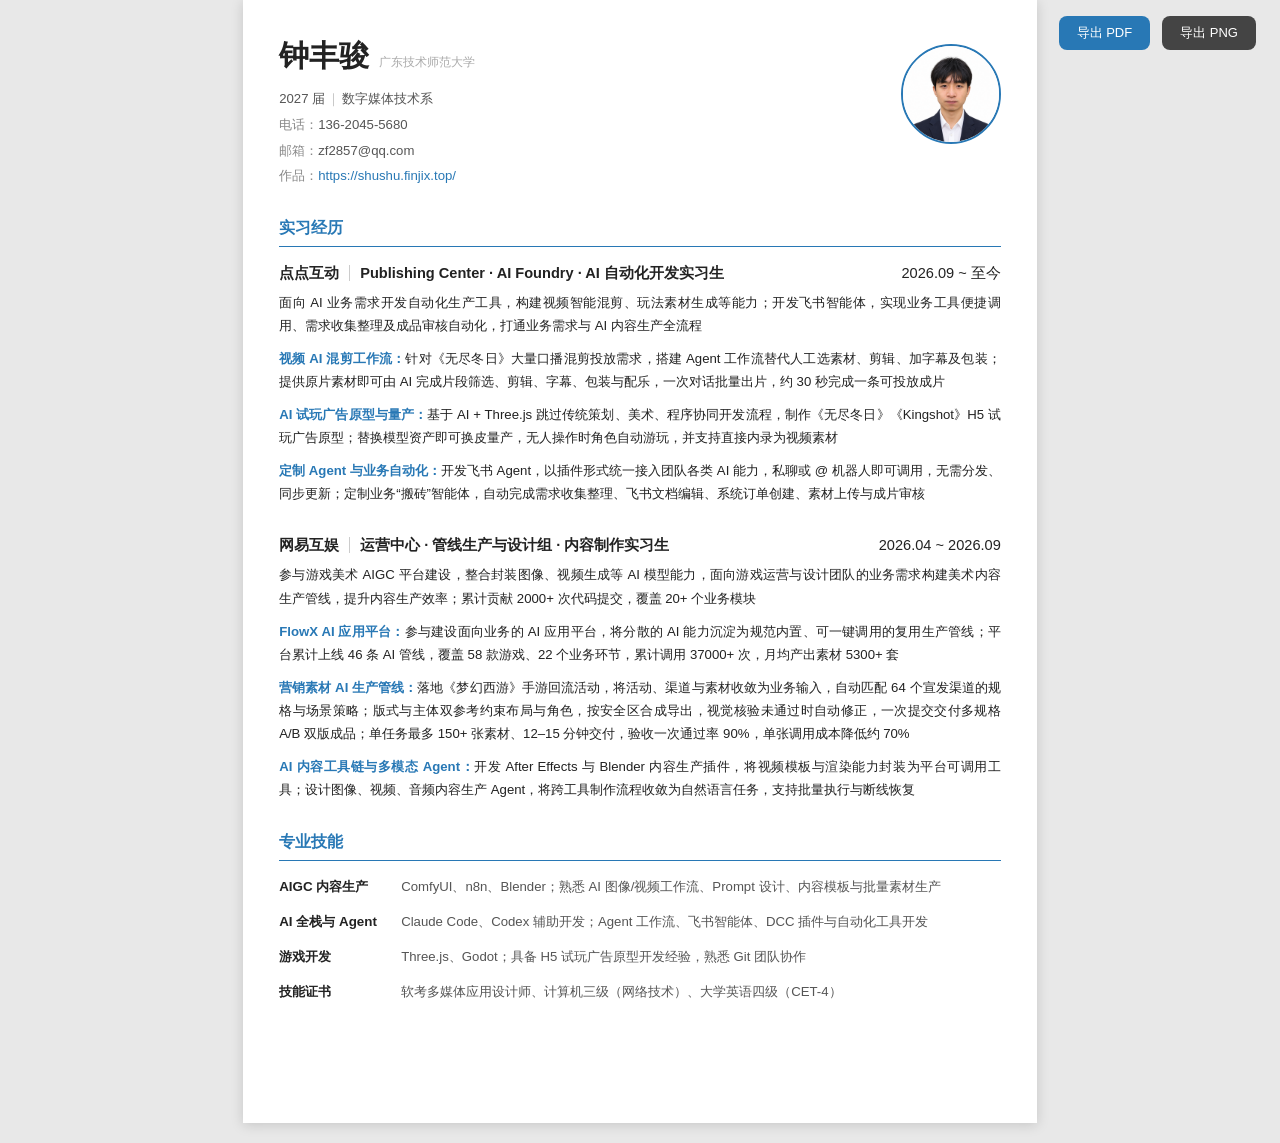
==== commit 017bbc51: "调整简历排版：抬头、实习标题行与项目样式 - 名字旁显示学校（浅灰小字，右端与作品链接对齐），下方为届别与专业 - 电话、邮箱分行，作品链接改为 shushu.finjix.top，头像顶部对齐名字 " ====
--- a/export/AI 内容/index.html
+++ b/export/AI 内容/index.html
@@ -58,12 +58,12 @@
 .header-main {
   display: flex;
   justify-content: space-between;
-  align-items: center;
+  align-items: flex-start;
 }
 
 .header-left {
-  flex: 1;
-  min-width: 0;
+  flex: none;
+  width: max-content;
 }
 
 .header-left h1 {
@@ -74,25 +74,22 @@
   color: var(--text);
   display: flex;
   align-items: baseline;
+  justify-content: space-between;
+  white-space: nowrap;
+  contain: inline-size; /* 宽度跟随下方联系方式，学校右端与作品链接右端对齐 */
 }
 
 .grad-year {
-  font-size: 13px;
-  font-weight: 600;
-  color: var(--primary);
+  font-size: 11.5px;
+  font-weight: 400;
+  color: #aaaaaa;
   margin-left: 10px;
-  padding: 1px 8px;
-  border-radius: 4px;
-  background: var(--primary-soft);
   line-height: 1.6;
-  position: relative;
-  top: -3px;
 }
 
 .meta-grid {
   display: grid;
-  grid-template-columns: max-content max-content;
-  column-gap: 44px;
+  grid-template-columns: max-content;
   row-gap: 4px;
   font-size: 13.2px;
   line-height: 1.65;
@@ -119,6 +116,11 @@
   color: var(--subtle);
 }
 
+.meta-sep {
+  color: #bbbbbb;
+  margin: 0 2px;
+}
+
 .meta-item dd a {
   color: var(--link);
 }
@@ -126,6 +128,7 @@
 .header-right {
   flex-shrink: 0;
   margin-left: 20px;
+  margin-top: 5.5px; /* 头像顶部对齐名字字形顶部 */
 }
 
 .avatar {
@@ -155,7 +158,7 @@
 /* ── Entries ── */
 
 .entry + .entry {
-  margin-top: 24px;
+  margin-top: 28px;
 }
 
 .entry-head {
@@ -163,6 +166,7 @@
   justify-content: space-between;
   align-items: baseline;
   gap: 16px;
+  margin-bottom: 6px;
 }
 
 .entry-org {
@@ -172,17 +176,18 @@
 }
 
 .entry-dept {
-  font-size: 13px;
-  font-weight: 400;
-  color: var(--subtle);
+  font-size: inherit;
+  font-weight: 700;
+  color: var(--text);
   margin-left: 10px;
   padding-left: 10px;
   border-left: 1px solid #cccccc;
 }
 
 .entry-date {
-  font-size: 13px;
-  color: var(--subtle);
+  font-size: 14.6px;
+  font-weight: 400;
+  color: var(--text);
   white-space: nowrap;
   font-variant-numeric: tabular-nums;
 }
@@ -213,30 +218,19 @@
 
 .internship-list li {
   position: relative;
-  padding-left: 16px;
+  padding-left: 0;
   margin-bottom: 10px;
   font-size: 13.2px;
   line-height: 1.75;
   text-align: justify;
 }
 
-.internship-list li::before {
-  content: "";
-  position: absolute;
-  left: 3px;
-  top: 0.78em;
-  width: 5px;
-  height: 5px;
-  border-radius: 50%;
-  background: var(--primary);
-}
-
 .internship-list li:last-child {
   margin-bottom: 0;
 }
 
 .internship-topic {
-  color: var(--text);
+  color: var(--primary);
   font-weight: 700;
 }
 
@@ -265,20 +259,8 @@
   color: var(--text);
   white-space: nowrap;
   flex-shrink: 0;
-  width: 138px;
+  width: 122px;
   position: relative;
-  padding-left: 16px;
-}
-
-.skill-label::before {
-  content: "";
-  position: absolute;
-  left: 3px;
-  top: 0.72em;
-  width: 5px;
-  height: 5px;
-  border-radius: 50%;
-  background: var(--primary);
 }
 
 .skill-desc {
@@ -387,13 +369,12 @@
       <header class="header">
         <div class="header-main">
           <div class="header-left">
-            <h1>钟丰骏<span class="grad-year">2027 届</span></h1>
+            <h1>钟丰骏<span class="grad-year">广东技术师范大学</span></h1>
             <dl class="meta-grid">
-              <div class="meta-item"><dt>学校</dt><dd>广东技术师范大学</dd></div>
-              <div class="meta-item"><dt>专业</dt><dd>数字媒体技术</dd></div>
+              <div class="meta-item meta-item-wide"><dd>2027 届<span class="meta-sep">｜</span>数字媒体技术系</dd></div>
               <div class="meta-item"><dt>电话</dt><dd>136-2045-5680</dd></div>
               <div class="meta-item"><dt>邮箱</dt><dd>zf2857@qq.com</dd></div>
-              <div class="meta-item meta-item-wide"><dt>主页</dt><dd><a href="https://finjix.top/" target="_blank">https://finjix.top/</a></dd></div>
+              <div class="meta-item meta-item-wide"><dt>作品</dt><dd><a href="https://shushu.finjix.top/" target="_blank">https://shushu.finjix.top/</a></dd></div>
             </dl>
           </div>
           <div class="header-right">
@@ -408,13 +389,12 @@
 
         <div class="entry internship-entry">
           <div class="entry-head">
-            <span class="entry-org">点点互动<span class="entry-dept">Publishing Center · AI Foundry</span></span>
+            <span class="entry-org">点点互动<span class="entry-dept">Publishing Center · AI Foundry · AI 自动化开发实习生</span></span>
             <span class="entry-date">2026.09 ~ 至今</span>
           </div>
-          <p class="entry-role">AI 自动化开发实习生</p>
-          <p class="line-row"><span class="label">项目背景：</span>面向 AI 业务需求开发自动化生产工具，构建视频智能混剪、玩法素材生成等能力；开发飞书智能体，实现业务工具便捷调用、需求收集整理及成品审核自动化，打通业务需求与 AI 内容生产全流程</p>
+          <p class="line-row">面向 AI 业务需求开发自动化生产工具，构建视频智能混剪、玩法素材生成等能力；开发飞书智能体，实现业务工具便捷调用、需求收集整理及成品审核自动化，打通业务需求与 AI 内容生产全流程</p>
           <ul class="internship-list">
-            <li><span class="internship-topic">视频 AI 混剪工作流：</span>针对《无尽冬日》大量口播混剪投放需求，搭建 Agent 工作流替代人工选素材、剪辑、加字幕及包装；提供原片素材即可由 AI 完成片段筛选、剪辑、字幕、包装与配乐，一次对话批量出片，<strong>约 30 秒</strong>完成一条可投放成片</li>
+            <li><span class="internship-topic">视频 AI 混剪工作流：</span>针对《无尽冬日》大量口播混剪投放需求，搭建 Agent 工作流替代人工选素材、剪辑、加字幕及包装；提供原片素材即可由 AI 完成片段筛选、剪辑、字幕、包装与配乐，一次对话批量出片，约 30 秒完成一条可投放成片</li>
             <li><span class="internship-topic">AI 试玩广告原型与量产：</span>基于 AI + Three.js 跳过传统策划、美术、程序协同开发流程，制作《无尽冬日》《Kingshot》H5 试玩广告原型；替换模型资产即可换皮量产，无人操作时角色自动游玩，并支持直接内录为视频素材</li>
             <li><span class="internship-topic">定制 Agent 与业务自动化：</span>开发飞书 Agent，以插件形式统一接入团队各类 AI 能力，私聊或 @ 机器人即可调用，无需分发、同步更新；定制业务“搬砖”智能体，自动完成需求收集整理、飞书文档编辑、系统订单创建、素材上传与成片审核</li>
           </ul>
@@ -422,14 +402,13 @@
 
         <div class="entry internship-entry">
           <div class="entry-head">
-            <span class="entry-org">网易互娱<span class="entry-dept">运营中心 · 管线生产与设计组</span></span>
+            <span class="entry-org">网易互娱<span class="entry-dept">运营中心 · 管线生产与设计组 · 内容制作实习生</span></span>
             <span class="entry-date">2026.04 ~ 2026.09</span>
           </div>
-          <p class="entry-role">内容制作实习生</p>
-          <p class="line-row"><span class="label">项目背景：</span>参与游戏美术 AIGC 平台建设，整合封装图像、视频生成等 AI 模型能力，面向游戏运营与设计团队的业务需求构建美术内容生产管线，提升内容生产效率；累计贡献 <strong>2000+ 次</strong>代码提交，覆盖 <strong>20+ 个</strong>业务模块</p>
+          <p class="line-row">参与游戏美术 AIGC 平台建设，整合封装图像、视频生成等 AI 模型能力，面向游戏运营与设计团队的业务需求构建美术内容生产管线，提升内容生产效率；累计贡献 2000+ 次代码提交，覆盖 20+ 个业务模块</p>
           <ul class="internship-list">
-            <li><span class="internship-topic">FlowX AI 应用平台：</span>参与建设面向业务的 AI 应用平台，将分散的 AI 能力沉淀为规范内置、可一键调用的复用生产管线；平台累计上线 <strong>46 条</strong> AI 管线，覆盖 <strong>58 款</strong>游戏、<strong>22 个</strong>业务环节，累计调用 <strong>37000+ 次</strong>，月均产出素材 <strong>5300+ 套</strong></li>
-            <li><span class="internship-topic">营销素材 AI 生产管线：</span>落地《梦幻西游》手游回流活动，将活动、渠道与素材收敛为业务输入，自动匹配 <strong>64 个</strong>宣发渠道的规格与场景策略；版式与主体双参考约束布局与角色，按安全区合成导出，视觉核验未通过时自动修正，一次提交交付多规格 A/B 双版成品；单任务最多 <strong>150+ 张</strong>素材、<strong>12–15 分钟</strong>交付，验收一次通过率 <strong>90%</strong>，单张调用成本降低<strong>约 70%</strong></li>
+            <li><span class="internship-topic">FlowX AI 应用平台：</span>参与建设面向业务的 AI 应用平台，将分散的 AI 能力沉淀为规范内置、可一键调用的复用生产管线；平台累计上线 46 条 AI 管线，覆盖 58 款游戏、22 个业务环节，累计调用 37000+ 次，月均产出素材 5300+ 套</li>
+            <li><span class="internship-topic">营销素材 AI 生产管线：</span>落地《梦幻西游》手游回流活动，将活动、渠道与素材收敛为业务输入，自动匹配 64 个宣发渠道的规格与场景策略；版式与主体双参考约束布局与角色，按安全区合成导出，视觉核验未通过时自动修正，一次提交交付多规格 A/B 双版成品；单任务最多 150+ 张素材、12–15 分钟交付，验收一次通过率 90%，单张调用成本降低约 70%</li>
             <li><span class="internship-topic">AI 内容工具链与多模态 Agent：</span>开发 After Effects 与 Blender 内容生产插件，将视频模板与渲染能力封装为平台可调用工具；设计图像、视频、音频内容生产 Agent，将跨工具制作流程收敛为自然语言任务，支持批量执行与断线恢复</li>
           </ul>
         </div>
